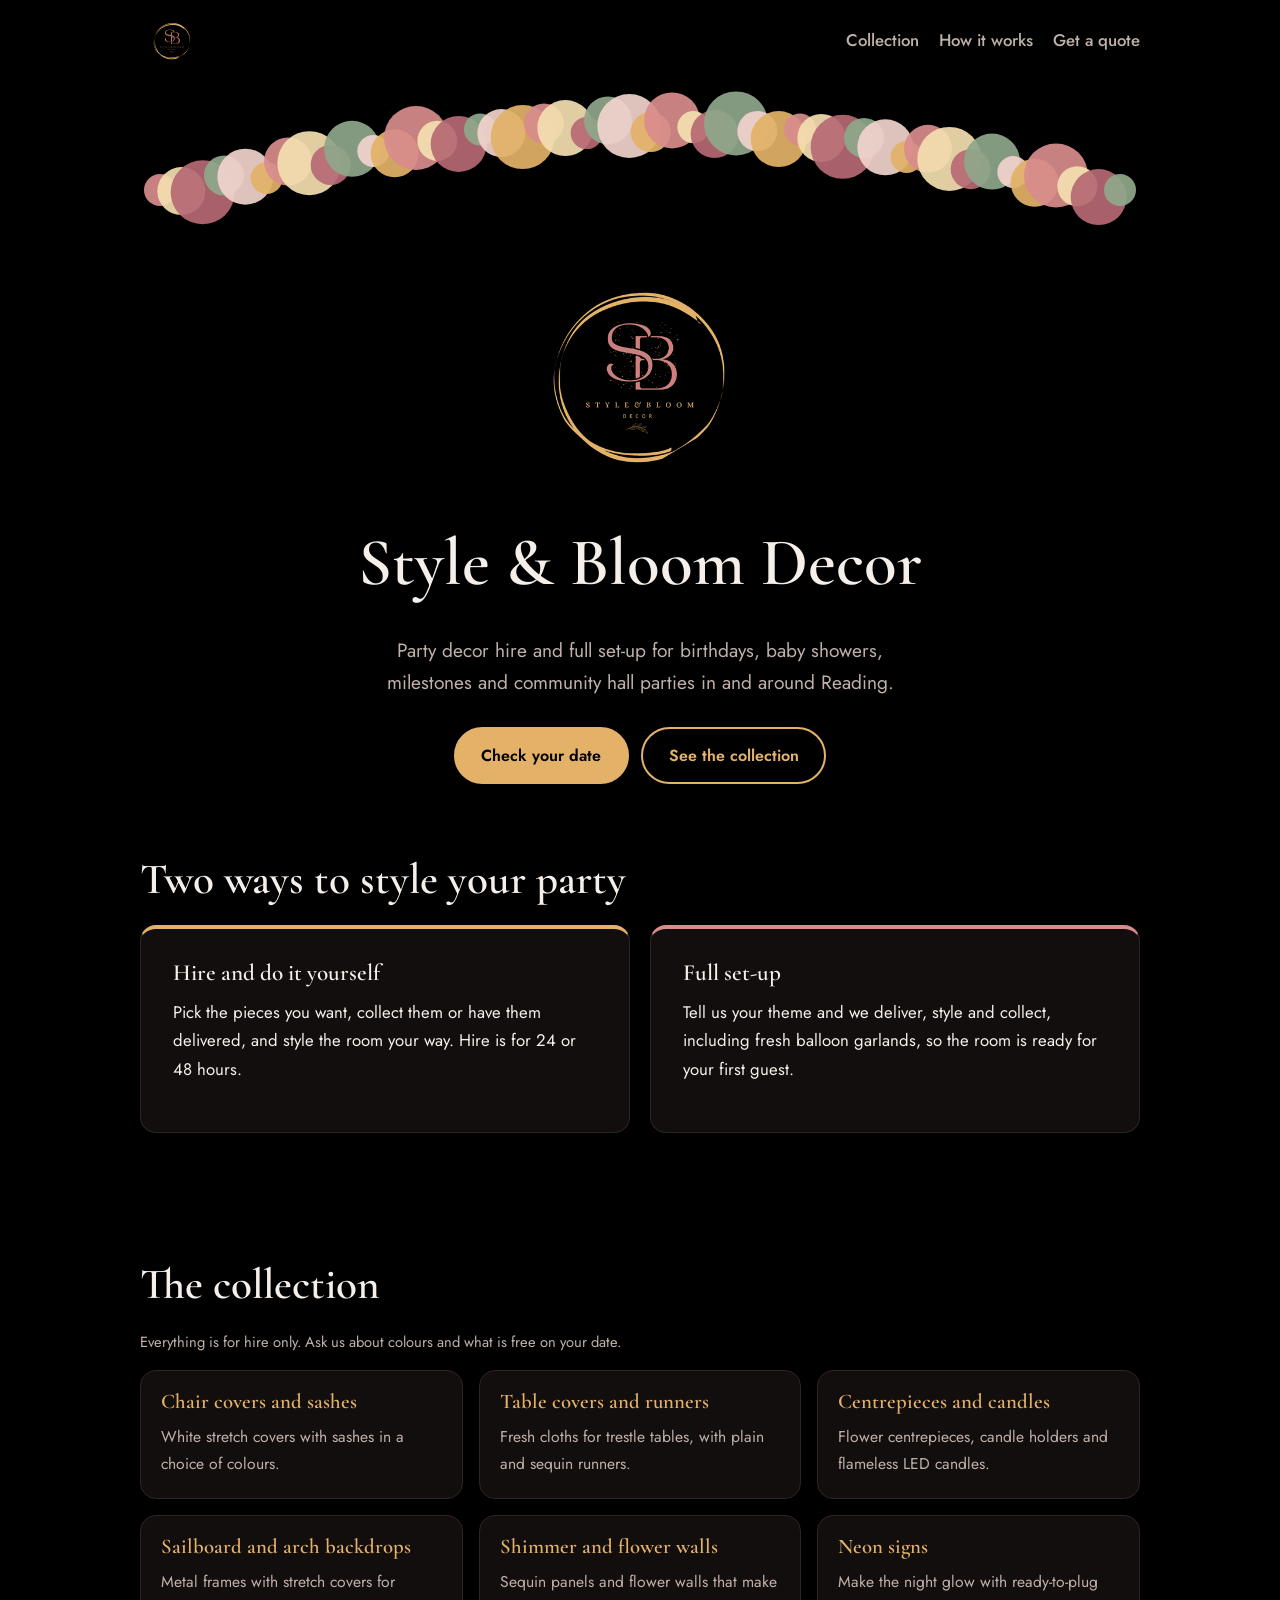
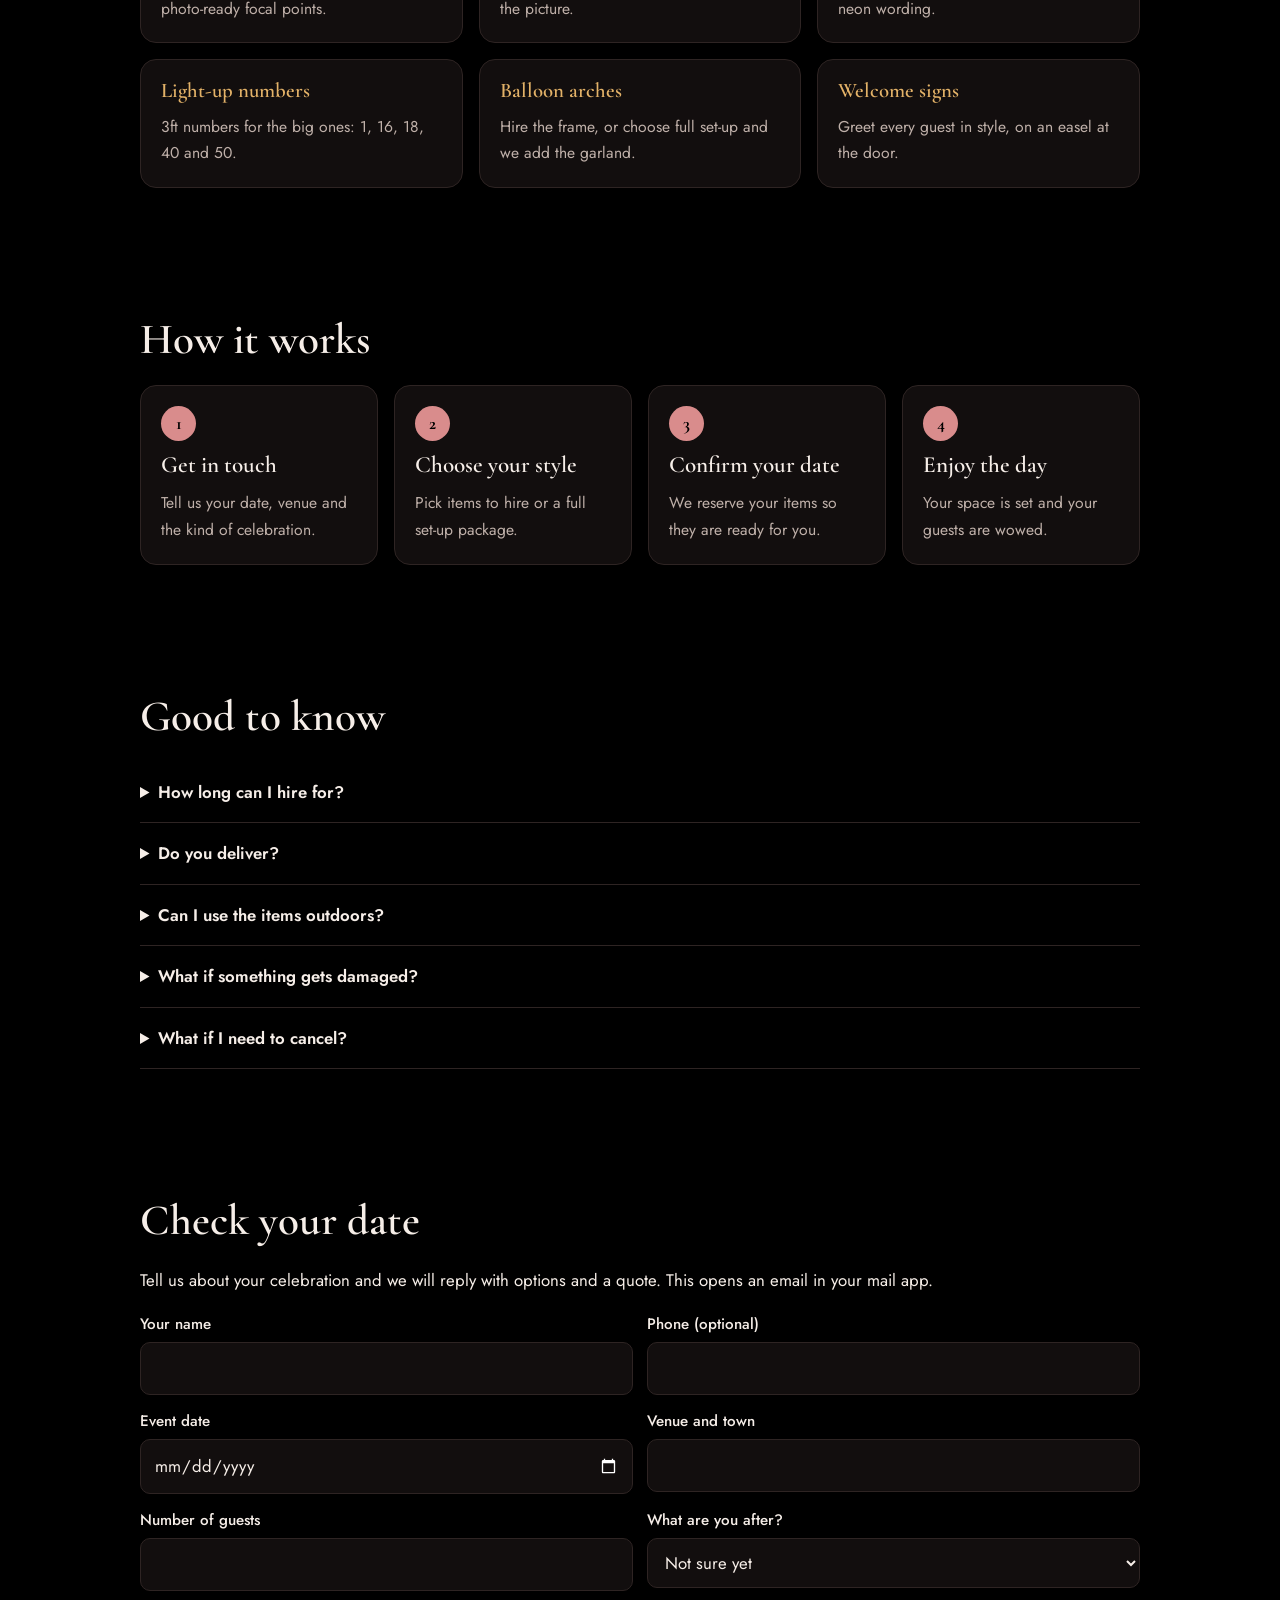
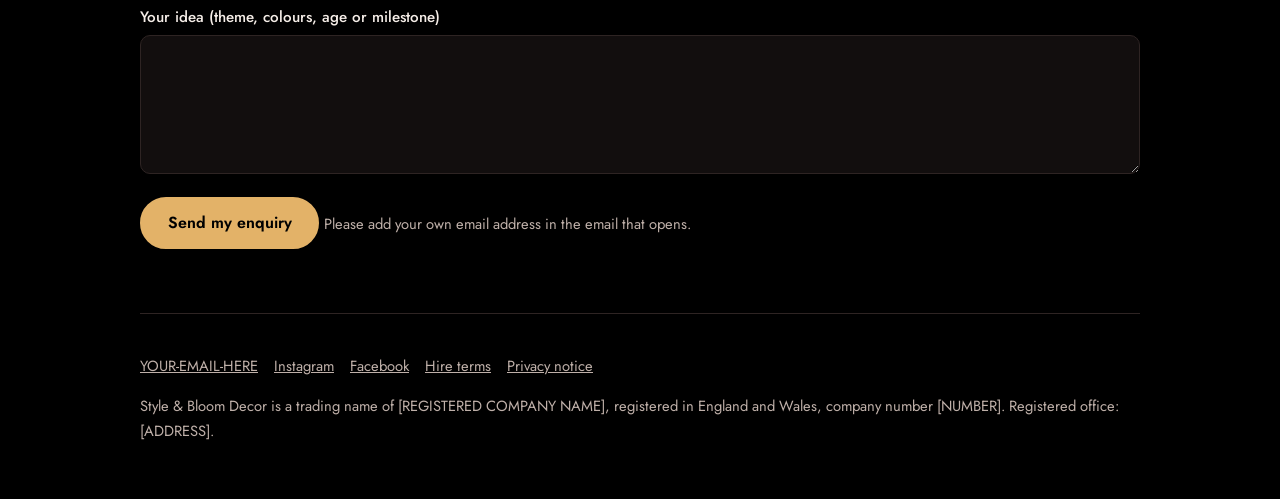
==== index.html @ 36ae774f "Add files via upload" ====
<!DOCTYPE html>
<html lang="en-GB">
<head>
<meta charset="utf-8">
<meta name="viewport" content="width=device-width, initial-scale=1">
<meta name="color-scheme" content="dark">
<title>Style &amp; Bloom Decor | Party decor hire in Reading</title>
<meta name="description" content="Style &amp; Bloom Decor: party decor hire and full set-up for birthdays, baby showers, milestones and community hall parties in and around Reading.">
<meta property="og:title" content="Style &amp; Bloom Decor">
<meta property="og:image" content="logo.png">
<link rel="icon" type="image/png" href="[data-uri]">
<link rel="preconnect" href="https://fonts.googleapis.com">
<link rel="preconnect" href="https://fonts.gstatic.com" crossorigin>
<link href="https://fonts.googleapis.com/css2?family=Cormorant+Garamond:wght@500;600;700&family=Jost:wght@400;500;600&display=swap" rel="stylesheet">
<style>
:root{--logo:url([data-uri]);color-scheme:dark;--bg:#000;--card:#120e0e;--ink:#f6eee8;--muted:#bfb0a9;--line:#2e2423;--gold:#e3b268;--rose:#d98c8c;--btn:#e3b268;--btntext:#000}
*{box-sizing:border-box}
html{scroll-behavior:smooth}
body{margin:0;background:var(--bg);color:var(--ink);font:400 1.05rem/1.7 Jost,system-ui,-apple-system,"Segoe UI",sans-serif}
h1,h2,h3{font-family:"Cormorant Garamond",Georgia,"Times New Roman",serif;line-height:1.1;margin:0 0 .5em;font-weight:600}
h1{font-size:clamp(2.4rem,7vw,4.2rem)}
h2{font-size:clamp(1.9rem,4.5vw,2.7rem)}
h3{font-size:1.45rem}
p{margin:0 0 1em}
a{color:inherit}
.wrap{max-width:1040px;margin:0 auto;padding:0 1.25rem}
section{padding:4rem 0}
.top{display:flex;justify-content:space-between;align-items:center;padding:.5rem 0}
.mark{display:block;background:var(--logo) center/contain no-repeat}
.mark.sm{width:64px;height:64px}
nav a{margin-left:1.25rem;text-decoration:none;color:var(--muted);font-weight:500}
nav a:hover{color:var(--gold)}
@media(max-width:640px){nav a.hide{display:none}}
.hero{padding:0 0 3.5rem;text-align:center}
#garland{display:block;width:100%;height:auto;max-width:1040px;margin:0 auto}
.hero .mark{width:min(300px,70vw);aspect-ratio:1;margin:-.5rem auto .25rem}
.hero p.lead{font-size:1.2rem;color:var(--muted);max-width:34rem;margin:0 auto 1.75rem}
.btns{display:flex;gap:.75rem;justify-content:center;flex-wrap:wrap}
.btn{display:inline-block;padding:.8rem 1.6rem;border-radius:999px;background:var(--btn);color:var(--btntext);font-weight:600;text-decoration:none;border:2px solid var(--btn);cursor:pointer;font-family:inherit;font-size:1rem}
.btn.alt{background:transparent;color:var(--gold)}
.two{display:grid;grid-template-columns:1fr 1fr;gap:1.25rem}
.card{background:var(--card);border:1px solid var(--line);border-radius:16px;padding:1.5rem}
.card.big{padding:2rem}
.rose{border-top:4px solid var(--rose)}.gold{border-top:4px solid var(--gold)}
.grid{display:grid;grid-template-columns:repeat(3,1fr);gap:1rem}
.grid .card{padding:1.25rem}
.grid h3{font-size:1.3rem;color:var(--gold)}
.grid p,.steps p{margin:0;color:var(--muted);font-size:.98rem}
.steps{list-style:none;margin:0;padding:0;display:grid;grid-template-columns:repeat(4,1fr);gap:1rem;counter-reset:s}
.steps li{counter-increment:s;background:var(--card);border:1px solid var(--line);border-radius:16px;padding:1.25rem}
.steps li:before{content:counter(s);display:grid;place-items:center;width:2.2rem;height:2.2rem;border-radius:50%;background:var(--rose);color:#000;font:700 1.1rem "Cormorant Garamond",serif;margin-bottom:.75rem}
details{border-bottom:1px solid var(--line);padding:1rem 0}
summary{font-weight:600;cursor:pointer}
details p{margin:.6rem 0 0;color:var(--muted)}
form{display:grid;gap:.9rem;grid-template-columns:1fr 1fr}
form .full{grid-column:1/-1}
label{display:block;font-weight:500;font-size:.95rem;margin-bottom:.25rem}
input,select,textarea{width:100%;padding:.7rem .8rem;border:1px solid var(--line);border-radius:10px;background:var(--card);color:var(--ink);font:inherit}
input:focus,select:focus,textarea:focus,.btn:focus-visible,summary:focus-visible,a:focus-visible{outline:3px solid var(--gold);outline-offset:2px}
.note{color:var(--muted);font-size:.92rem}
footer{border-top:1px solid var(--line);padding:2.5rem 0;color:var(--muted);font-size:.92rem}
footer a{margin-right:1rem}
@media(max-width:760px){.two,.grid,form{grid-template-columns:1fr}.steps{grid-template-columns:1fr 1fr}}
@media(max-width:460px){.steps{grid-template-columns:1fr}}
</style>
</head>
<body>
<div class="wrap">
<header class="top">
<a class="mark sm" href="#" aria-label="Style &amp; Bloom Decor home"></a>
<nav><a class="hide" href="#collection">Collection</a><a class="hide" href="#how">How it works</a><a href="#quote">Get a quote</a></nav>
</header>

<main>
<section class="hero">
<svg id="garland" viewBox="0 0 1000 150" role="img" aria-label="A garland of balloons in rose, gold and sage"></svg>
<div class="mark" role="img" aria-label="Style &amp; Bloom Decor logo: the letters S and B inside a gold ring"></div>
<h1>Style &amp; Bloom Decor</h1>
<p class="lead">Party decor hire and full set-up for birthdays, baby showers, milestones and community hall parties in and around Reading.</p>
<div class="btns"><a class="btn" href="#quote">Check your date</a><a class="btn alt" href="#collection">See the collection</a></div>
</section>

<section id="what" style="padding-top:1rem">
<h2>Two ways to style your party</h2>
<div class="two">
<div class="card big gold"><h3>Hire and do it yourself</h3><p>Pick the pieces you want, collect them or have them delivered, and style the room your way. Hire is for 24 or 48 hours.</p></div>
<div class="card big rose"><h3>Full set-up</h3><p>Tell us your theme and we deliver, style and collect, including fresh balloon garlands, so the room is ready for your first guest.</p></div>
</div>
</section>

<section id="collection">
<h2>The collection</h2>
<p class="note">Everything is for hire only. Ask us about colours and what is free on your date.</p>
<div class="grid">
<div class="card"><h3>Chair covers and sashes</h3><p>White stretch covers with sashes in a choice of colours.</p></div>
<div class="card"><h3>Table covers and runners</h3><p>Fresh cloths for trestle tables, with plain and sequin runners.</p></div>
<div class="card"><h3>Centrepieces and candles</h3><p>Flower centrepieces, candle holders and flameless LED candles.</p></div>
<div class="card"><h3>Sailboard and arch backdrops</h3><p>Metal frames with stretch covers for photo-ready focal points.</p></div>
<div class="card"><h3>Shimmer and flower walls</h3><p>Sequin panels and flower walls that make the picture.</p></div>
<div class="card"><h3>Neon signs</h3><p>Make the night glow with ready-to-plug neon wording.</p></div>
<div class="card"><h3>Light-up numbers</h3><p>3ft numbers for the big ones: 1, 16, 18, 40 and 50.</p></div>
<div class="card"><h3>Balloon arches</h3><p>Hire the frame, or choose full set-up and we add the garland.</p></div>
<div class="card"><h3>Welcome signs</h3><p>Greet every guest in style, on an easel at the door.</p></div>
</div>
</section>

<section id="how">
<h2>How it works</h2>
<ol class="steps">
<li><h3>Get in touch</h3><p>Tell us your date, venue and the kind of celebration.</p></li>
<li><h3>Choose your style</h3><p>Pick items to hire or a full set-up package.</p></li>
<li><h3>Confirm your date</h3><p>We reserve your items so they are ready for you.</p></li>
<li><h3>Enjoy the day</h3><p>Your space is set and your guests are wowed.</p></li>
</ol>
</section>

<section id="faq">
<h2>Good to know</h2>
<details><summary>How long can I hire for?</summary><p>Hire is for 24 or 48 hours. Your quote shows the exact collection and return times.</p></details>
<details><summary>Do you deliver?</summary><p>Yes, in Reading and nearby areas. A delivery fee applies and is shown in your quote.</p></details>
<details><summary>Can I use the items outdoors?</summary><p>Only if we have agreed it in writing. Electrical items such as neon signs and light-up numbers are for indoor use.</p></details>
<details><summary>What if something gets damaged?</summary><p>Normal wear and tear is fine. We take a refundable deposit and check everything when it comes back.</p></details>
<details><summary>What if I need to cancel?</summary><p>Our hire agreement sets out the charges, which depend on how far ahead of your event you cancel.</p></details>
</section>

<section id="quote">
<h2>Check your date</h2>
<p>Tell us about your celebration and we will reply with options and a quote. This opens an email in your mail app.</p>
<form id="enq">
<div><label for="name">Your name</label><input id="name" required autocomplete="name"></div>
<div><label for="phone">Phone (optional)</label><input id="phone" type="tel" autocomplete="tel"></div>
<div><label for="date">Event date</label><input id="date" type="date" required></div>
<div><label for="venue">Venue and town</label><input id="venue" required></div>
<div><label for="guests">Number of guests</label><input id="guests" type="number" min="1" max="50"></div>
<div><label for="pkg">What are you after?</label><select id="pkg"><option>Not sure yet</option><option>Hire and do it yourself</option><option>Full set-up</option></select></div>
<div class="full"><label for="msg">Your idea (theme, colours, age or milestone)</label><textarea id="msg" rows="4"></textarea></div>
<div class="full"><button class="btn" type="submit">Send my enquiry</button> <span class="note">Please add your own email address in the email that opens.</span></div>
</form>
</section>
</main>

<footer>
<p><a href="mailto:YOUR-EMAIL-HERE">YOUR-EMAIL-HERE</a><a href="#">Instagram</a><a href="#">Facebook</a><a href="#">Hire terms</a><a href="#">Privacy notice</a></p>
<p>Style &amp; Bloom Decor is a trading name of [REGISTERED COMPANY NAME], registered in England and Wales, company number [NUMBER]. Registered office: [ADDRESS].</p>
</footer>
</div>

<script>
// 1. Replace this with your business email address.
var EMAIL = "YOUR-EMAIL-HERE";
// 2. Balloon garland across the top of the page, in the logo's rose and gold.
(function(){
  var svg=document.getElementById("garland"),ns="http://www.w3.org/2000/svg";
  var cols=["#d98c8c","#e3b268","#f1d3cc","#8fa88b","#b76a74","#f3dfb0"],n=46,i,c,x,y,r;
  for(i=0;i<n;i++){
    x=20+i*(960/(n-1)); y=110-Math.sin(i/(n-1)*Math.PI)*70;
    r=16+((i*7)%5)*4;
    c=document.createElementNS(ns,"circle");
    c.setAttribute("cx",x);c.setAttribute("cy",y+((i%3)*6));c.setAttribute("r",r);
    c.setAttribute("fill",cols[(i*5)%cols.length]);c.setAttribute("opacity",".92");
    svg.appendChild(c);
  }
})();
// 3. Enquiry form opens the visitor's email app with the details filled in.
document.getElementById("enq").addEventListener("submit",function(e){
  e.preventDefault();
  var v=function(id){return document.getElementById(id).value.trim();};
  var body="Name: "+v("name")+"\nPhone: "+v("phone")+"\nEvent date: "+v("date")+"\nVenue: "+v("venue")+"\nGuests: "+v("guests")+"\nLooking for: "+v("pkg")+"\n\n"+v("msg");
  window.location.href="mailto:"+EMAIL+"?subject="+encodeURIComponent("Enquiry for "+v("date")+" from "+v("name"))+"&body="+encodeURIComponent(body);
});
</script>
</body>
</html>
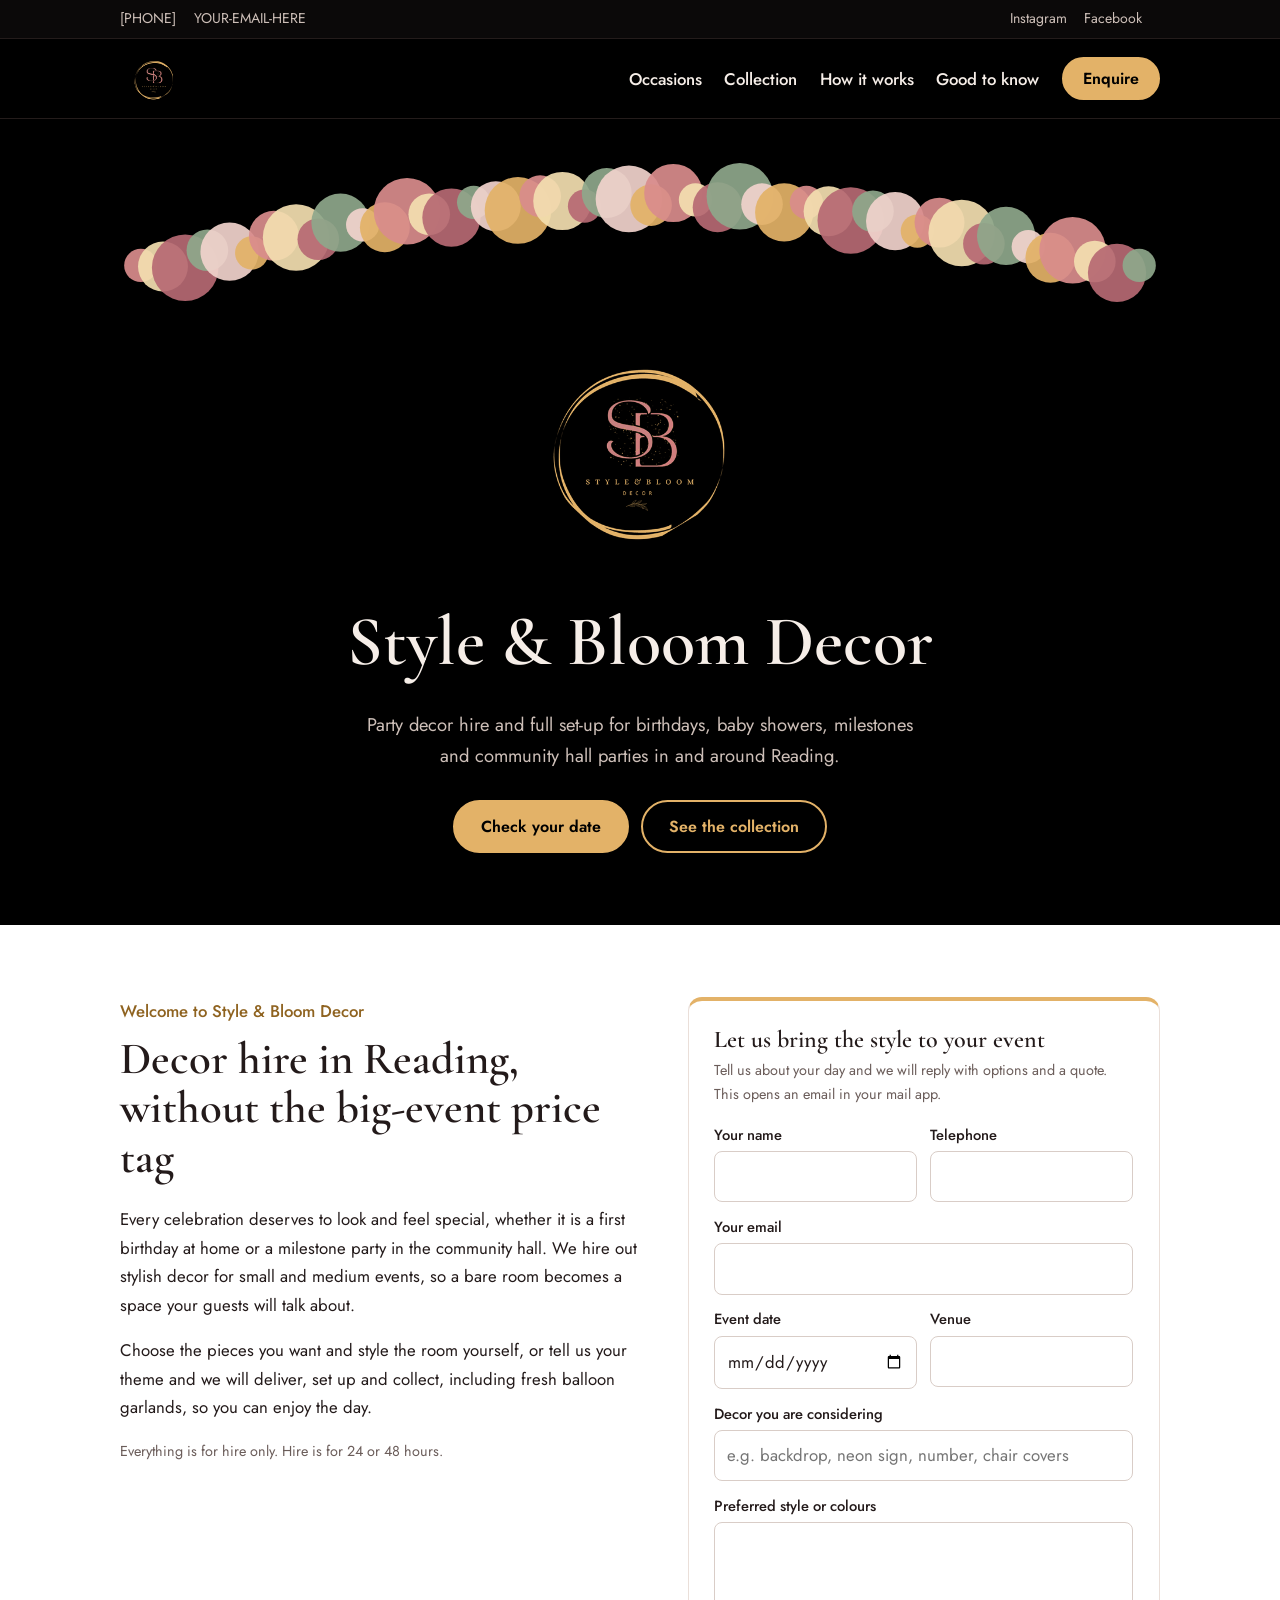
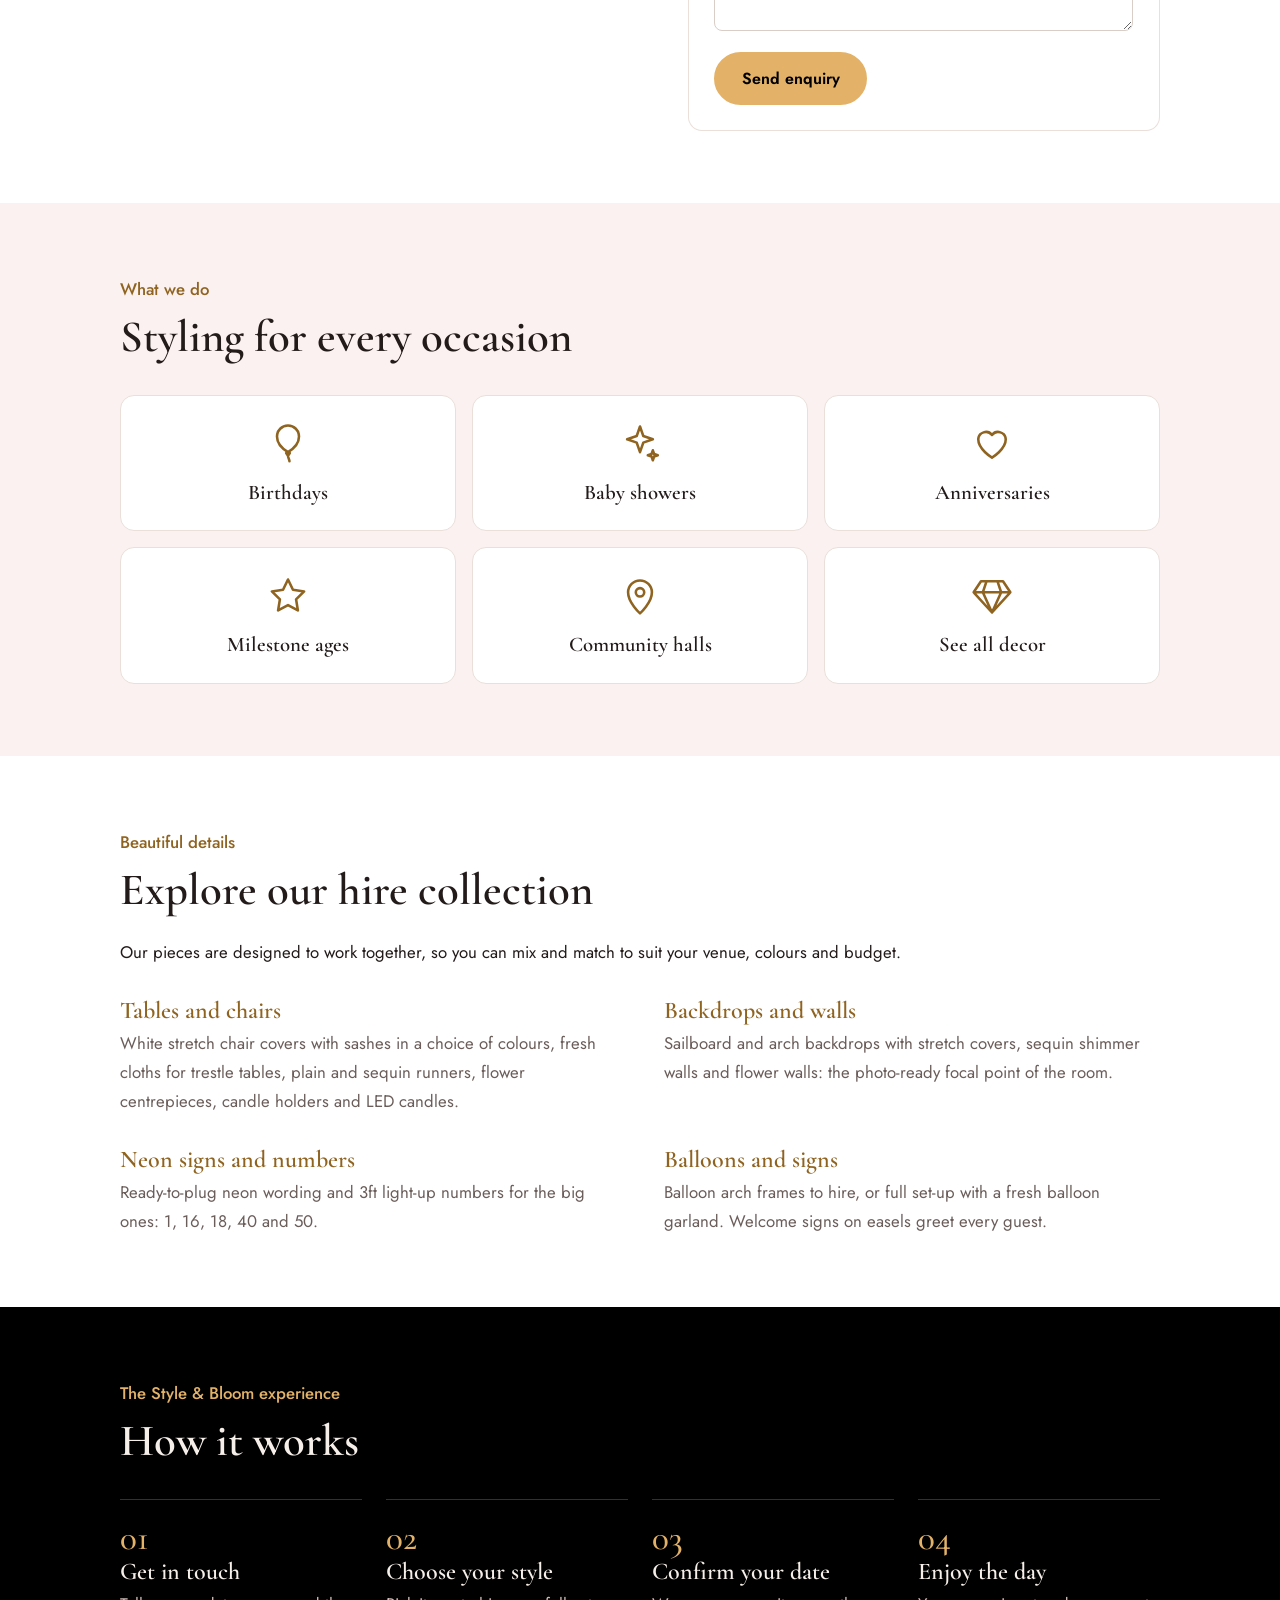
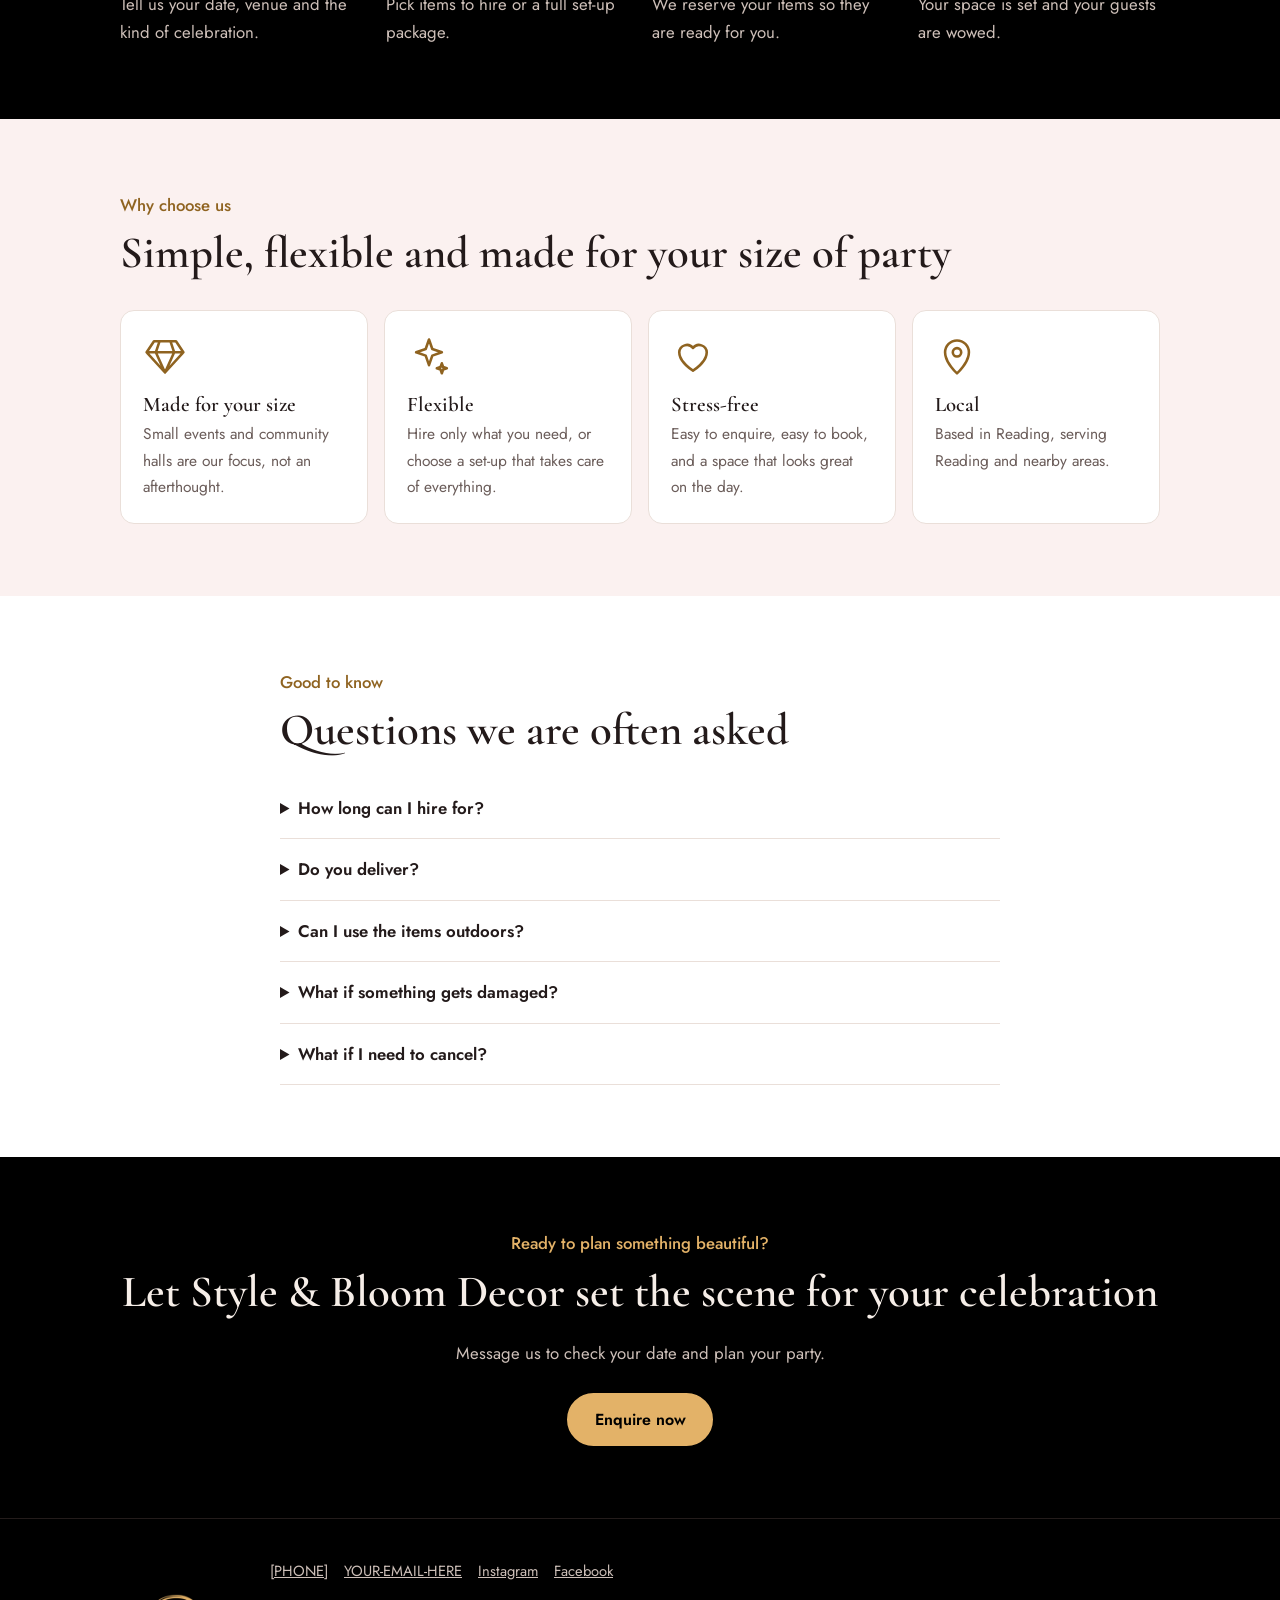
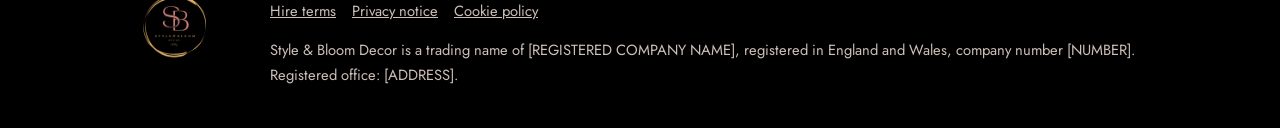
==== commit 3be9b2ec: "Add files via upload" ====
--- a/index.html
+++ b/index.html
@@ -3,9 +3,8 @@
 <head>
 <meta charset="utf-8">
 <meta name="viewport" content="width=device-width, initial-scale=1">
-<meta name="color-scheme" content="dark">
 <title>Style &amp; Bloom Decor | Party decor hire in Reading</title>
-<meta name="description" content="Style &amp; Bloom Decor: party decor hire and full set-up for birthdays, baby showers, milestones and community hall parties in and around Reading.">
+<meta name="description" content="Style &amp; Bloom Decor: party decor hire and full set-up for birthdays, baby showers, anniversaries, milestones and community hall parties in Reading and nearby.">
 <meta property="og:title" content="Style &amp; Bloom Decor">
 <meta property="og:image" content="logo.png">
 <link rel="icon" type="image/png" href="[data-uri]">
@@ -13,148 +12,218 @@
 <link rel="preconnect" href="https://fonts.gstatic.com" crossorigin>
 <link href="https://fonts.googleapis.com/css2?family=Cormorant+Garamond:wght@500;600;700&family=Jost:wght@400;500;600&display=swap" rel="stylesheet">
 <style>
-:root{--logo:url([data-uri]);color-scheme:dark;--bg:#000;--card:#120e0e;--ink:#f6eee8;--muted:#bfb0a9;--line:#2e2423;--gold:#e3b268;--rose:#d98c8c;--btn:#e3b268;--btntext:#000}
+:root{--logo:url([data-uri]);--black:#000;--gold:#e3b268;--gold-d:#8f6320;--rose:#d98c8c;--blush:#fbf1f0;--text:#231a1a;--muted:#6b5d5a;--line:#eadfd9;--cream-t:#f6eee8}
 *{box-sizing:border-box}
 html{scroll-behavior:smooth}
-body{margin:0;background:var(--bg);color:var(--ink);font:400 1.05rem/1.7 Jost,system-ui,-apple-system,"Segoe UI",sans-serif}
-h1,h2,h3{font-family:"Cormorant Garamond",Georgia,"Times New Roman",serif;line-height:1.1;margin:0 0 .5em;font-weight:600}
-h1{font-size:clamp(2.4rem,7vw,4.2rem)}
-h2{font-size:clamp(1.9rem,4.5vw,2.7rem)}
-h3{font-size:1.45rem}
-p{margin:0 0 1em}
-a{color:inherit}
-.wrap{max-width:1040px;margin:0 auto;padding:0 1.25rem}
-section{padding:4rem 0}
-.top{display:flex;justify-content:space-between;align-items:center;padding:.5rem 0}
+body{margin:0;background:#fff;color:var(--text);font:400 1.05rem/1.7 Jost,system-ui,-apple-system,"Segoe UI",sans-serif}
+h1,h2,h3{font-family:"Cormorant Garamond",Georgia,serif;line-height:1.1;margin:0 0 .5em;font-weight:600}
+h1{font-size:clamp(2.5rem,7vw,4.4rem)}h2{font-size:clamp(2rem,4.5vw,2.8rem)}h3{font-size:1.5rem}
+p{margin:0 0 1em}a{color:inherit}
+.wrap{max-width:1080px;margin:0 auto;padding:0 1.25rem}
+section{padding:4.5rem 0}
+.dark{background:var(--black);color:var(--cream-t)}
+.dark p{color:#cdbfb8}
+.blush{background:var(--blush)}
+.eyebrow{display:block;color:var(--gold-d);font-weight:500;margin-bottom:.6rem}
+.dark .eyebrow{color:var(--gold)}
 .mark{display:block;background:var(--logo) center/contain no-repeat}
-.mark.sm{width:64px;height:64px}
-nav a{margin-left:1.25rem;text-decoration:none;color:var(--muted);font-weight:500}
-nav a:hover{color:var(--gold)}
-@media(max-width:640px){nav a.hide{display:none}}
-.hero{padding:0 0 3.5rem;text-align:center}
-#garland{display:block;width:100%;height:auto;max-width:1040px;margin:0 auto}
+/* top bar and header */
+.bar{background:#0b0909;color:#cdbfb8;font-size:.88rem;padding:.45rem 0;border-bottom:1px solid #241c1b}
+.bar .wrap{display:flex;justify-content:space-between;gap:1rem;flex-wrap:wrap}
+.bar a{text-decoration:none;margin-right:1.1rem}.bar a:hover{color:var(--gold)}
+header.site{background:#000;position:sticky;top:0;z-index:20;border-bottom:1px solid #241c1b}
+header.site .wrap{display:flex;justify-content:space-between;align-items:center;padding-top:.35rem;padding-bottom:.35rem}
+.mark.sm{width:68px;height:68px}
+nav{display:flex;align-items:center;gap:1.4rem}
+nav a{color:var(--cream-t);text-decoration:none;font-weight:500}nav a:hover{color:var(--gold)}
+.btn{display:inline-block;padding:.8rem 1.6rem;border-radius:999px;background:var(--gold);color:#000;font-weight:600;text-decoration:none;border:2px solid var(--gold);cursor:pointer;font:600 1rem Jost,sans-serif}
+.btn.alt{background:transparent;color:var(--gold)}
+.light .btn{background:#000;border-color:#000;color:var(--gold)}
+nav .btn{padding:.5rem 1.2rem}
+@media(max-width:820px){nav a:not(.btn){display:none}}
+/* hero */
+.hero{text-align:center;padding:2rem 0 4.5rem}
+#garland{display:block;width:100%;height:auto;max-width:1080px;margin:0 auto}
 .hero .mark{width:min(300px,70vw);aspect-ratio:1;margin:-.5rem auto .25rem}
-.hero p.lead{font-size:1.2rem;color:var(--muted);max-width:34rem;margin:0 auto 1.75rem}
-.btns{display:flex;gap:.75rem;justify-content:center;flex-wrap:wrap}
-.btn{display:inline-block;padding:.8rem 1.6rem;border-radius:999px;background:var(--btn);color:var(--btntext);font-weight:600;text-decoration:none;border:2px solid var(--btn);cursor:pointer;font-family:inherit;font-size:1rem}
-.btn.alt{background:transparent;color:var(--gold)}
-.two{display:grid;grid-template-columns:1fr 1fr;gap:1.25rem}
-.card{background:var(--card);border:1px solid var(--line);border-radius:16px;padding:1.5rem}
-.card.big{padding:2rem}
-.rose{border-top:4px solid var(--rose)}.gold{border-top:4px solid var(--gold)}
-.grid{display:grid;grid-template-columns:repeat(3,1fr);gap:1rem}
-.grid .card{padding:1.25rem}
-.grid h3{font-size:1.3rem;color:var(--gold)}
-.grid p,.steps p{margin:0;color:var(--muted);font-size:.98rem}
-.steps{list-style:none;margin:0;padding:0;display:grid;grid-template-columns:repeat(4,1fr);gap:1rem;counter-reset:s}
-.steps li{counter-increment:s;background:var(--card);border:1px solid var(--line);border-radius:16px;padding:1.25rem}
-.steps li:before{content:counter(s);display:grid;place-items:center;width:2.2rem;height:2.2rem;border-radius:50%;background:var(--rose);color:#000;font:700 1.1rem "Cormorant Garamond",serif;margin-bottom:.75rem}
-details{border-bottom:1px solid var(--line);padding:1rem 0}
-summary{font-weight:600;cursor:pointer}
-details p{margin:.6rem 0 0;color:var(--muted)}
-form{display:grid;gap:.9rem;grid-template-columns:1fr 1fr}
+.hero h1{margin:0 auto .4em}
+.hero .tag{font:italic 500 1.5rem "Cormorant Garamond",serif;color:var(--gold);margin-bottom:.4rem}
+.hero p.lead{max-width:36rem;margin:0 auto 1.8rem;font-size:1.15rem}
+.btns{display:flex;gap:.8rem;justify-content:center;flex-wrap:wrap}
+/* welcome + form */
+.split{display:grid;grid-template-columns:1.1fr 1fr;gap:3rem;align-items:start}
+.formcard{background:#fff;border:1px solid var(--line);border-top:4px solid var(--gold);border-radius:14px;padding:1.6rem}
+.formcard h3{margin-bottom:.2em}
+form{display:grid;gap:.8rem;grid-template-columns:1fr 1fr;margin-top:1rem}
 form .full{grid-column:1/-1}
-label{display:block;font-weight:500;font-size:.95rem;margin-bottom:.25rem}
-input,select,textarea{width:100%;padding:.7rem .8rem;border:1px solid var(--line);border-radius:10px;background:var(--card);color:var(--ink);font:inherit}
-input:focus,select:focus,textarea:focus,.btn:focus-visible,summary:focus-visible,a:focus-visible{outline:3px solid var(--gold);outline-offset:2px}
-.note{color:var(--muted);font-size:.92rem}
-footer{border-top:1px solid var(--line);padding:2.5rem 0;color:var(--muted);font-size:.92rem}
+label{display:block;font-weight:500;font-size:.92rem;margin-bottom:.2rem}
+input,select,textarea{width:100%;padding:.65rem .75rem;border:1px solid #d9cdc7;border-radius:8px;background:#fff;color:var(--text);font:inherit}
+input:focus,select:focus,textarea:focus,.btn:focus-visible,summary:focus-visible,a:focus-visible{outline:3px solid var(--gold-d);outline-offset:2px}
+.note{color:var(--muted);font-size:.9rem}
+/* icon grids */
+.icons{display:grid;grid-template-columns:repeat(3,1fr);gap:1rem;margin-top:2rem}
+.tile{text-align:center;background:#fff;border:1px solid var(--line);border-radius:14px;padding:1.6rem 1rem;text-decoration:none}
+.tile svg,.why svg{width:44px;height:44px;fill:none;stroke:var(--gold-d);stroke-width:1.4;stroke-linecap:round;stroke-linejoin:round;margin-bottom:.5rem}
+.tile h3{margin:0;font-size:1.3rem}
+.cols{display:grid;grid-template-columns:repeat(2,1fr);gap:2rem 3rem;margin-top:2rem}
+.cols h3{color:var(--gold-d);margin-bottom:.2em}.cols p{margin:0;color:var(--muted)}
+/* process */
+.steps{list-style:none;margin:2rem 0 0;padding:0;display:grid;grid-template-columns:repeat(4,1fr);gap:1.5rem}
+.steps li{border-top:1px solid #3a2e2c;padding-top:1rem}
+.steps b{display:block;font:500 2.2rem "Cormorant Garamond",serif;color:var(--gold)}
+.steps h3{color:var(--cream-t);margin-bottom:.2em}.steps p{margin:0}
+/* why */
+.whyg{display:grid;grid-template-columns:repeat(4,1fr);gap:1rem;margin-top:2rem}
+.why{background:#fff;border:1px solid var(--line);border-radius:14px;padding:1.4rem}
+.why h3{font-size:1.3rem;margin-bottom:.2em}.why p{margin:0;color:var(--muted);font-size:.97rem}
+/* faq */
+details{border-bottom:1px solid var(--line);padding:1rem 0}summary{font-weight:600;cursor:pointer}details p{margin:.6rem 0 0;color:var(--muted)}
+/* cta + footer */
+.cta{text-align:center}.cta p{max-width:34rem;margin:0 auto 1.6rem}
+footer{background:#000;color:#cdbfb8;border-top:1px solid #241c1b;padding:2.5rem 0;font-size:.92rem}
+footer .wrap{display:grid;grid-template-columns:auto 1fr;gap:1.5rem 2.5rem;align-items:center}
+.mark.ft{width:110px;height:110px}
 footer a{margin-right:1rem}
-@media(max-width:760px){.two,.grid,form{grid-template-columns:1fr}.steps{grid-template-columns:1fr 1fr}}
-@media(max-width:460px){.steps{grid-template-columns:1fr}}
+@media(max-width:860px){.split{grid-template-columns:1fr}.icons{grid-template-columns:1fr 1fr}.whyg,.steps{grid-template-columns:1fr 1fr}.cols{grid-template-columns:1fr}}
+@media(max-width:520px){.icons,.whyg,.steps,form{grid-template-columns:1fr}footer .wrap{grid-template-columns:1fr}}
 </style>
 </head>
 <body>
-<div class="wrap">
-<header class="top">
+<svg width="0" height="0" style="position:absolute" aria-hidden="true"><defs>
+<symbol id="i-balloon" viewBox="0 0 24 24"><path d="M12 2.5c-3.4 0-6 2.6-6 6 0 3.8 3 6.7 6 8.5 3-1.8 6-4.7 6-8.5 0-3.4-2.6-6-6-6z"/><path d="M11 17.5l1 1.5 1-1.5M12 19c0 1.2.8 2 .8 3"/></symbol>
+<symbol id="i-heart" viewBox="0 0 24 24"><path d="M12 20s-7.5-4.5-7.5-10A4.2 4.2 0 0 1 12 7.6 4.2 4.2 0 0 1 19.5 10c0 5.5-7.5 10-7.5 10z"/></symbol>
+<symbol id="i-star" viewBox="0 0 24 24"><path d="M12 3l2.7 5.6 6.1.9-4.4 4.3 1 6.1L12 17l-5.4 2.9 1-6.1-4.4-4.3 6.1-.9z"/></symbol>
+<symbol id="i-spark" viewBox="0 0 24 24"><path d="M12 3l1.8 5.2L19 10l-5.2 1.8L12 17l-1.8-5.2L5 10l5.2-1.8zM19 16l.7 2 2 .7-2 .7-.7 2-.7-2-2-.7 2-.7z"/></symbol>
+<symbol id="i-pin" viewBox="0 0 24 24"><path d="M12 21.5s-6.5-5.8-6.5-11.5a6.5 6.5 0 0 1 13 0c0 5.700-6.500 11.500-6.500 11.500z"/><circle cx="12" cy="10" r="2.3"/></symbol>
+<symbol id="i-gem" viewBox="0 0 24 24"><path d="M6 4h12l4 6-10 11L2 10zM2 10h20M9 4l-2 6 5 11 5-11-2-6"/></symbol>
+</defs></svg>
+
+<div class="bar"><div class="wrap"><span><a href="tel:PHONE-HERE">[PHONE]</a><a href="mailto:YOUR-EMAIL-HERE">YOUR-EMAIL-HERE</a></span><span><a href="#">Instagram</a><a href="#">Facebook</a></span></div></div>
+<header class="site"><div class="wrap">
 <a class="mark sm" href="#" aria-label="Style &amp; Bloom Decor home"></a>
-<nav><a class="hide" href="#collection">Collection</a><a class="hide" href="#how">How it works</a><a href="#quote">Get a quote</a></nav>
-</header>
+<nav><a href="#occasions">Occasions</a><a href="#collection">Collection</a><a href="#how">How it works</a><a href="#faq">Good to know</a><a class="btn" href="#enquire">Enquire</a></nav>
+</div></header>
 
 <main>
-<section class="hero">
+<section class="dark hero"><div class="wrap">
 <svg id="garland" viewBox="0 0 1000 150" role="img" aria-label="A garland of balloons in rose, gold and sage"></svg>
 <div class="mark" role="img" aria-label="Style &amp; Bloom Decor logo: the letters S and B inside a gold ring"></div>
 <h1>Style &amp; Bloom Decor</h1>
 <p class="lead">Party decor hire and full set-up for birthdays, baby showers, milestones and community hall parties in and around Reading.</p>
-<div class="btns"><a class="btn" href="#quote">Check your date</a><a class="btn alt" href="#collection">See the collection</a></div>
-</section>
-
-<section id="what" style="padding-top:1rem">
-<h2>Two ways to style your party</h2>
-<div class="two">
-<div class="card big gold"><h3>Hire and do it yourself</h3><p>Pick the pieces you want, collect them or have them delivered, and style the room your way. Hire is for 24 or 48 hours.</p></div>
-<div class="card big rose"><h3>Full set-up</h3><p>Tell us your theme and we deliver, style and collect, including fresh balloon garlands, so the room is ready for your first guest.</p></div>
-</div>
-</section>
-
-<section id="collection">
-<h2>The collection</h2>
-<p class="note">Everything is for hire only. Ask us about colours and what is free on your date.</p>
-<div class="grid">
-<div class="card"><h3>Chair covers and sashes</h3><p>White stretch covers with sashes in a choice of colours.</p></div>
-<div class="card"><h3>Table covers and runners</h3><p>Fresh cloths for trestle tables, with plain and sequin runners.</p></div>
-<div class="card"><h3>Centrepieces and candles</h3><p>Flower centrepieces, candle holders and flameless LED candles.</p></div>
-<div class="card"><h3>Sailboard and arch backdrops</h3><p>Metal frames with stretch covers for photo-ready focal points.</p></div>
-<div class="card"><h3>Shimmer and flower walls</h3><p>Sequin panels and flower walls that make the picture.</p></div>
-<div class="card"><h3>Neon signs</h3><p>Make the night glow with ready-to-plug neon wording.</p></div>
-<div class="card"><h3>Light-up numbers</h3><p>3ft numbers for the big ones: 1, 16, 18, 40 and 50.</p></div>
-<div class="card"><h3>Balloon arches</h3><p>Hire the frame, or choose full set-up and we add the garland.</p></div>
-<div class="card"><h3>Welcome signs</h3><p>Greet every guest in style, on an easel at the door.</p></div>
-</div>
-</section>
-
-<section id="how">
+<div class="btns"><a class="btn" href="#enquire">Check your date</a><a class="btn alt" href="#collection">See the collection</a></div>
+</div></section>
+
+<section><div class="wrap split">
+<div>
+<span class="eyebrow">Welcome to Style &amp; Bloom Decor</span>
+<h2>Decor hire in Reading, without the big-event price tag</h2>
+<p>Every celebration deserves to look and feel special, whether it is a first birthday at home or a milestone party in the community hall. We hire out stylish decor for small and medium events, so a bare room becomes a space your guests will talk about.</p>
+<p>Choose the pieces you want and style the room yourself, or tell us your theme and we will deliver, set up and collect, including fresh balloon garlands, so you can enjoy the day.</p>
+<p class="note">Everything is for hire only. Hire is for 24 or 48 hours.</p>
+</div>
+<div class="formcard" id="enquire">
+<h3>Let us bring the style to your event</h3>
+<p class="note" style="margin:0">Tell us about your day and we will reply with options and a quote. This opens an email in your mail app.</p>
+<form id="enq">
+<div><label for="name">Your name</label><input id="name" required autocomplete="name"></div>
+<div><label for="phone">Telephone</label><input id="phone" type="tel" autocomplete="tel"></div>
+<div class="full"><label for="mail">Your email</label><input id="mail" type="email" autocomplete="email"></div>
+<div><label for="date">Event date</label><input id="date" type="date" required></div>
+<div><label for="venue">Venue</label><input id="venue" required></div>
+<div class="full"><label for="decor">Decor you are considering</label><input id="decor" placeholder="e.g. backdrop, neon sign, number, chair covers"></div>
+<div class="full"><label for="msg">Preferred style or colours</label><textarea id="msg" rows="3"></textarea></div>
+<div class="full"><button class="btn" type="submit">Send enquiry</button></div>
+</form>
+</div>
+</div></section>
+
+<section class="blush" id="occasions"><div class="wrap">
+<span class="eyebrow">What we do</span>
+<h2>Styling for every occasion</h2>
+<div class="icons">
+<div class="tile"><svg><use href="#i-balloon"/></svg><h3>Birthdays</h3></div>
+<div class="tile"><svg><use href="#i-spark"/></svg><h3>Baby showers</h3></div>
+<div class="tile"><svg><use href="#i-heart"/></svg><h3>Anniversaries</h3></div>
+<div class="tile"><svg><use href="#i-star"/></svg><h3>Milestone ages</h3></div>
+<div class="tile"><svg><use href="#i-pin"/></svg><h3>Community halls</h3></div>
+<a class="tile" href="#collection"><svg><use href="#i-gem"/></svg><h3>See all decor</h3></a>
+</div>
+</div></section>
+
+<section id="collection"><div class="wrap">
+<span class="eyebrow">Beautiful details</span>
+<h2>Explore our hire collection</h2>
+<p>Our pieces are designed to work together, so you can mix and match to suit your venue, colours and budget.</p>
+<div class="cols">
+<div><h3>Tables and chairs</h3><p>White stretch chair covers with sashes in a choice of colours, fresh cloths for trestle tables, plain and sequin runners, flower centrepieces, candle holders and LED candles.</p></div>
+<div><h3>Backdrops and walls</h3><p>Sailboard and arch backdrops with stretch covers, sequin shimmer walls and flower walls: the photo-ready focal point of the room.</p></div>
+<div><h3>Neon signs and numbers</h3><p>Ready-to-plug neon wording and 3ft light-up numbers for the big ones: 1, 16, 18, 40 and 50.</p></div>
+<div><h3>Balloons and signs</h3><p>Balloon arch frames to hire, or full set-up with a fresh balloon garland. Welcome signs on easels greet every guest.</p></div>
+</div>
+</div></section>
+
+<section class="dark" id="how"><div class="wrap">
+<span class="eyebrow">The Style &amp; Bloom experience</span>
 <h2>How it works</h2>
 <ol class="steps">
-<li><h3>Get in touch</h3><p>Tell us your date, venue and the kind of celebration.</p></li>
-<li><h3>Choose your style</h3><p>Pick items to hire or a full set-up package.</p></li>
-<li><h3>Confirm your date</h3><p>We reserve your items so they are ready for you.</p></li>
-<li><h3>Enjoy the day</h3><p>Your space is set and your guests are wowed.</p></li>
+<li><b>01</b><h3>Get in touch</h3><p>Tell us your date, venue and the kind of celebration.</p></li>
+<li><b>02</b><h3>Choose your style</h3><p>Pick items to hire or a full set-up package.</p></li>
+<li><b>03</b><h3>Confirm your date</h3><p>We reserve your items so they are ready for you.</p></li>
+<li><b>04</b><h3>Enjoy the day</h3><p>Your space is set and your guests are wowed.</p></li>
 </ol>
-</section>
-
-<section id="faq">
-<h2>Good to know</h2>
+</div></section>
+
+<!-- GALLERY: add your photos to the repository (for example images/setup1.jpg) then remove these comment marks.
+<section id="gallery"><div class="wrap"><span class="eyebrow">Our work</span><h2>Recent setups</h2>
+<div class="icons"><img src="images/setup1.jpg" alt="Describe the setup"><img src="images/setup2.jpg" alt="Describe the setup"><img src="images/setup3.jpg" alt="Describe the setup"></div></div></section>
+-->
+
+<section class="blush"><div class="wrap">
+<span class="eyebrow">Why choose us</span>
+<h2>Simple, flexible and made for your size of party</h2>
+<div class="whyg">
+<div class="why"><svg><use href="#i-gem"/></svg><h3>Made for your size</h3><p>Small events and community halls are our focus, not an afterthought.</p></div>
+<div class="why"><svg><use href="#i-spark"/></svg><h3>Flexible</h3><p>Hire only what you need, or choose a set-up that takes care of everything.</p></div>
+<div class="why"><svg><use href="#i-heart"/></svg><h3>Stress-free</h3><p>Easy to enquire, easy to book, and a space that looks great on the day.</p></div>
+<div class="why"><svg><use href="#i-pin"/></svg><h3>Local</h3><p>Based in Reading, serving Reading and nearby areas.</p></div>
+</div>
+</div></section>
+
+<section id="faq"><div class="wrap" style="max-width:760px">
+<span class="eyebrow">Good to know</span>
+<h2>Questions we are often asked</h2>
 <details><summary>How long can I hire for?</summary><p>Hire is for 24 or 48 hours. Your quote shows the exact collection and return times.</p></details>
 <details><summary>Do you deliver?</summary><p>Yes, in Reading and nearby areas. A delivery fee applies and is shown in your quote.</p></details>
 <details><summary>Can I use the items outdoors?</summary><p>Only if we have agreed it in writing. Electrical items such as neon signs and light-up numbers are for indoor use.</p></details>
 <details><summary>What if something gets damaged?</summary><p>Normal wear and tear is fine. We take a refundable deposit and check everything when it comes back.</p></details>
 <details><summary>What if I need to cancel?</summary><p>Our hire agreement sets out the charges, which depend on how far ahead of your event you cancel.</p></details>
-</section>
-
-<section id="quote">
-<h2>Check your date</h2>
-<p>Tell us about your celebration and we will reply with options and a quote. This opens an email in your mail app.</p>
-<form id="enq">
-<div><label for="name">Your name</label><input id="name" required autocomplete="name"></div>
-<div><label for="phone">Phone (optional)</label><input id="phone" type="tel" autocomplete="tel"></div>
-<div><label for="date">Event date</label><input id="date" type="date" required></div>
-<div><label for="venue">Venue and town</label><input id="venue" required></div>
-<div><label for="guests">Number of guests</label><input id="guests" type="number" min="1" max="50"></div>
-<div><label for="pkg">What are you after?</label><select id="pkg"><option>Not sure yet</option><option>Hire and do it yourself</option><option>Full set-up</option></select></div>
-<div class="full"><label for="msg">Your idea (theme, colours, age or milestone)</label><textarea id="msg" rows="4"></textarea></div>
-<div class="full"><button class="btn" type="submit">Send my enquiry</button> <span class="note">Please add your own email address in the email that opens.</span></div>
-</form>
-</section>
+</div></section>
+
+<section class="dark cta"><div class="wrap">
+<span class="eyebrow">Ready to plan something beautiful?</span>
+<h2>Let Style &amp; Bloom Decor set the scene for your celebration</h2>
+<p>Message us to check your date and plan your party.</p>
+<a class="btn" href="#enquire">Enquire now</a>
+</div></section>
 </main>
 
-<footer>
-<p><a href="mailto:YOUR-EMAIL-HERE">YOUR-EMAIL-HERE</a><a href="#">Instagram</a><a href="#">Facebook</a><a href="#">Hire terms</a><a href="#">Privacy notice</a></p>
-<p>Style &amp; Bloom Decor is a trading name of [REGISTERED COMPANY NAME], registered in England and Wales, company number [NUMBER]. Registered office: [ADDRESS].</p>
-</footer>
-</div>
+<footer><div class="wrap">
+<div class="mark ft" role="img" aria-label="Style &amp; Bloom Decor logo"></div>
+<div>
+<p><a href="tel:PHONE-HERE">[PHONE]</a><a href="mailto:YOUR-EMAIL-HERE">YOUR-EMAIL-HERE</a><a href="#">Instagram</a><a href="#">Facebook</a></p>
+<p><a href="#">Hire terms</a><a href="#">Privacy notice</a><a href="#">Cookie policy</a></p>
+<p style="margin:0">Style &amp; Bloom Decor is a trading name of [REGISTERED COMPANY NAME], registered in England and Wales, company number [NUMBER]. Registered office: [ADDRESS].</p>
+</div>
+</div></footer>
 
 <script>
 // 1. Replace this with your business email address.
 var EMAIL = "YOUR-EMAIL-HERE";
-// 2. Balloon garland across the top of the page, in the logo's rose and gold.
+// 2. Balloon garland in the logo's rose and gold.
 (function(){
   var svg=document.getElementById("garland"),ns="http://www.w3.org/2000/svg";
   var cols=["#d98c8c","#e3b268","#f1d3cc","#8fa88b","#b76a74","#f3dfb0"],n=46,i,c,x,y,r;
   for(i=0;i<n;i++){
-    x=20+i*(960/(n-1)); y=110-Math.sin(i/(n-1)*Math.PI)*70;
-    r=16+((i*7)%5)*4;
+    x=20+i*(960/(n-1)); y=110-Math.sin(i/(n-1)*Math.PI)*70; r=16+((i*7)%5)*4;
     c=document.createElementNS(ns,"circle");
     c.setAttribute("cx",x);c.setAttribute("cy",y+((i%3)*6));c.setAttribute("r",r);
     c.setAttribute("fill",cols[(i*5)%cols.length]);c.setAttribute("opacity",".92");
@@ -165,7 +234,7 @@
 document.getElementById("enq").addEventListener("submit",function(e){
   e.preventDefault();
   var v=function(id){return document.getElementById(id).value.trim();};
-  var body="Name: "+v("name")+"\nPhone: "+v("phone")+"\nEvent date: "+v("date")+"\nVenue: "+v("venue")+"\nGuests: "+v("guests")+"\nLooking for: "+v("pkg")+"\n\n"+v("msg");
+  var body="Name: "+v("name")+"\nTelephone: "+v("phone")+"\nEmail: "+v("mail")+"\nEvent date: "+v("date")+"\nVenue: "+v("venue")+"\nDecor considering: "+v("decor")+"\n\nStyle / colours: "+v("msg");
   window.location.href="mailto:"+EMAIL+"?subject="+encodeURIComponent("Enquiry for "+v("date")+" from "+v("name"))+"&body="+encodeURIComponent(body);
 });
 </script>
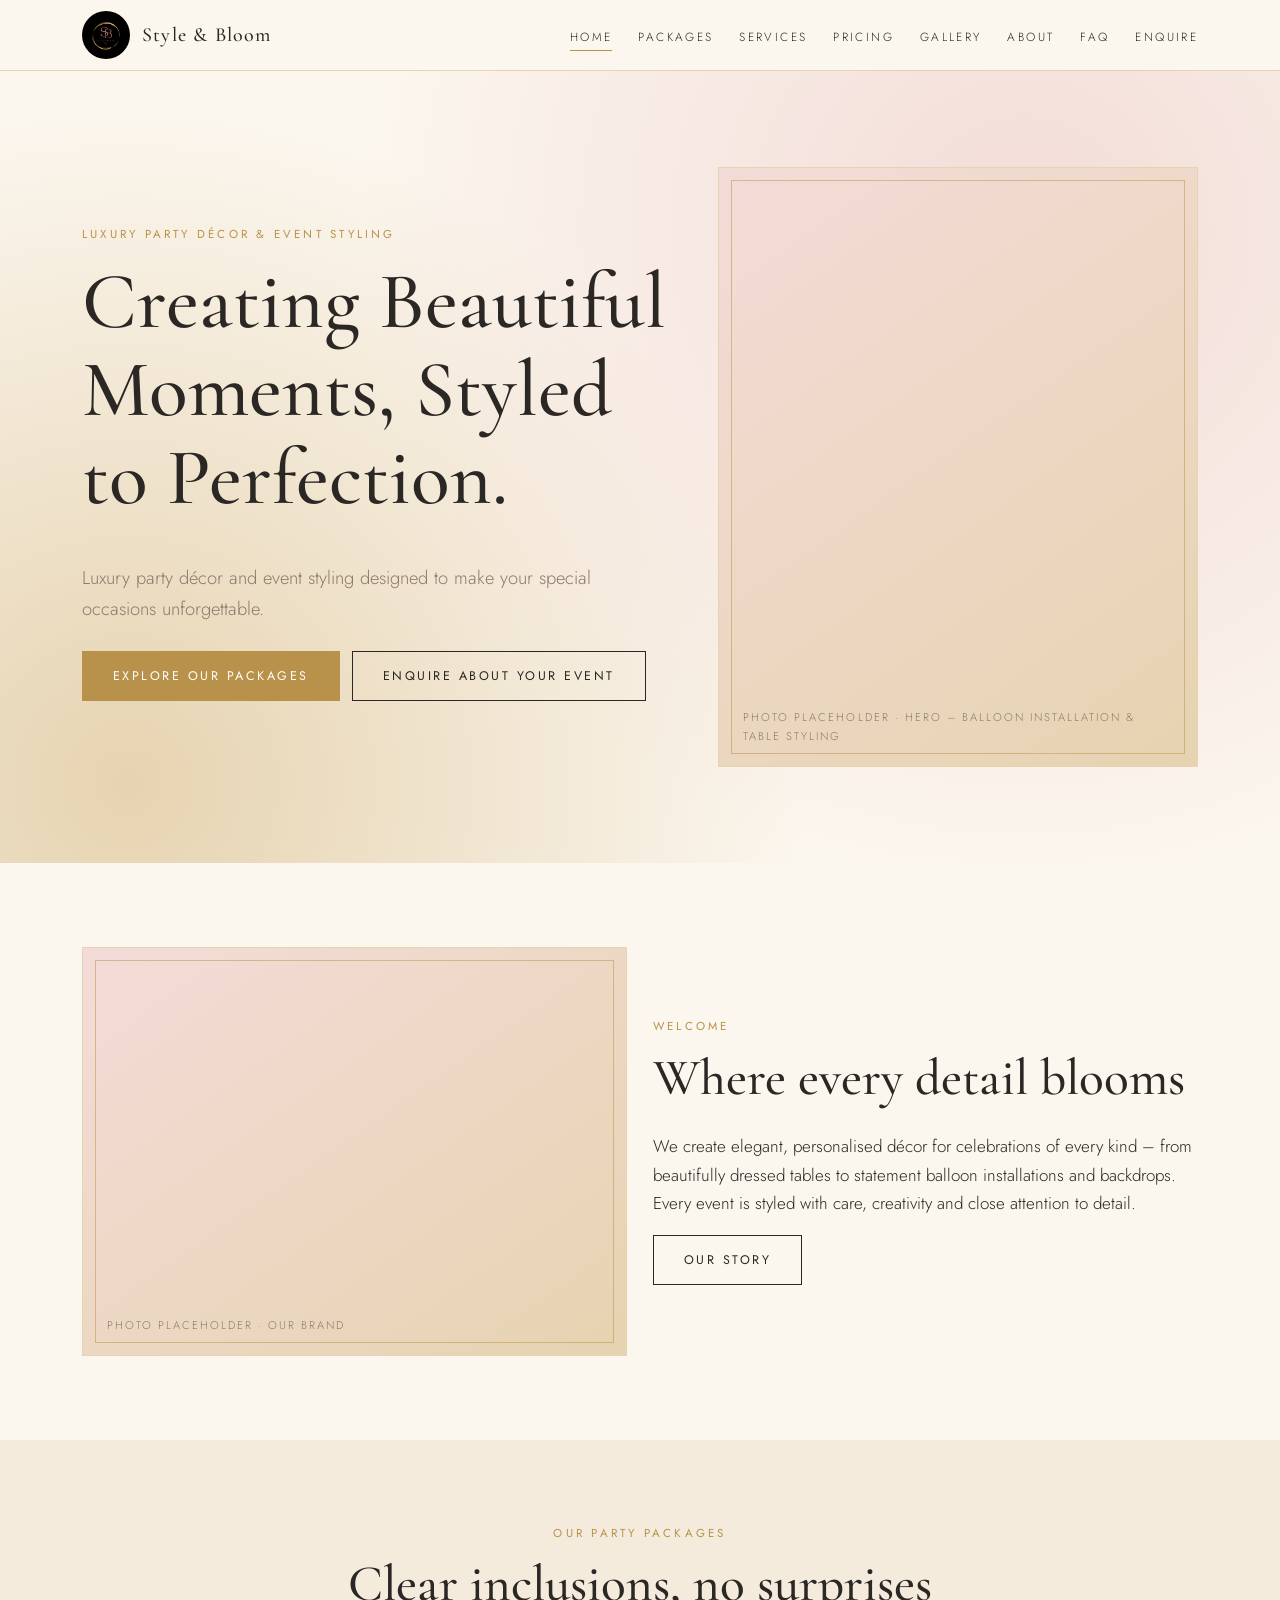
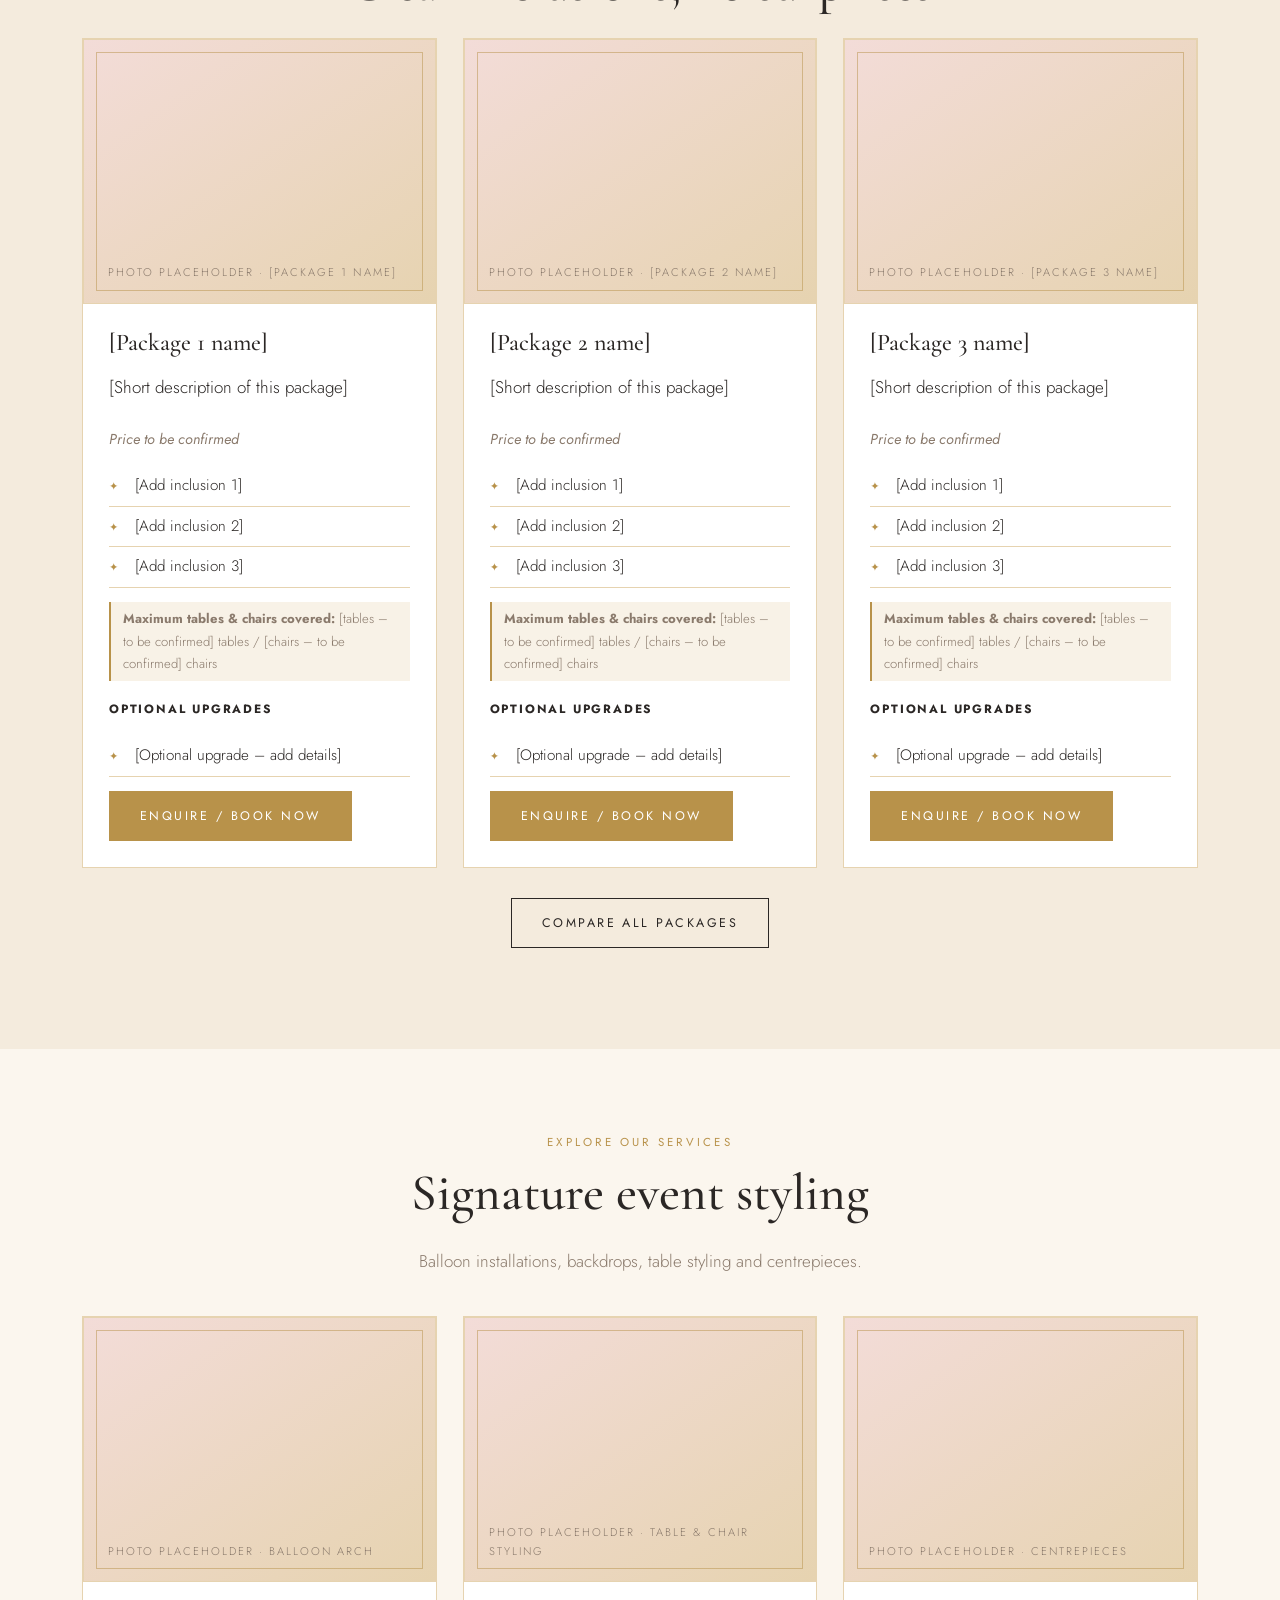
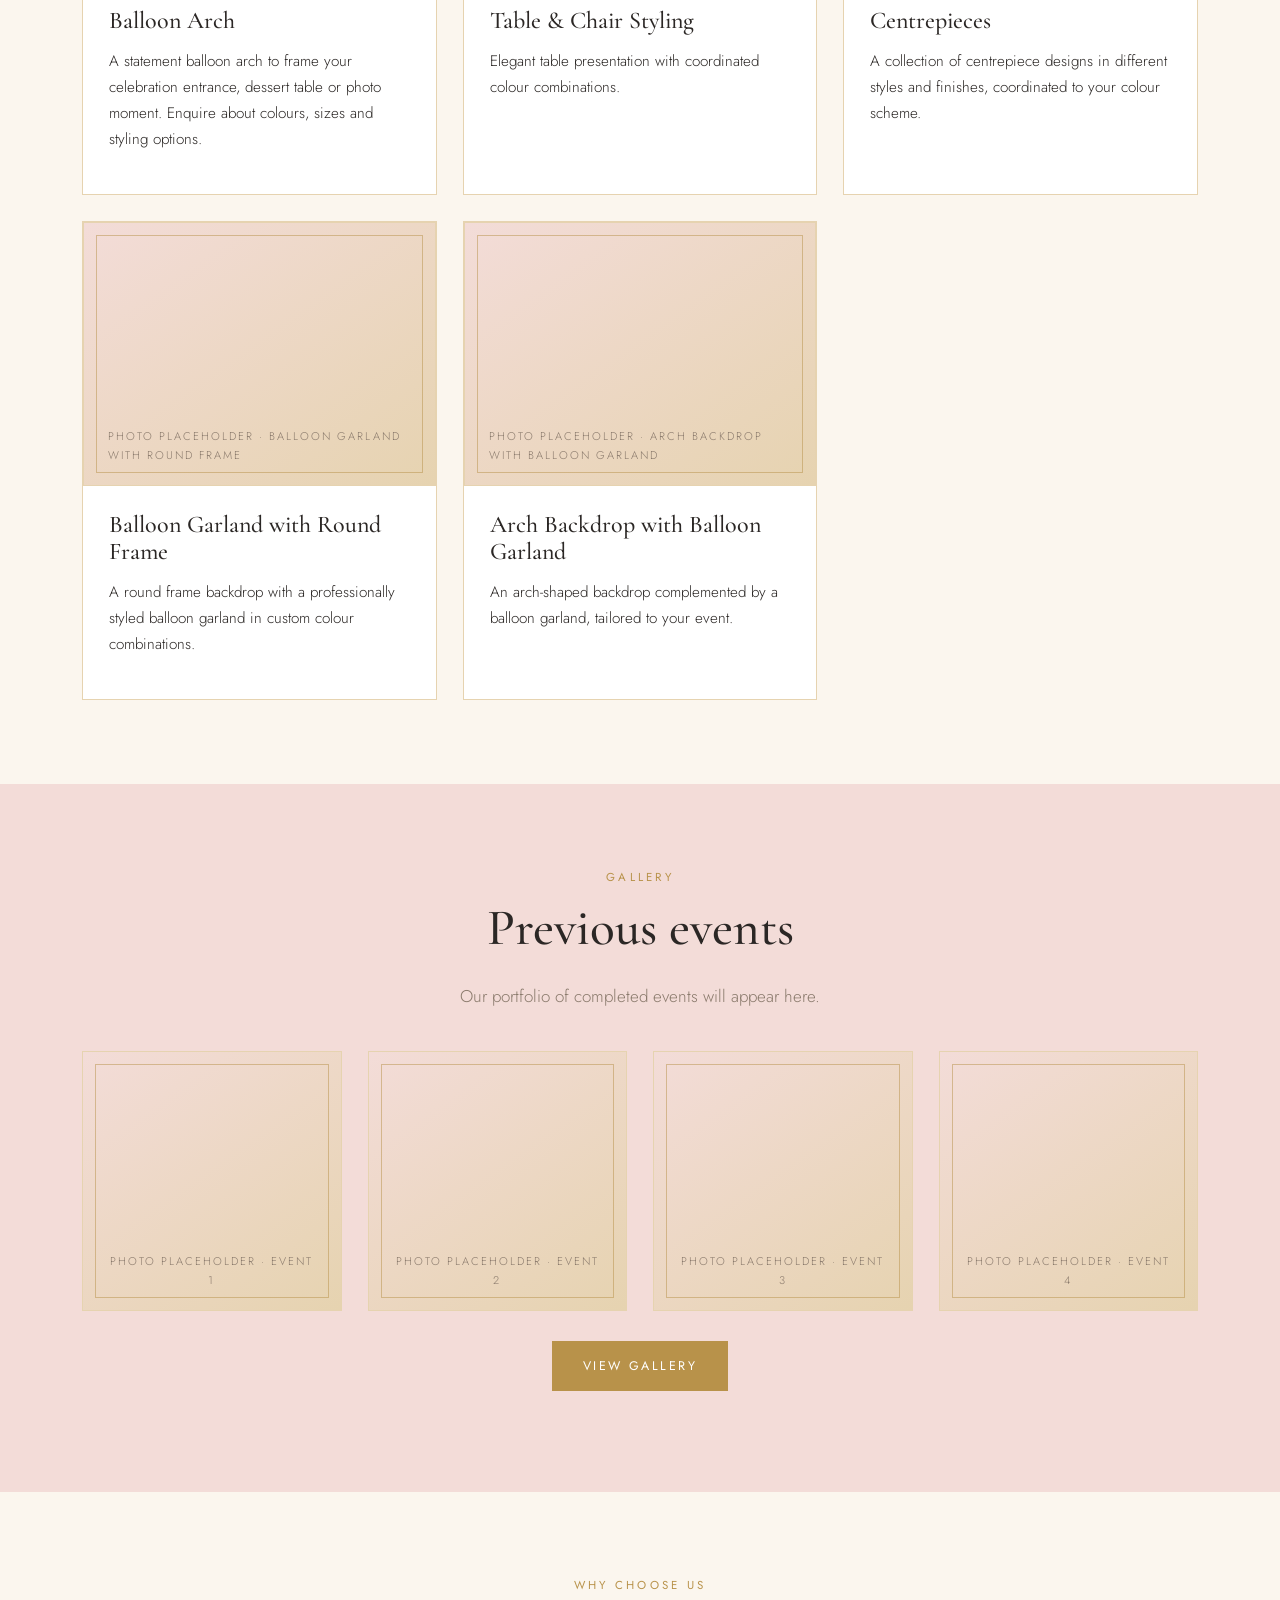
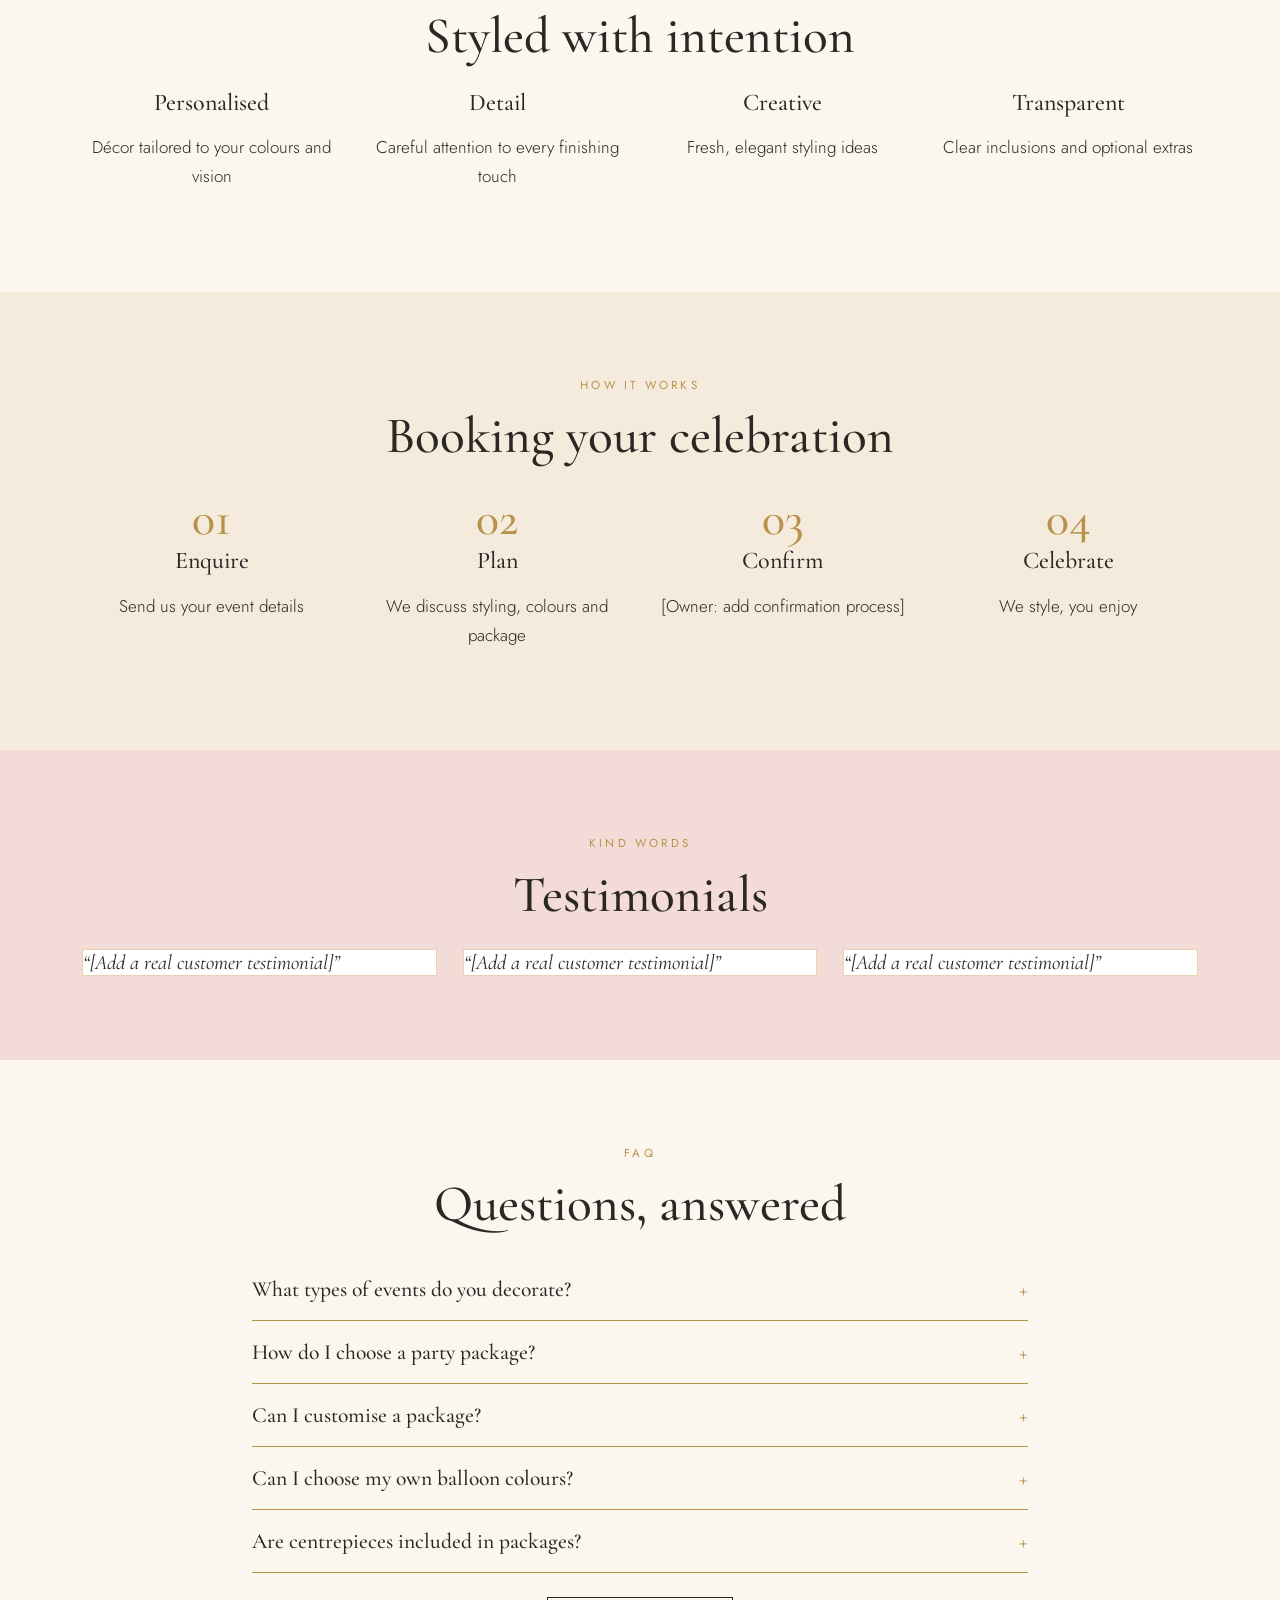
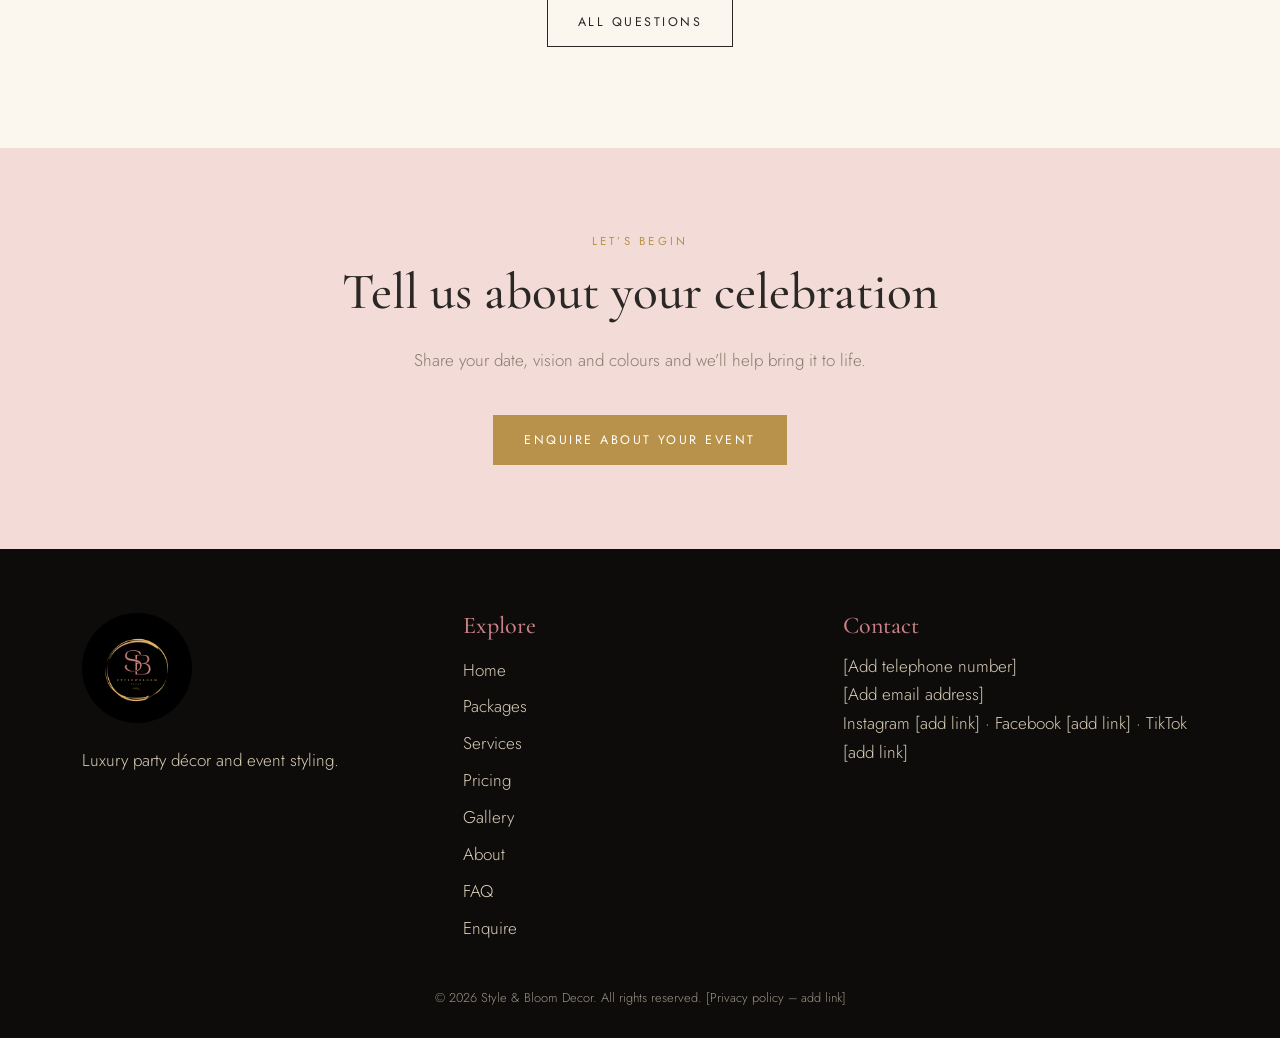
==== commit 68460d9d: "updated structure" ====
--- a/index.html
+++ b/index.html
@@ -1,242 +1,8 @@
-<!DOCTYPE html>
-<html lang="en-GB">
-<head>
-<meta charset="utf-8">
-<meta name="viewport" content="width=device-width, initial-scale=1">
-<title>Style &amp; Bloom Decor | Party decor hire in Reading</title>
-<meta name="description" content="Style &amp; Bloom Decor: party decor hire and full set-up for birthdays, baby showers, anniversaries, milestones and community hall parties in Reading and nearby.">
-<meta property="og:title" content="Style &amp; Bloom Decor">
-<meta property="og:image" content="logo.png">
-<link rel="icon" type="image/png" href="[data-uri]">
-<link rel="preconnect" href="https://fonts.googleapis.com">
-<link rel="preconnect" href="https://fonts.gstatic.com" crossorigin>
-<link href="https://fonts.googleapis.com/css2?family=Cormorant+Garamond:wght@500;600;700&family=Jost:wght@400;500;600&display=swap" rel="stylesheet">
-<style>
-:root{--logo:url([data-uri]);--black:#000;--gold:#e3b268;--gold-d:#8f6320;--rose:#d98c8c;--blush:#fbf1f0;--text:#231a1a;--muted:#6b5d5a;--line:#eadfd9;--cream-t:#f6eee8}
-*{box-sizing:border-box}
-html{scroll-behavior:smooth}
-body{margin:0;background:#fff;color:var(--text);font:400 1.05rem/1.7 Jost,system-ui,-apple-system,"Segoe UI",sans-serif}
-h1,h2,h3{font-family:"Cormorant Garamond",Georgia,serif;line-height:1.1;margin:0 0 .5em;font-weight:600}
-h1{font-size:clamp(2.5rem,7vw,4.4rem)}h2{font-size:clamp(2rem,4.5vw,2.8rem)}h3{font-size:1.5rem}
-p{margin:0 0 1em}a{color:inherit}
-.wrap{max-width:1080px;margin:0 auto;padding:0 1.25rem}
-section{padding:4.5rem 0}
-.dark{background:var(--black);color:var(--cream-t)}
-.dark p{color:#cdbfb8}
-.blush{background:var(--blush)}
-.eyebrow{display:block;color:var(--gold-d);font-weight:500;margin-bottom:.6rem}
-.dark .eyebrow{color:var(--gold)}
-.mark{display:block;background:var(--logo) center/contain no-repeat}
-/* top bar and header */
-.bar{background:#0b0909;color:#cdbfb8;font-size:.88rem;padding:.45rem 0;border-bottom:1px solid #241c1b}
-.bar .wrap{display:flex;justify-content:space-between;gap:1rem;flex-wrap:wrap}
-.bar a{text-decoration:none;margin-right:1.1rem}.bar a:hover{color:var(--gold)}
-header.site{background:#000;position:sticky;top:0;z-index:20;border-bottom:1px solid #241c1b}
-header.site .wrap{display:flex;justify-content:space-between;align-items:center;padding-top:.35rem;padding-bottom:.35rem}
-.mark.sm{width:68px;height:68px}
-nav{display:flex;align-items:center;gap:1.4rem}
-nav a{color:var(--cream-t);text-decoration:none;font-weight:500}nav a:hover{color:var(--gold)}
-.btn{display:inline-block;padding:.8rem 1.6rem;border-radius:999px;background:var(--gold);color:#000;font-weight:600;text-decoration:none;border:2px solid var(--gold);cursor:pointer;font:600 1rem Jost,sans-serif}
-.btn.alt{background:transparent;color:var(--gold)}
-.light .btn{background:#000;border-color:#000;color:var(--gold)}
-nav .btn{padding:.5rem 1.2rem}
-@media(max-width:820px){nav a:not(.btn){display:none}}
-/* hero */
-.hero{text-align:center;padding:2rem 0 4.5rem}
-#garland{display:block;width:100%;height:auto;max-width:1080px;margin:0 auto}
-.hero .mark{width:min(300px,70vw);aspect-ratio:1;margin:-.5rem auto .25rem}
-.hero h1{margin:0 auto .4em}
-.hero .tag{font:italic 500 1.5rem "Cormorant Garamond",serif;color:var(--gold);margin-bottom:.4rem}
-.hero p.lead{max-width:36rem;margin:0 auto 1.8rem;font-size:1.15rem}
-.btns{display:flex;gap:.8rem;justify-content:center;flex-wrap:wrap}
-/* welcome + form */
-.split{display:grid;grid-template-columns:1.1fr 1fr;gap:3rem;align-items:start}
-.formcard{background:#fff;border:1px solid var(--line);border-top:4px solid var(--gold);border-radius:14px;padding:1.6rem}
-.formcard h3{margin-bottom:.2em}
-form{display:grid;gap:.8rem;grid-template-columns:1fr 1fr;margin-top:1rem}
-form .full{grid-column:1/-1}
-label{display:block;font-weight:500;font-size:.92rem;margin-bottom:.2rem}
-input,select,textarea{width:100%;padding:.65rem .75rem;border:1px solid #d9cdc7;border-radius:8px;background:#fff;color:var(--text);font:inherit}
-input:focus,select:focus,textarea:focus,.btn:focus-visible,summary:focus-visible,a:focus-visible{outline:3px solid var(--gold-d);outline-offset:2px}
-.note{color:var(--muted);font-size:.9rem}
-/* icon grids */
-.icons{display:grid;grid-template-columns:repeat(3,1fr);gap:1rem;margin-top:2rem}
-.tile{text-align:center;background:#fff;border:1px solid var(--line);border-radius:14px;padding:1.6rem 1rem;text-decoration:none}
-.tile svg,.why svg{width:44px;height:44px;fill:none;stroke:var(--gold-d);stroke-width:1.4;stroke-linecap:round;stroke-linejoin:round;margin-bottom:.5rem}
-.tile h3{margin:0;font-size:1.3rem}
-.cols{display:grid;grid-template-columns:repeat(2,1fr);gap:2rem 3rem;margin-top:2rem}
-.cols h3{color:var(--gold-d);margin-bottom:.2em}.cols p{margin:0;color:var(--muted)}
-/* process */
-.steps{list-style:none;margin:2rem 0 0;padding:0;display:grid;grid-template-columns:repeat(4,1fr);gap:1.5rem}
-.steps li{border-top:1px solid #3a2e2c;padding-top:1rem}
-.steps b{display:block;font:500 2.2rem "Cormorant Garamond",serif;color:var(--gold)}
-.steps h3{color:var(--cream-t);margin-bottom:.2em}.steps p{margin:0}
-/* why */
-.whyg{display:grid;grid-template-columns:repeat(4,1fr);gap:1rem;margin-top:2rem}
-.why{background:#fff;border:1px solid var(--line);border-radius:14px;padding:1.4rem}
-.why h3{font-size:1.3rem;margin-bottom:.2em}.why p{margin:0;color:var(--muted);font-size:.97rem}
-/* faq */
-details{border-bottom:1px solid var(--line);padding:1rem 0}summary{font-weight:600;cursor:pointer}details p{margin:.6rem 0 0;color:var(--muted)}
-/* cta + footer */
-.cta{text-align:center}.cta p{max-width:34rem;margin:0 auto 1.6rem}
-footer{background:#000;color:#cdbfb8;border-top:1px solid #241c1b;padding:2.5rem 0;font-size:.92rem}
-footer .wrap{display:grid;grid-template-columns:auto 1fr;gap:1.5rem 2.5rem;align-items:center}
-.mark.ft{width:110px;height:110px}
-footer a{margin-right:1rem}
-@media(max-width:860px){.split{grid-template-columns:1fr}.icons{grid-template-columns:1fr 1fr}.whyg,.steps{grid-template-columns:1fr 1fr}.cols{grid-template-columns:1fr}}
-@media(max-width:520px){.icons,.whyg,.steps,form{grid-template-columns:1fr}footer .wrap{grid-template-columns:1fr}}
-</style>
-</head>
-<body>
-<svg width="0" height="0" style="position:absolute" aria-hidden="true"><defs>
-<symbol id="i-balloon" viewBox="0 0 24 24"><path d="M12 2.5c-3.4 0-6 2.6-6 6 0 3.8 3 6.7 6 8.5 3-1.8 6-4.7 6-8.5 0-3.4-2.6-6-6-6z"/><path d="M11 17.5l1 1.5 1-1.5M12 19c0 1.2.8 2 .8 3"/></symbol>
-<symbol id="i-heart" viewBox="0 0 24 24"><path d="M12 20s-7.5-4.5-7.5-10A4.2 4.2 0 0 1 12 7.6 4.2 4.2 0 0 1 19.5 10c0 5.5-7.5 10-7.5 10z"/></symbol>
-<symbol id="i-star" viewBox="0 0 24 24"><path d="M12 3l2.7 5.6 6.1.9-4.4 4.3 1 6.1L12 17l-5.4 2.9 1-6.1-4.4-4.3 6.1-.9z"/></symbol>
-<symbol id="i-spark" viewBox="0 0 24 24"><path d="M12 3l1.8 5.2L19 10l-5.2 1.8L12 17l-1.8-5.2L5 10l5.2-1.8zM19 16l.7 2 2 .7-2 .7-.7 2-.7-2-2-.7 2-.7z"/></symbol>
-<symbol id="i-pin" viewBox="0 0 24 24"><path d="M12 21.5s-6.5-5.8-6.5-11.5a6.5 6.5 0 0 1 13 0c0 5.700-6.500 11.500-6.500 11.500z"/><circle cx="12" cy="10" r="2.3"/></symbol>
-<symbol id="i-gem" viewBox="0 0 24 24"><path d="M6 4h12l4 6-10 11L2 10zM2 10h20M9 4l-2 6 5 11 5-11-2-6"/></symbol>
-</defs></svg>
-
-<div class="bar"><div class="wrap"><span><a href="tel:PHONE-HERE">[PHONE]</a><a href="mailto:YOUR-EMAIL-HERE">YOUR-EMAIL-HERE</a></span><span><a href="#">Instagram</a><a href="#">Facebook</a></span></div></div>
-<header class="site"><div class="wrap">
-<a class="mark sm" href="#" aria-label="Style &amp; Bloom Decor home"></a>
-<nav><a href="#occasions">Occasions</a><a href="#collection">Collection</a><a href="#how">How it works</a><a href="#faq">Good to know</a><a class="btn" href="#enquire">Enquire</a></nav>
-</div></header>
-
-<main>
-<section class="dark hero"><div class="wrap">
-<svg id="garland" viewBox="0 0 1000 150" role="img" aria-label="A garland of balloons in rose, gold and sage"></svg>
-<div class="mark" role="img" aria-label="Style &amp; Bloom Decor logo: the letters S and B inside a gold ring"></div>
-<h1>Style &amp; Bloom Decor</h1>
-<p class="lead">Party decor hire and full set-up for birthdays, baby showers, milestones and community hall parties in and around Reading.</p>
-<div class="btns"><a class="btn" href="#enquire">Check your date</a><a class="btn alt" href="#collection">See the collection</a></div>
-</div></section>
-
-<section><div class="wrap split">
-<div>
-<span class="eyebrow">Welcome to Style &amp; Bloom Decor</span>
-<h2>Decor hire in Reading, without the big-event price tag</h2>
-<p>Every celebration deserves to look and feel special, whether it is a first birthday at home or a milestone party in the community hall. We hire out stylish decor for small and medium events, so a bare room becomes a space your guests will talk about.</p>
-<p>Choose the pieces you want and style the room yourself, or tell us your theme and we will deliver, set up and collect, including fresh balloon garlands, so you can enjoy the day.</p>
-<p class="note">Everything is for hire only. Hire is for 24 or 48 hours.</p>
-</div>
-<div class="formcard" id="enquire">
-<h3>Let us bring the style to your event</h3>
-<p class="note" style="margin:0">Tell us about your day and we will reply with options and a quote. This opens an email in your mail app.</p>
-<form id="enq">
-<div><label for="name">Your name</label><input id="name" required autocomplete="name"></div>
-<div><label for="phone">Telephone</label><input id="phone" type="tel" autocomplete="tel"></div>
-<div class="full"><label for="mail">Your email</label><input id="mail" type="email" autocomplete="email"></div>
-<div><label for="date">Event date</label><input id="date" type="date" required></div>
-<div><label for="venue">Venue</label><input id="venue" required></div>
-<div class="full"><label for="decor">Decor you are considering</label><input id="decor" placeholder="e.g. backdrop, neon sign, number, chair covers"></div>
-<div class="full"><label for="msg">Preferred style or colours</label><textarea id="msg" rows="3"></textarea></div>
-<div class="full"><button class="btn" type="submit">Send enquiry</button></div>
-</form>
-</div>
-</div></section>
-
-<section class="blush" id="occasions"><div class="wrap">
-<span class="eyebrow">What we do</span>
-<h2>Styling for every occasion</h2>
-<div class="icons">
-<div class="tile"><svg><use href="#i-balloon"/></svg><h3>Birthdays</h3></div>
-<div class="tile"><svg><use href="#i-spark"/></svg><h3>Baby showers</h3></div>
-<div class="tile"><svg><use href="#i-heart"/></svg><h3>Anniversaries</h3></div>
-<div class="tile"><svg><use href="#i-star"/></svg><h3>Milestone ages</h3></div>
-<div class="tile"><svg><use href="#i-pin"/></svg><h3>Community halls</h3></div>
-<a class="tile" href="#collection"><svg><use href="#i-gem"/></svg><h3>See all decor</h3></a>
-</div>
-</div></section>
-
-<section id="collection"><div class="wrap">
-<span class="eyebrow">Beautiful details</span>
-<h2>Explore our hire collection</h2>
-<p>Our pieces are designed to work together, so you can mix and match to suit your venue, colours and budget.</p>
-<div class="cols">
-<div><h3>Tables and chairs</h3><p>White stretch chair covers with sashes in a choice of colours, fresh cloths for trestle tables, plain and sequin runners, flower centrepieces, candle holders and LED candles.</p></div>
-<div><h3>Backdrops and walls</h3><p>Sailboard and arch backdrops with stretch covers, sequin shimmer walls and flower walls: the photo-ready focal point of the room.</p></div>
-<div><h3>Neon signs and numbers</h3><p>Ready-to-plug neon wording and 3ft light-up numbers for the big ones: 1, 16, 18, 40 and 50.</p></div>
-<div><h3>Balloons and signs</h3><p>Balloon arch frames to hire, or full set-up with a fresh balloon garland. Welcome signs on easels greet every guest.</p></div>
-</div>
-</div></section>
-
-<section class="dark" id="how"><div class="wrap">
-<span class="eyebrow">The Style &amp; Bloom experience</span>
-<h2>How it works</h2>
-<ol class="steps">
-<li><b>01</b><h3>Get in touch</h3><p>Tell us your date, venue and the kind of celebration.</p></li>
-<li><b>02</b><h3>Choose your style</h3><p>Pick items to hire or a full set-up package.</p></li>
-<li><b>03</b><h3>Confirm your date</h3><p>We reserve your items so they are ready for you.</p></li>
-<li><b>04</b><h3>Enjoy the day</h3><p>Your space is set and your guests are wowed.</p></li>
-</ol>
-</div></section>
-
-<!-- GALLERY: add your photos to the repository (for example images/setup1.jpg) then remove these comment marks.
-<section id="gallery"><div class="wrap"><span class="eyebrow">Our work</span><h2>Recent setups</h2>
-<div class="icons"><img src="images/setup1.jpg" alt="Describe the setup"><img src="images/setup2.jpg" alt="Describe the setup"><img src="images/setup3.jpg" alt="Describe the setup"></div></div></section>
--->
-
-<section class="blush"><div class="wrap">
-<span class="eyebrow">Why choose us</span>
-<h2>Simple, flexible and made for your size of party</h2>
-<div class="whyg">
-<div class="why"><svg><use href="#i-gem"/></svg><h3>Made for your size</h3><p>Small events and community halls are our focus, not an afterthought.</p></div>
-<div class="why"><svg><use href="#i-spark"/></svg><h3>Flexible</h3><p>Hire only what you need, or choose a set-up that takes care of everything.</p></div>
-<div class="why"><svg><use href="#i-heart"/></svg><h3>Stress-free</h3><p>Easy to enquire, easy to book, and a space that looks great on the day.</p></div>
-<div class="why"><svg><use href="#i-pin"/></svg><h3>Local</h3><p>Based in Reading, serving Reading and nearby areas.</p></div>
-</div>
-</div></section>
-
-<section id="faq"><div class="wrap" style="max-width:760px">
-<span class="eyebrow">Good to know</span>
-<h2>Questions we are often asked</h2>
-<details><summary>How long can I hire for?</summary><p>Hire is for 24 or 48 hours. Your quote shows the exact collection and return times.</p></details>
-<details><summary>Do you deliver?</summary><p>Yes, in Reading and nearby areas. A delivery fee applies and is shown in your quote.</p></details>
-<details><summary>Can I use the items outdoors?</summary><p>Only if we have agreed it in writing. Electrical items such as neon signs and light-up numbers are for indoor use.</p></details>
-<details><summary>What if something gets damaged?</summary><p>Normal wear and tear is fine. We take a refundable deposit and check everything when it comes back.</p></details>
-<details><summary>What if I need to cancel?</summary><p>Our hire agreement sets out the charges, which depend on how far ahead of your event you cancel.</p></details>
-</div></section>
-
-<section class="dark cta"><div class="wrap">
-<span class="eyebrow">Ready to plan something beautiful?</span>
-<h2>Let Style &amp; Bloom Decor set the scene for your celebration</h2>
-<p>Message us to check your date and plan your party.</p>
-<a class="btn" href="#enquire">Enquire now</a>
-</div></section>
-</main>
-
-<footer><div class="wrap">
-<div class="mark ft" role="img" aria-label="Style &amp; Bloom Decor logo"></div>
-<div>
-<p><a href="tel:PHONE-HERE">[PHONE]</a><a href="mailto:YOUR-EMAIL-HERE">YOUR-EMAIL-HERE</a><a href="#">Instagram</a><a href="#">Facebook</a></p>
-<p><a href="#">Hire terms</a><a href="#">Privacy notice</a><a href="#">Cookie policy</a></p>
-<p style="margin:0">Style &amp; Bloom Decor is a trading name of [REGISTERED COMPANY NAME], registered in England and Wales, company number [NUMBER]. Registered office: [ADDRESS].</p>
-</div>
-</div></footer>
-
-<script>
-// 1. Replace this with your business email address.
-var EMAIL = "YOUR-EMAIL-HERE";
-// 2. Balloon garland in the logo's rose and gold.
-(function(){
-  var svg=document.getElementById("garland"),ns="http://www.w3.org/2000/svg";
-  var cols=["#d98c8c","#e3b268","#f1d3cc","#8fa88b","#b76a74","#f3dfb0"],n=46,i,c,x,y,r;
-  for(i=0;i<n;i++){
-    x=20+i*(960/(n-1)); y=110-Math.sin(i/(n-1)*Math.PI)*70; r=16+((i*7)%5)*4;
-    c=document.createElementNS(ns,"circle");
-    c.setAttribute("cx",x);c.setAttribute("cy",y+((i%3)*6));c.setAttribute("r",r);
-    c.setAttribute("fill",cols[(i*5)%cols.length]);c.setAttribute("opacity",".92");
-    svg.appendChild(c);
-  }
-})();
-// 3. Enquiry form opens the visitor's email app with the details filled in.
-document.getElementById("enq").addEventListener("submit",function(e){
-  e.preventDefault();
-  var v=function(id){return document.getElementById(id).value.trim();};
-  var body="Name: "+v("name")+"\nTelephone: "+v("phone")+"\nEmail: "+v("mail")+"\nEvent date: "+v("date")+"\nVenue: "+v("venue")+"\nDecor considering: "+v("decor")+"\n\nStyle / colours: "+v("msg");
-  window.location.href="mailto:"+EMAIL+"?subject="+encodeURIComponent("Enquiry for "+v("date")+" from "+v("name"))+"&body="+encodeURIComponent(body);
-});
-</script>
-</body>
-</html>
+<!DOCTYPE html><html lang="en-GB"><head><meta charset="utf-8"><meta name="viewport" content="width=device-width, initial-scale=1, viewport-fit=cover"><link rel="icon" href="assets/logo.png"><title>Style & Bloom Decor | Luxury Party Décor & Event Styling</title>
+<link rel="preconnect" href="https://fonts.googleapis.com"><link href="https://fonts.googleapis.com/css2?family=Cormorant+Garamond:wght@400;500;600&family=Jost:wght@300;400;500&display=swap" rel="stylesheet">
+<link rel="stylesheet" href="styles.css"></head><body>
+<header><div class="wrap"><a class="brand" href="#home"><img id="lg" alt="Style & Bloom Decor logo"><span>Style & Bloom</span></a><button id="mb" aria-label="Menu">☰</button><nav id="nav"></nav></div></header>
+<main id="app"></main>
+<footer><div class="wrap grid g3"><div><img id="lg2" alt="Style & Bloom Decor"><p style="margin-top:14px">Luxury party décor and event styling.</p></div><div><h3>Explore</h3><div id="fl"></div></div><div><h3>Contact</h3><div id="fc"></div></div></div><div class="wrap c" style="margin-top:40px;font-size:.8rem;opacity:.7">© <span id="yr"></span> Style & Bloom Decor. All rights reserved. <a href="#faq">[Privacy policy – add link]</a></div></footer>
+<div class="lb" id="lb"><button aria-label="Close">×</button><div class="ph"><span id="lbt"></span></div></div>
+<script src="script.js"></script></body></html>
--- a/styles.css
+++ b/styles.css
@@ -0,0 +1,44 @@
+:root{--ivory:#fbf6ee;--cream:#f4ebdd;--blush:#f3dcd8;--rose:#c98187;--gold:#b8924a;--champ:#e6d3b0;--taupe:#8a7a6c;--ink:#2b2725;--bg:var(--ivory);--card:#fff;--serif:'Cormorant Garamond',Georgia,serif;--sans:'Jost',system-ui,sans-serif;box-sizing:border-box;padding-top:env(safe-area-inset-top,0px);padding-bottom:env(safe-area-inset-bottom,0px)}
+@media(prefers-color-scheme:dark){:root:not([data-theme="light"]){--ivory:#2a2523;--cream:#332d2a;--blush:#3b2f2f;--ink:#f4ebdd;--taupe:#c4b5a5;--card:#373029;--champ:#5a4c34}}
+html{scroll-behavior:smooth;height:100%;scroll-padding-top:80px}*{box-sizing:border-box}
+body{margin:0;background:var(--bg);color:var(--ink);font:300 17px/1.7 var(--sans);overflow-x:hidden}
+h1,h2,h3{font-family:var(--serif);font-weight:500;line-height:1.1;margin:0 0 .5em}h1{font-size:clamp(2.6rem,7vw,5rem)}h2{font-size:clamp(2rem,4.5vw,3.2rem)}h3{font-size:1.5rem}
+.lab{font-size:.72rem;letter-spacing:.28em;text-transform:uppercase;color:var(--gold);font-weight:400;display:block;margin-bottom:.8rem}
+a{color:inherit}.wrap{max-width:1160px;margin:auto;padding:0 22px}section{padding:84px 0}.c{text-align:center}.sub{max-width:640px;margin:0 auto 2.5rem;color:var(--taupe)}
+.alt{background:var(--blush)}.cr{background:var(--cream)}
+.btn{display:inline-block;padding:15px 30px;border:1px solid var(--gold);background:var(--gold);color:#fff;font:400 .78rem var(--sans);letter-spacing:.2em;text-transform:uppercase;text-decoration:none;cursor:pointer;transition:.35s;min-height:48px}
+.btn:hover{background:transparent;color:var(--gold)}.btn.o{background:transparent;color:var(--ink);border-color:var(--ink)}.btn.o:hover{background:var(--ink);color:var(--ivory)}
+header{position:sticky;top:0;z-index:20;background:color-mix(in srgb,var(--ivory) 92%,transparent);backdrop-filter:blur(10px);border-bottom:1px solid var(--champ);padding-top:env(safe-area-inset-top,0px)}
+header .wrap{display:flex;align-items:center;justify-content:space-between;height:70px}
+.brand{display:flex;align-items:center;gap:12px;text-decoration:none;font:500 1.25rem var(--serif);letter-spacing:.06em}.brand img{width:48px;height:48px;border-radius:50%}
+nav a{margin-left:26px;text-decoration:none;font-size:.74rem;letter-spacing:.2em;text-transform:uppercase;position:relative;padding:6px 0}
+nav a:after{content:"";position:absolute;left:0;bottom:0;width:0;height:1px;background:var(--gold);transition:.3s}nav a:hover:after,nav a.on:after{width:100%}
+#mb{display:none;background:none;border:1px solid var(--champ);color:var(--ink);width:48px;height:48px;font-size:1.3rem;cursor:pointer}
+@media(max-width:900px){#mb{display:block}nav{display:none;position:absolute;top:100%;left:0;right:0;background:var(--ivory);padding:12px 22px 22px;border-bottom:1px solid var(--champ)}nav.open{display:block}nav a{display:block;margin:0;padding:14px 0;border-bottom:1px solid var(--champ)}section{padding:60px 0}}
+.hero{min-height:88vh;display:flex;align-items:center;background:radial-gradient(circle at 80% 20%,var(--blush),transparent 55%),radial-gradient(circle at 10% 90%,var(--champ),transparent 50%),var(--ivory);position:relative}
+.hero .wrap{display:grid;grid-template-columns:1.1fr .9fr;gap:50px;align-items:center}.hero p{font-size:1.15rem;max-width:520px;color:var(--taupe)}.hero .btn{margin:8px 12px 8px 0}
+@media(max-width:900px){.hero .wrap{grid-template-columns:1fr}.hero{padding:50px 0}}
+.ph{position:relative;display:flex;align-items:flex-end;aspect-ratio:4/5;background:linear-gradient(145deg,var(--blush),var(--champ));overflow:hidden;border:1px solid var(--champ)}
+.ph:before{content:"";position:absolute;inset:12px;border:1px solid rgba(184,146,74,.5)}.ph span{position:relative;padding:20px 24px;font-size:.7rem;letter-spacing:.18em;text-transform:uppercase;color:var(--taupe)}
+.ph.w{aspect-ratio:4/3}.ph.s{aspect-ratio:1}
+.grid{display:grid;gap:26px}.g3{grid-template-columns:repeat(auto-fit,minmax(280px,1fr))}.g2{grid-template-columns:repeat(auto-fit,minmax(320px,1fr))}.g4{grid-template-columns:repeat(auto-fit,minmax(220px,1fr))}
+.card{background:var(--card);border:1px solid var(--champ);transition:.4s}.card:hover{transform:translateY(-6px);box-shadow:0 18px 40px rgba(120,90,60,.14)}.card .b{padding:26px}
+.price{font:500 1.7rem var(--serif);color:var(--gold)}.tbc{font:400 .9rem var(--sans);color:var(--taupe);font-style:italic}
+ul.in{list-style:none;padding:0;margin:14px 0}ul.in li{padding:7px 0 7px 26px;border-bottom:1px solid var(--champ);position:relative;font-size:.95rem}ul.in li:before{content:"✦";position:absolute;left:0;color:var(--gold);font-size:.7rem;top:11px}
+.note{font-size:.82rem;color:var(--taupe);border-left:2px solid var(--gold);padding:6px 12px;margin:12px 0;background:color-mix(in srgb,var(--champ) 30%,transparent)}
+.cap{display:inline-block;border:1px solid var(--gold);padding:6px 14px;font-size:.78rem;letter-spacing:.1em;margin:4px 6px 4px 0;color:var(--gold)}
+.chips{display:flex;flex-wrap:wrap;gap:8px;justify-content:center;margin-bottom:30px}.chip{border:1px solid var(--champ);background:var(--card);color:var(--ink);padding:10px 18px;font:400 .75rem var(--sans);letter-spacing:.12em;text-transform:uppercase;cursor:pointer;min-height:44px}.chip.on{background:var(--gold);color:#fff;border-color:var(--gold)}
+.gal{columns:3 260px;column-gap:18px}.gal .ph{margin-bottom:18px;cursor:zoom-in;transition:.4s}.gal .ph:hover{filter:brightness(.96);transform:scale(1.015)}
+.pagehead{padding:70px 0 50px;background:var(--blush);text-align:center}
+table{width:100%;border-collapse:collapse;background:var(--card);font-size:.92rem}th,td{padding:14px;border:1px solid var(--champ);text-align:left;vertical-align:top}th{font:500 1.2rem var(--serif);background:var(--cream)}.tw{overflow-x:auto}
+details{border-bottom:1px solid var(--gold);padding:18px 0}summary{cursor:pointer;font:500 1.35rem var(--serif);list-style:none;display:flex;justify-content:space-between;gap:12px}summary::after{content:"+";color:var(--gold);transition:.3s}details[open] summary::after{transform:rotate(45deg)}details p{margin:12px 0 0;color:var(--taupe)}
+form{display:grid;gap:16px;grid-template-columns:1fr 1fr}.f{display:flex;flex-direction:column;gap:6px}.f.full{grid-column:1/-1}label{font-size:.72rem;letter-spacing:.16em;text-transform:uppercase;color:var(--taupe)}
+input,select,textarea{font:300 16px var(--sans);padding:14px;border:1px solid var(--champ);background:var(--card);color:var(--ink);width:100%;border-radius:0;min-height:48px}input:focus,select:focus,textarea:focus{outline:2px solid var(--gold)}
+.ck{display:flex;flex-wrap:wrap;gap:8px 18px}.ck label{text-transform:none;letter-spacing:0;font-size:.95rem;display:flex;gap:8px;align-items:center}.ck input{width:auto;min-height:0}
+@media(max-width:700px){form{grid-template-columns:1fr}}
+#msg{padding:22px;border:1px solid var(--gold);background:var(--card);margin-top:20px;display:none}
+footer{background:#0d0c0b;color:#d9cdb8;padding:64px 0 30px}footer a{text-decoration:none}footer h3{color:var(--rose)}footer img{width:110px;border-radius:50%}
+.lb{position:fixed;inset:0;background:rgba(20,15,12,.9);display:none;align-items:center;justify-content:center;z-index:50;padding:20px}.lb.open{display:flex}.lb .ph{width:min(90vw,620px);aspect-ratio:4/3}.lb button{position:absolute;top:calc(14px + env(safe-area-inset-top,0px));right:18px;font-size:2rem;background:none;border:0;color:#fff;cursor:pointer;min-width:48px;min-height:48px}
+.rv{opacity:0;transform:translateY(24px);transition:opacity .9s ease,transform .9s ease}.rv.in{opacity:1;transform:none}
+@media(prefers-reduced-motion:reduce){*{transition:none!important;animation:none!important;scroll-behavior:auto!important}.rv{opacity:1;transform:none}}
+.step{font:500 3rem var(--serif);color:var(--gold)}
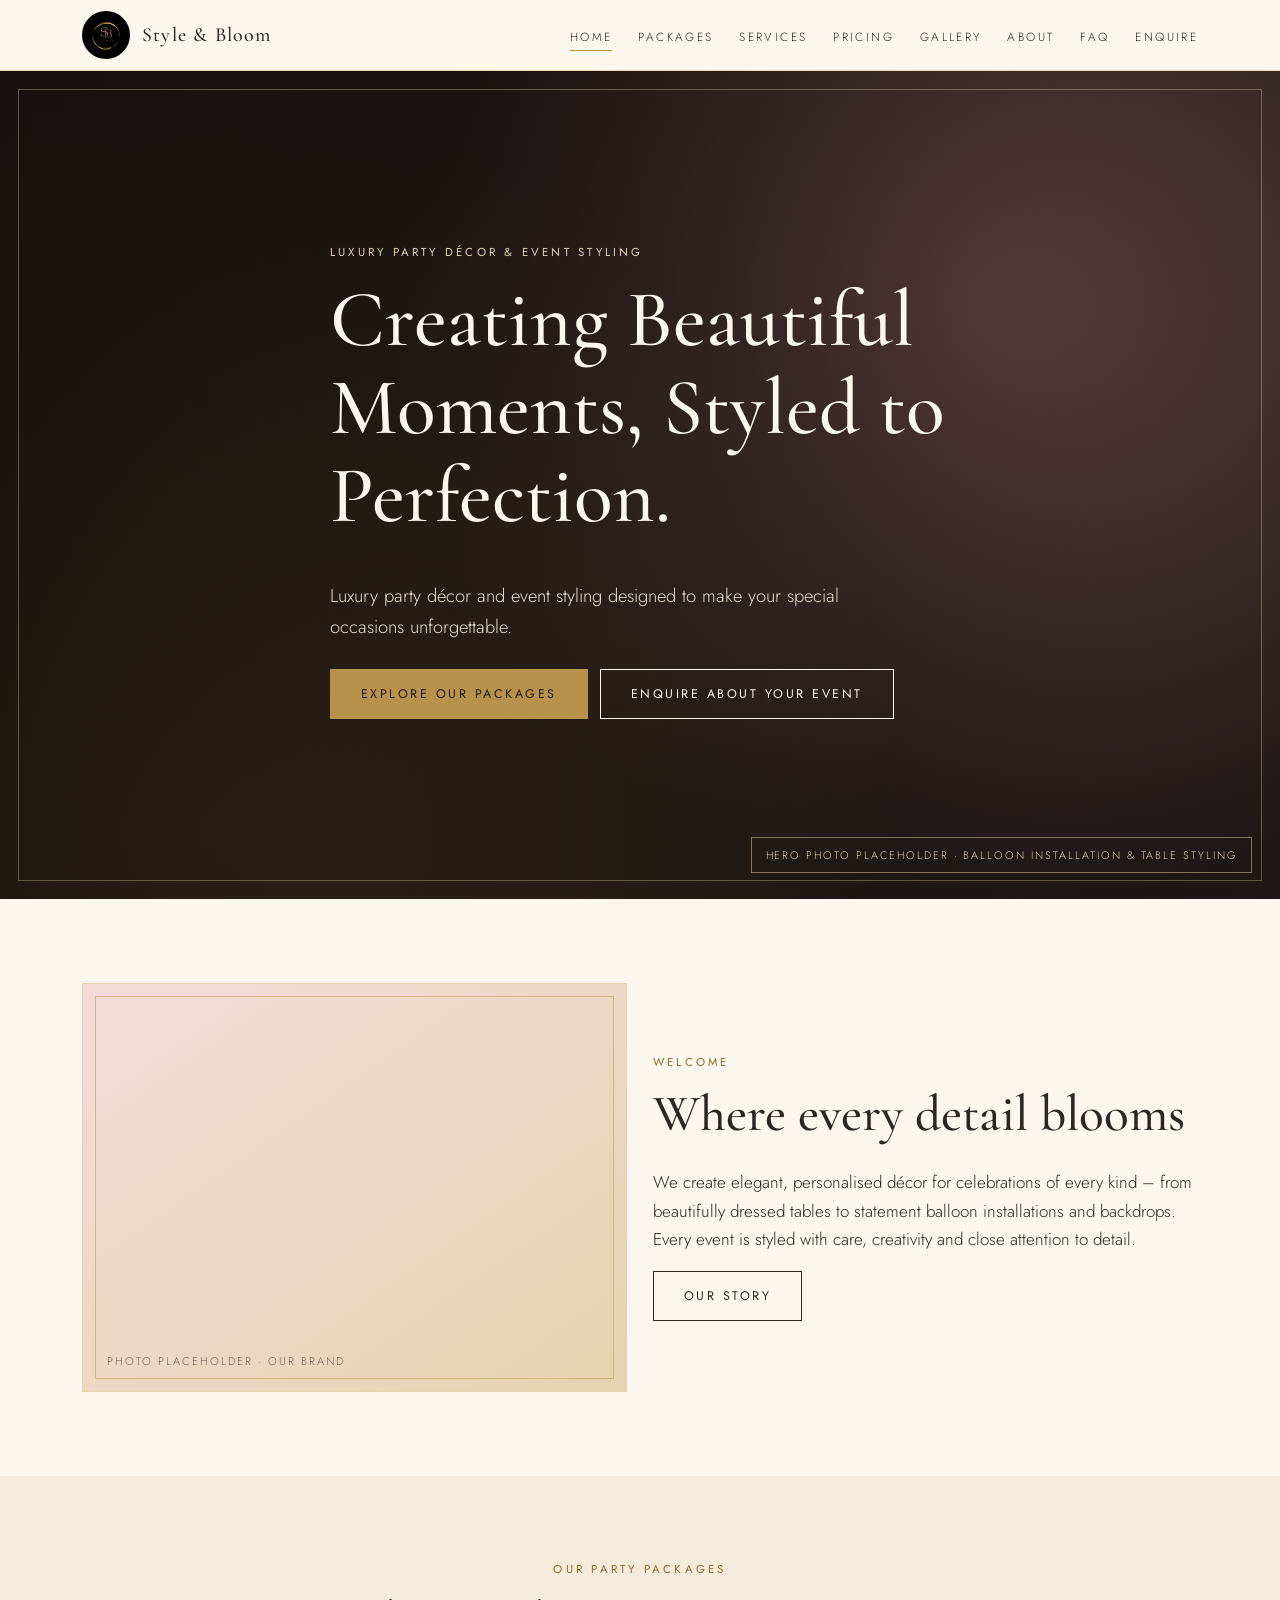
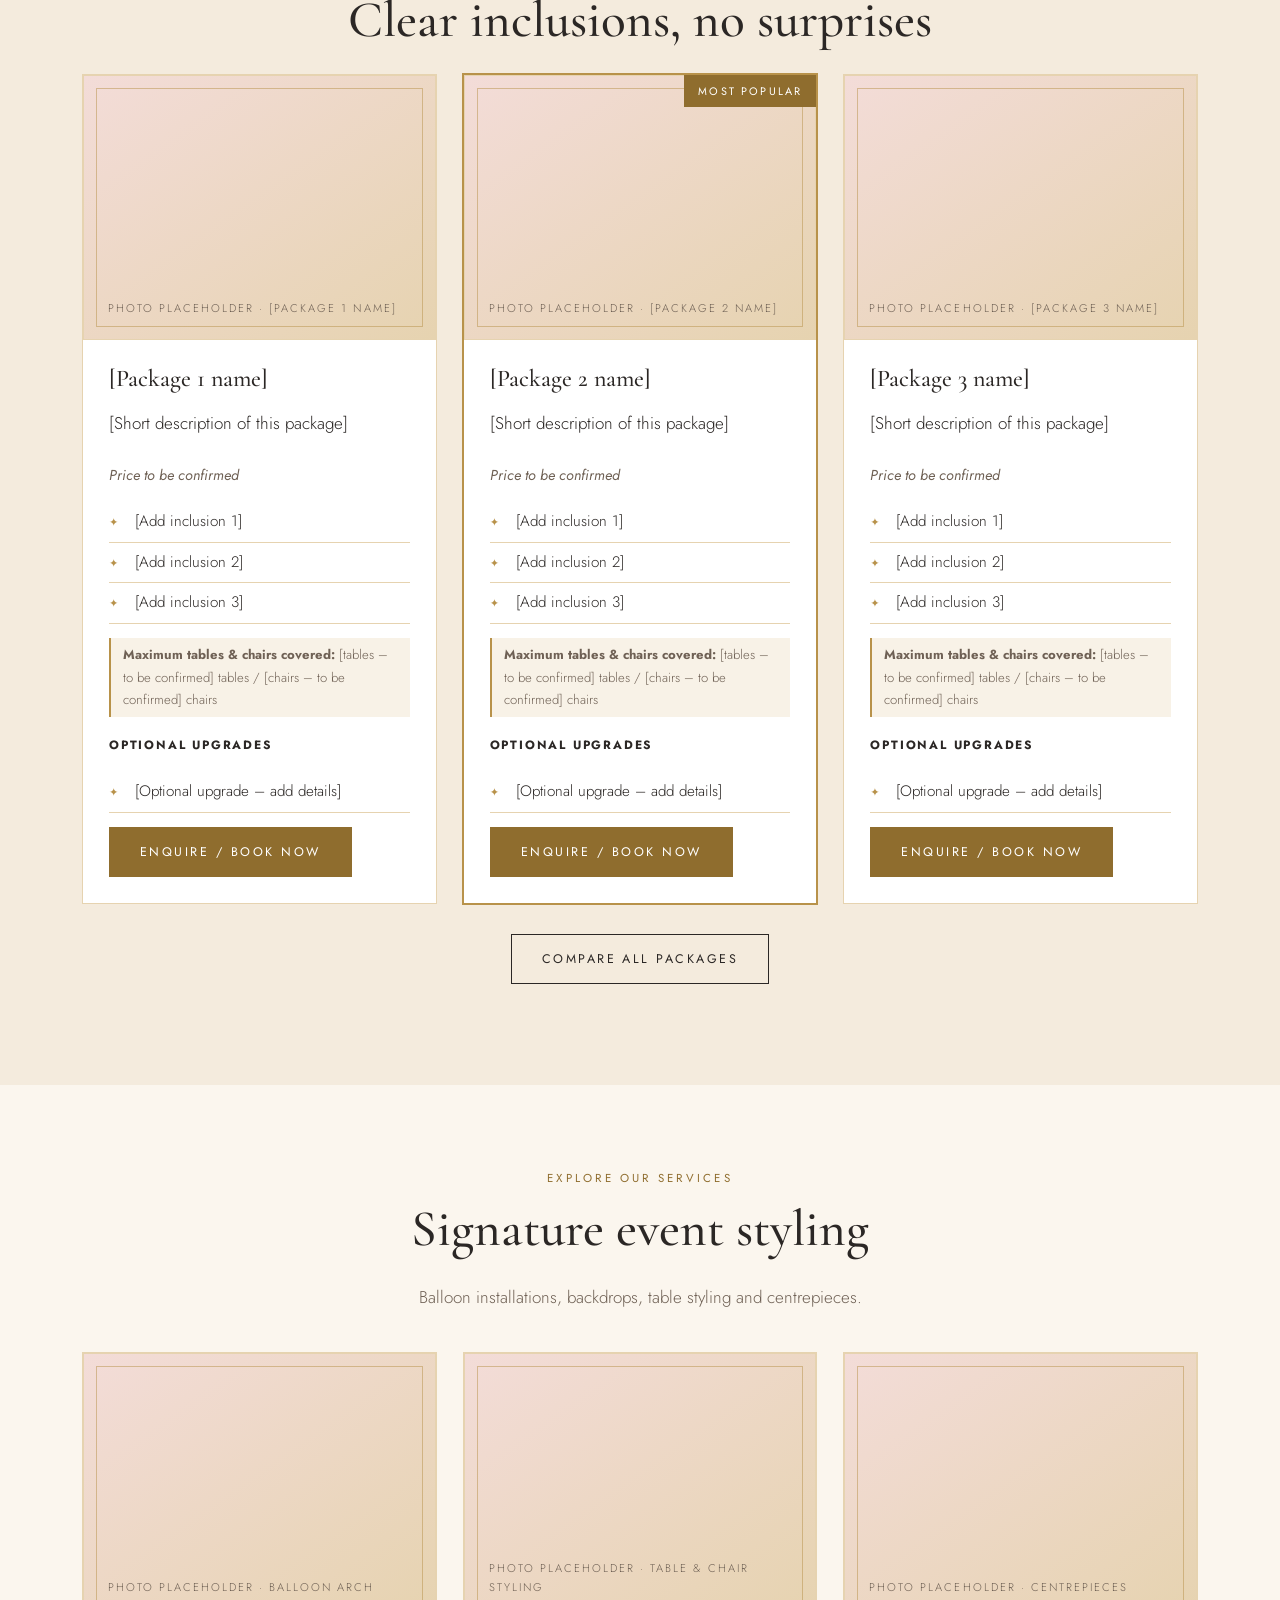
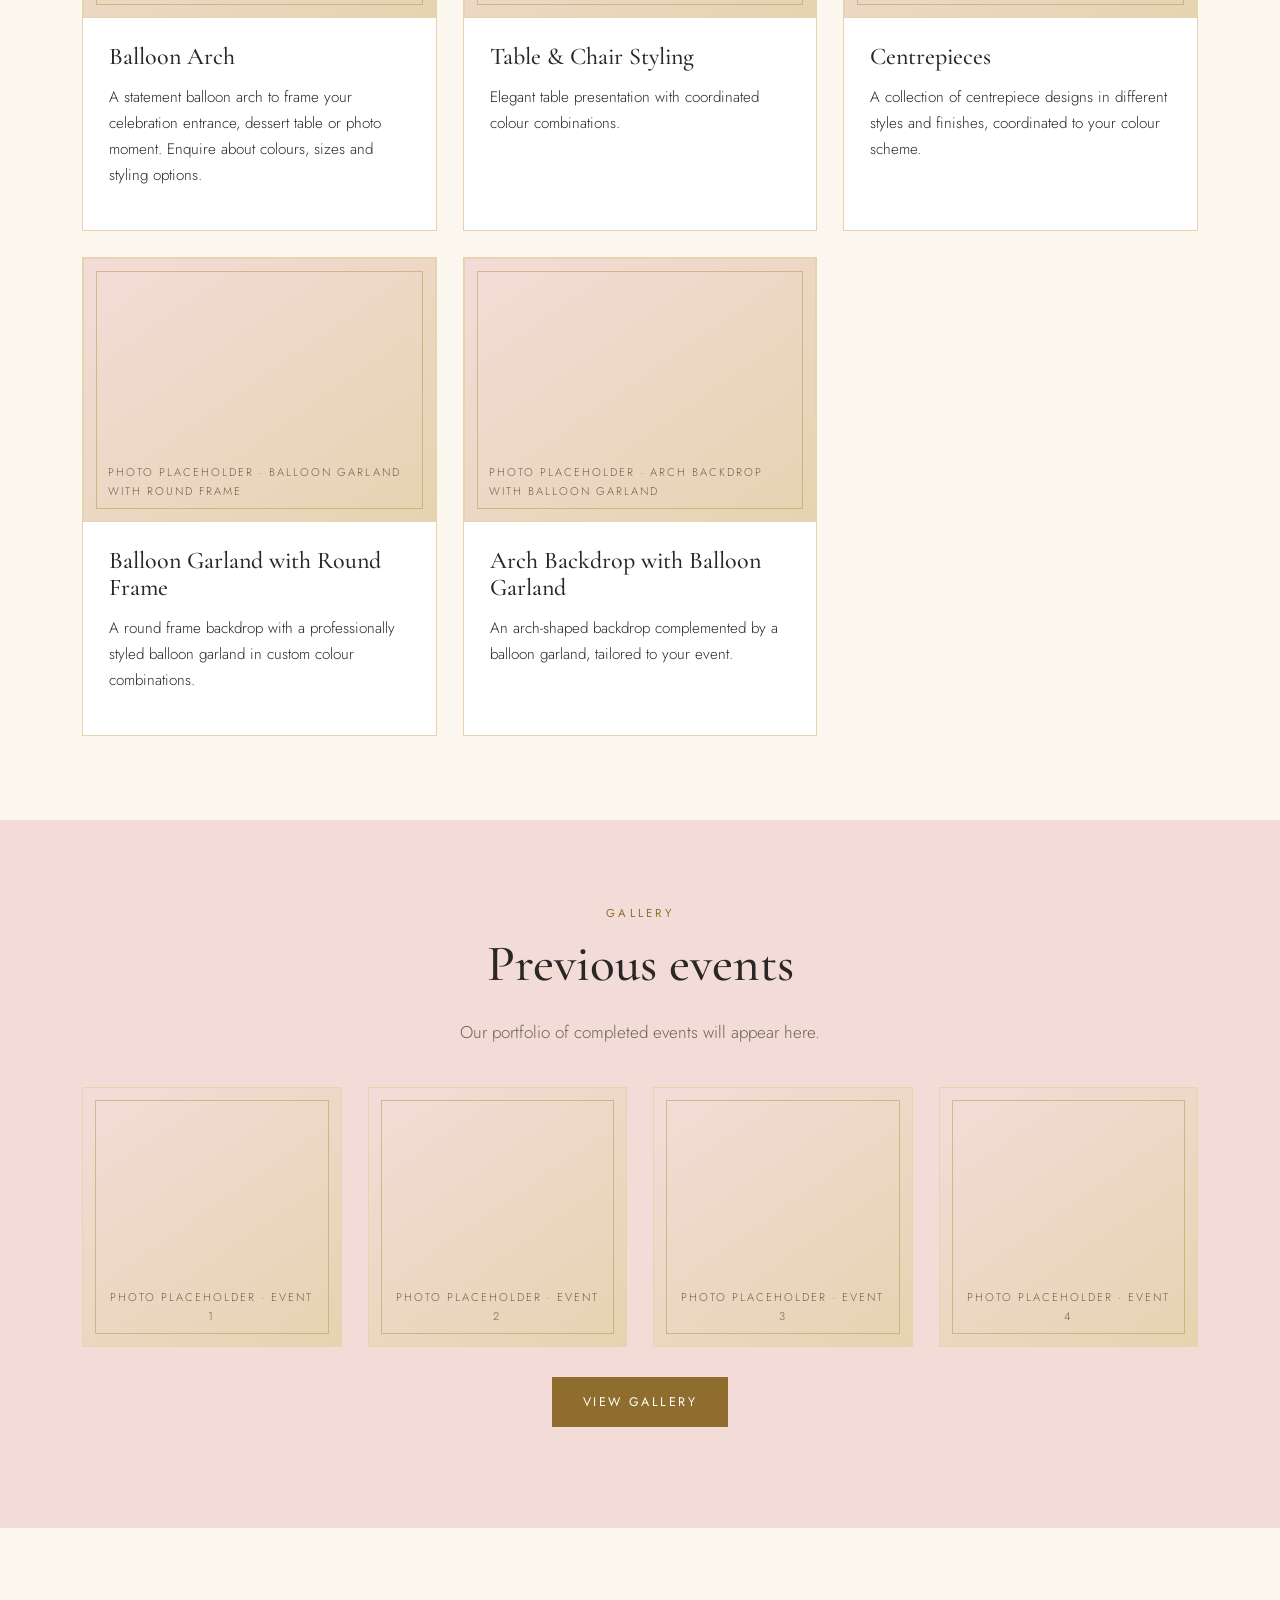
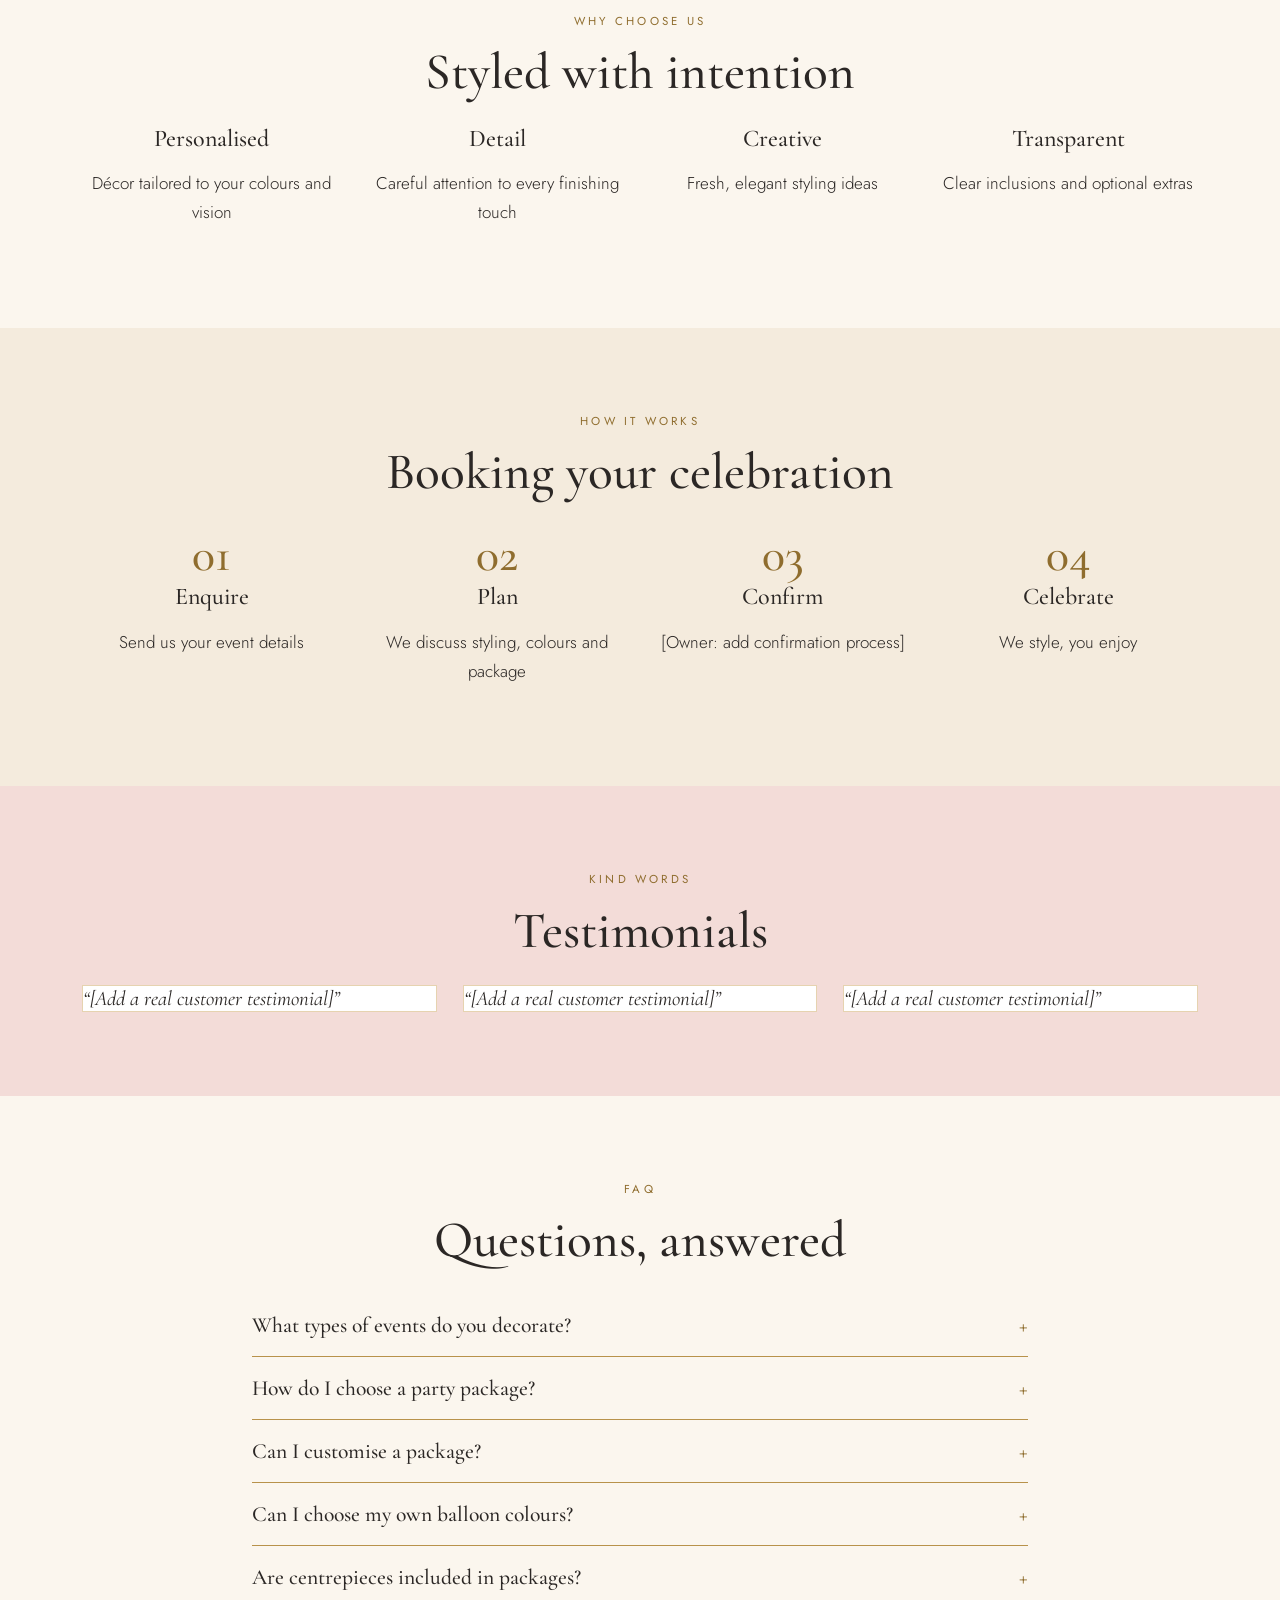
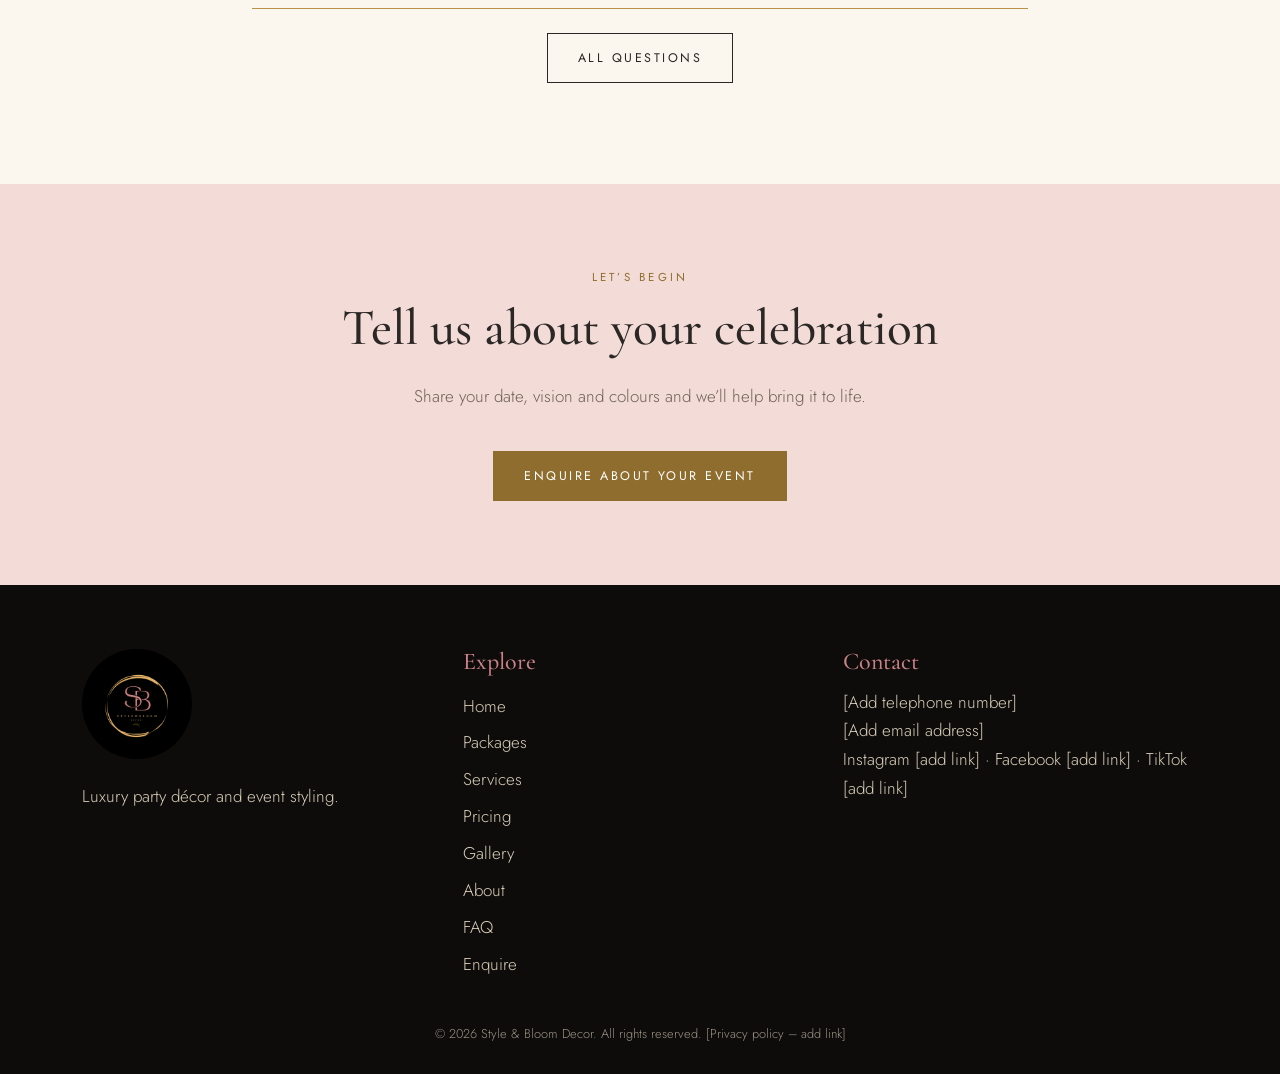
==== commit 0621bacc: "update" ====
--- a/index.html
+++ b/index.html
@@ -1,8 +1,10 @@
 <!DOCTYPE html><html lang="en-GB"><head><meta charset="utf-8"><meta name="viewport" content="width=device-width, initial-scale=1, viewport-fit=cover"><link rel="icon" href="assets/logo.png"><title>Style & Bloom Decor | Luxury Party Décor & Event Styling</title>
+<meta name="description" content="Luxury party décor and event styling: balloon arches, backdrops, table styling and centrepieces for birthdays, baby showers, engagements and weddings.">
 <link rel="preconnect" href="https://fonts.googleapis.com"><link href="https://fonts.googleapis.com/css2?family=Cormorant+Garamond:wght@400;500;600&family=Jost:wght@300;400;500&display=swap" rel="stylesheet">
 <link rel="stylesheet" href="styles.css"></head><body>
 <header><div class="wrap"><a class="brand" href="#home"><img id="lg" alt="Style & Bloom Decor logo"><span>Style & Bloom</span></a><button id="mb" aria-label="Menu">☰</button><nav id="nav"></nav></div></header>
 <main id="app"></main>
-<footer><div class="wrap grid g3"><div><img id="lg2" alt="Style & Bloom Decor"><p style="margin-top:14px">Luxury party décor and event styling.</p></div><div><h3>Explore</h3><div id="fl"></div></div><div><h3>Contact</h3><div id="fc"></div></div></div><div class="wrap c" style="margin-top:40px;font-size:.8rem;opacity:.7">© <span id="yr"></span> Style & Bloom Decor. All rights reserved. <a href="#faq">[Privacy policy – add link]</a></div></footer>
+<footer><div class="wrap grid g3"><div><img id="lg2" alt="Style & Bloom Decor"><p style="margin-top:14px">Luxury party décor and event styling.</p></div><div><h3>Explore</h3><div id="fl"></div></div><div><h3>Contact</h3><div id="fc"></div></div></div><div class="wrap c" style="margin-top:40px;font-size:.8rem;opacity:.7">© <span id="yr"></span> Style & Bloom Decor. All rights reserved. <a id="pv" href="#faq">[Privacy policy – add link]</a></div></footer>
+<div class="bar" id="bar"></div>
 <div class="lb" id="lb"><button aria-label="Close">×</button><div class="ph"><span id="lbt"></span></div></div>
 <script src="script.js"></script></body></html>
--- a/styles.css
+++ b/styles.css
@@ -1,13 +1,14 @@
-:root{--ivory:#fbf6ee;--cream:#f4ebdd;--blush:#f3dcd8;--rose:#c98187;--gold:#b8924a;--champ:#e6d3b0;--taupe:#8a7a6c;--ink:#2b2725;--bg:var(--ivory);--card:#fff;--serif:'Cormorant Garamond',Georgia,serif;--sans:'Jost',system-ui,sans-serif;box-sizing:border-box;padding-top:env(safe-area-inset-top,0px);padding-bottom:env(safe-area-inset-bottom,0px)}
-@media(prefers-color-scheme:dark){:root:not([data-theme="light"]){--ivory:#2a2523;--cream:#332d2a;--blush:#3b2f2f;--ink:#f4ebdd;--taupe:#c4b5a5;--card:#373029;--champ:#5a4c34}}
+:root{--ivory:#fbf6ee;--cream:#f4ebdd;--blush:#f3dcd8;--rose:#c98187;--gold:#b8924a;--gt:#8f6d2e;--btn:#8f6d2e;--champ:#e6d3b0;--taupe:#6f6155;--ink:#2b2725;--bg:var(--ivory);--card:#fff;--serif:'Cormorant Garamond',Georgia,serif;--sans:'Jost',system-ui,sans-serif;box-sizing:border-box;padding-top:env(safe-area-inset-top,0px);padding-bottom:env(safe-area-inset-bottom,0px)}
+@media(prefers-color-scheme:dark){:root:not([data-theme="light"]){--ivory:#2a2523;--cream:#332d2a;--blush:#3b2f2f;--ink:#f4ebdd;--taupe:#c4b5a5;--card:#373029;--champ:#5a4c34;--gt:#d9b46a}}
 html{scroll-behavior:smooth;height:100%;scroll-padding-top:80px}*{box-sizing:border-box}
 body{margin:0;background:var(--bg);color:var(--ink);font:300 17px/1.7 var(--sans);overflow-x:hidden}
-h1,h2,h3{font-family:var(--serif);font-weight:500;line-height:1.1;margin:0 0 .5em}h1{font-size:clamp(2.6rem,7vw,5rem)}h2{font-size:clamp(2rem,4.5vw,3.2rem)}h3{font-size:1.5rem}
-.lab{font-size:.72rem;letter-spacing:.28em;text-transform:uppercase;color:var(--gold);font-weight:400;display:block;margin-bottom:.8rem}
+h1,h2,h3{font-family:var(--serif);font-weight:500;line-height:1.1;margin:0 0 .5em}h1{font-size:clamp(2.6rem,7vw,5rem)}h1:focus{outline:none}h2{font-size:clamp(2rem,4.5vw,3.2rem)}h3{font-size:1.5rem}
+a:focus-visible,button:focus-visible,summary:focus-visible,.ph:focus-visible{outline:2px solid var(--gold);outline-offset:3px}
+.lab{font-size:.72rem;letter-spacing:.28em;text-transform:uppercase;color:var(--gt);font-weight:400;display:block;margin-bottom:.8rem}
 a{color:inherit}.wrap{max-width:1160px;margin:auto;padding:0 22px}section{padding:84px 0}.c{text-align:center}.sub{max-width:640px;margin:0 auto 2.5rem;color:var(--taupe)}
 .alt{background:var(--blush)}.cr{background:var(--cream)}
-.btn{display:inline-block;padding:15px 30px;border:1px solid var(--gold);background:var(--gold);color:#fff;font:400 .78rem var(--sans);letter-spacing:.2em;text-transform:uppercase;text-decoration:none;cursor:pointer;transition:.35s;min-height:48px}
-.btn:hover{background:transparent;color:var(--gold)}.btn.o{background:transparent;color:var(--ink);border-color:var(--ink)}.btn.o:hover{background:var(--ink);color:var(--ivory)}
+.btn{display:inline-block;padding:15px 30px;border:1px solid var(--btn);background:var(--btn);color:#fff;font:400 .78rem var(--sans);letter-spacing:.2em;text-transform:uppercase;text-decoration:none;cursor:pointer;transition:.35s;min-height:48px}
+.btn:hover{background:transparent;color:var(--gt)}.btn.o{background:transparent;color:var(--ink);border-color:var(--ink)}.btn.o:hover{background:var(--ink);color:var(--ivory)}
 header{position:sticky;top:0;z-index:20;background:color-mix(in srgb,var(--ivory) 92%,transparent);backdrop-filter:blur(10px);border-bottom:1px solid var(--champ);padding-top:env(safe-area-inset-top,0px)}
 header .wrap{display:flex;align-items:center;justify-content:space-between;height:70px}
 .brand{display:flex;align-items:center;gap:12px;text-decoration:none;font:500 1.25rem var(--serif);letter-spacing:.06em}.brand img{width:48px;height:48px;border-radius:50%}
@@ -15,30 +16,41 @@
 nav a:after{content:"";position:absolute;left:0;bottom:0;width:0;height:1px;background:var(--gold);transition:.3s}nav a:hover:after,nav a.on:after{width:100%}
 #mb{display:none;background:none;border:1px solid var(--champ);color:var(--ink);width:48px;height:48px;font-size:1.3rem;cursor:pointer}
 @media(max-width:900px){#mb{display:block}nav{display:none;position:absolute;top:100%;left:0;right:0;background:var(--ivory);padding:12px 22px 22px;border-bottom:1px solid var(--champ)}nav.open{display:block}nav a{display:block;margin:0;padding:14px 0;border-bottom:1px solid var(--champ)}section{padding:60px 0}}
-.hero{min-height:88vh;display:flex;align-items:center;background:radial-gradient(circle at 80% 20%,var(--blush),transparent 55%),radial-gradient(circle at 10% 90%,var(--champ),transparent 50%),var(--ivory);position:relative}
-.hero .wrap{display:grid;grid-template-columns:1.1fr .9fr;gap:50px;align-items:center}.hero p{font-size:1.15rem;max-width:520px;color:var(--taupe)}.hero .btn{margin:8px 12px 8px 0}
-@media(max-width:900px){.hero .wrap{grid-template-columns:1fr}.hero{padding:50px 0}}
+.hero{min-height:92vh;display:flex;align-items:center;position:relative;isolation:isolate;color:#fbf6ee;
+ background:linear-gradient(90deg,rgba(20,15,12,.82) 0%,rgba(20,15,12,.5) 55%,rgba(20,15,12,.2) 100%),
+ var(--hero-img,radial-gradient(circle at 78% 28%,rgba(201,129,135,.5),transparent 52%),radial-gradient(circle at 12% 92%,rgba(184,146,74,.4),transparent 55%),#1f1a18) center/cover no-repeat}
+.hero:after{content:"";position:absolute;inset:18px;border:1px solid rgba(230,211,176,.35);pointer-events:none;z-index:-1}
+.hero-copy{max-width:620px;padding:40px 0}
+.hero h1{color:#fbf6ee}.hero .lab{color:#e6d3b0}
+.hero p{font-size:1.15rem;max-width:520px;color:#eadfce}.hero .btn{margin:8px 12px 8px 0}
+.hero .btn{background:var(--gold);border-color:var(--gold);color:#1f1a18}.hero .btn:hover{background:transparent;color:#fbf6ee}
+.hero .btn.o{background:transparent;color:#fbf6ee;border-color:#fbf6ee}.hero .btn.o:hover{background:#fbf6ee;color:#2b2725}
+.hero-tag{position:absolute;right:28px;bottom:26px;font-size:.68rem;letter-spacing:.18em;text-transform:uppercase;color:#e6d3b0;border:1px solid rgba(230,211,176,.5);padding:8px 14px}
+@media(max-width:900px){.hero{min-height:84vh;background-position:65% center}.hero-tag{left:22px;right:22px;text-align:center}}
 .ph{position:relative;display:flex;align-items:flex-end;aspect-ratio:4/5;background:linear-gradient(145deg,var(--blush),var(--champ));overflow:hidden;border:1px solid var(--champ)}
 .ph:before{content:"";position:absolute;inset:12px;border:1px solid rgba(184,146,74,.5)}.ph span{position:relative;padding:20px 24px;font-size:.7rem;letter-spacing:.18em;text-transform:uppercase;color:var(--taupe)}
 .ph.w{aspect-ratio:4/3}.ph.s{aspect-ratio:1}
 .grid{display:grid;gap:26px}.g3{grid-template-columns:repeat(auto-fit,minmax(280px,1fr))}.g2{grid-template-columns:repeat(auto-fit,minmax(320px,1fr))}.g4{grid-template-columns:repeat(auto-fit,minmax(220px,1fr))}
-.card{background:var(--card);border:1px solid var(--champ);transition:.4s}.card:hover{transform:translateY(-6px);box-shadow:0 18px 40px rgba(120,90,60,.14)}.card .b{padding:26px}
-.price{font:500 1.7rem var(--serif);color:var(--gold)}.tbc{font:400 .9rem var(--sans);color:var(--taupe);font-style:italic}
+.card{background:var(--card);border:1px solid var(--champ);transition:.4s;position:relative}.card:hover{transform:translateY(-6px);box-shadow:0 18px 40px rgba(120,90,60,.14)}.card .b{padding:26px}
+.card.pop{border-color:var(--gold);box-shadow:0 0 0 1px var(--gold)}.badge{position:absolute;top:0;right:0;z-index:2;background:var(--btn);color:#fff;font:400 .68rem var(--sans);letter-spacing:.2em;text-transform:uppercase;padding:8px 14px}
+.price{font:500 1.7rem var(--serif);color:var(--gt)}.price small{font:300 .8rem var(--sans);color:var(--taupe)}.tbc{font:400 .9rem var(--sans);color:var(--taupe);font-style:italic}
 ul.in{list-style:none;padding:0;margin:14px 0}ul.in li{padding:7px 0 7px 26px;border-bottom:1px solid var(--champ);position:relative;font-size:.95rem}ul.in li:before{content:"✦";position:absolute;left:0;color:var(--gold);font-size:.7rem;top:11px}
 .note{font-size:.82rem;color:var(--taupe);border-left:2px solid var(--gold);padding:6px 12px;margin:12px 0;background:color-mix(in srgb,var(--champ) 30%,transparent)}
-.cap{display:inline-block;border:1px solid var(--gold);padding:6px 14px;font-size:.78rem;letter-spacing:.1em;margin:4px 6px 4px 0;color:var(--gold)}
-.chips{display:flex;flex-wrap:wrap;gap:8px;justify-content:center;margin-bottom:30px}.chip{border:1px solid var(--champ);background:var(--card);color:var(--ink);padding:10px 18px;font:400 .75rem var(--sans);letter-spacing:.12em;text-transform:uppercase;cursor:pointer;min-height:44px}.chip.on{background:var(--gold);color:#fff;border-color:var(--gold)}
+.cap{display:inline-block;border:1px solid var(--gold);padding:6px 14px;font-size:.78rem;letter-spacing:.1em;margin:4px 6px 4px 0;color:var(--gt)}
+.chips{display:flex;flex-wrap:wrap;gap:8px;justify-content:center;margin-bottom:30px}.chip{border:1px solid var(--champ);background:var(--card);color:var(--ink);padding:10px 18px;font:400 .75rem var(--sans);letter-spacing:.12em;text-transform:uppercase;cursor:pointer;min-height:44px}.chip.on{background:var(--btn);color:#fff;border-color:var(--btn)}
 .gal{columns:3 260px;column-gap:18px}.gal .ph{margin-bottom:18px;cursor:zoom-in;transition:.4s}.gal .ph:hover{filter:brightness(.96);transform:scale(1.015)}
 .pagehead{padding:70px 0 50px;background:var(--blush);text-align:center}
 table{width:100%;border-collapse:collapse;background:var(--card);font-size:.92rem}th,td{padding:14px;border:1px solid var(--champ);text-align:left;vertical-align:top}th{font:500 1.2rem var(--serif);background:var(--cream)}.tw{overflow-x:auto}
-details{border-bottom:1px solid var(--gold);padding:18px 0}summary{cursor:pointer;font:500 1.35rem var(--serif);list-style:none;display:flex;justify-content:space-between;gap:12px}summary::after{content:"+";color:var(--gold);transition:.3s}details[open] summary::after{transform:rotate(45deg)}details p{margin:12px 0 0;color:var(--taupe)}
+details{border-bottom:1px solid var(--gold);padding:18px 0}summary{cursor:pointer;font:500 1.35rem var(--serif);list-style:none;display:flex;justify-content:space-between;gap:12px}summary::after{content:"+";color:var(--gt);transition:.3s}details[open] summary::after{transform:rotate(45deg)}details p{margin:12px 0 0;color:var(--taupe)}
 form{display:grid;gap:16px;grid-template-columns:1fr 1fr}.f{display:flex;flex-direction:column;gap:6px}.f.full{grid-column:1/-1}label{font-size:.72rem;letter-spacing:.16em;text-transform:uppercase;color:var(--taupe)}
 input,select,textarea{font:300 16px var(--sans);padding:14px;border:1px solid var(--champ);background:var(--card);color:var(--ink);width:100%;border-radius:0;min-height:48px}input:focus,select:focus,textarea:focus{outline:2px solid var(--gold)}
 .ck{display:flex;flex-wrap:wrap;gap:8px 18px}.ck label{text-transform:none;letter-spacing:0;font-size:.95rem;display:flex;gap:8px;align-items:center}.ck input{width:auto;min-height:0}
 @media(max-width:700px){form{grid-template-columns:1fr}}
 #msg{padding:22px;border:1px solid var(--gold);background:var(--card);margin-top:20px;display:none}
 footer{background:#0d0c0b;color:#d9cdb8;padding:64px 0 30px}footer a{text-decoration:none}footer h3{color:var(--rose)}footer img{width:110px;border-radius:50%}
+.bar{display:none}
+@media(max-width:700px){.bar.show{display:flex;position:fixed;left:0;right:0;bottom:0;z-index:30;background:var(--ivory);border-top:1px solid var(--champ);padding:10px 14px calc(10px + env(safe-area-inset-bottom,0px));gap:10px}.bar .btn{flex:1;text-align:center;padding:13px 10px}body{padding-bottom:76px}}
 .lb{position:fixed;inset:0;background:rgba(20,15,12,.9);display:none;align-items:center;justify-content:center;z-index:50;padding:20px}.lb.open{display:flex}.lb .ph{width:min(90vw,620px);aspect-ratio:4/3}.lb button{position:absolute;top:calc(14px + env(safe-area-inset-top,0px));right:18px;font-size:2rem;background:none;border:0;color:#fff;cursor:pointer;min-width:48px;min-height:48px}
 .rv{opacity:0;transform:translateY(24px);transition:opacity .9s ease,transform .9s ease}.rv.in{opacity:1;transform:none}
 @media(prefers-reduced-motion:reduce){*{transition:none!important;animation:none!important;scroll-behavior:auto!important}.rv{opacity:1;transform:none}}
-.step{font:500 3rem var(--serif);color:var(--gold)}+.step{font:500 3rem var(--serif);color:var(--gt)}
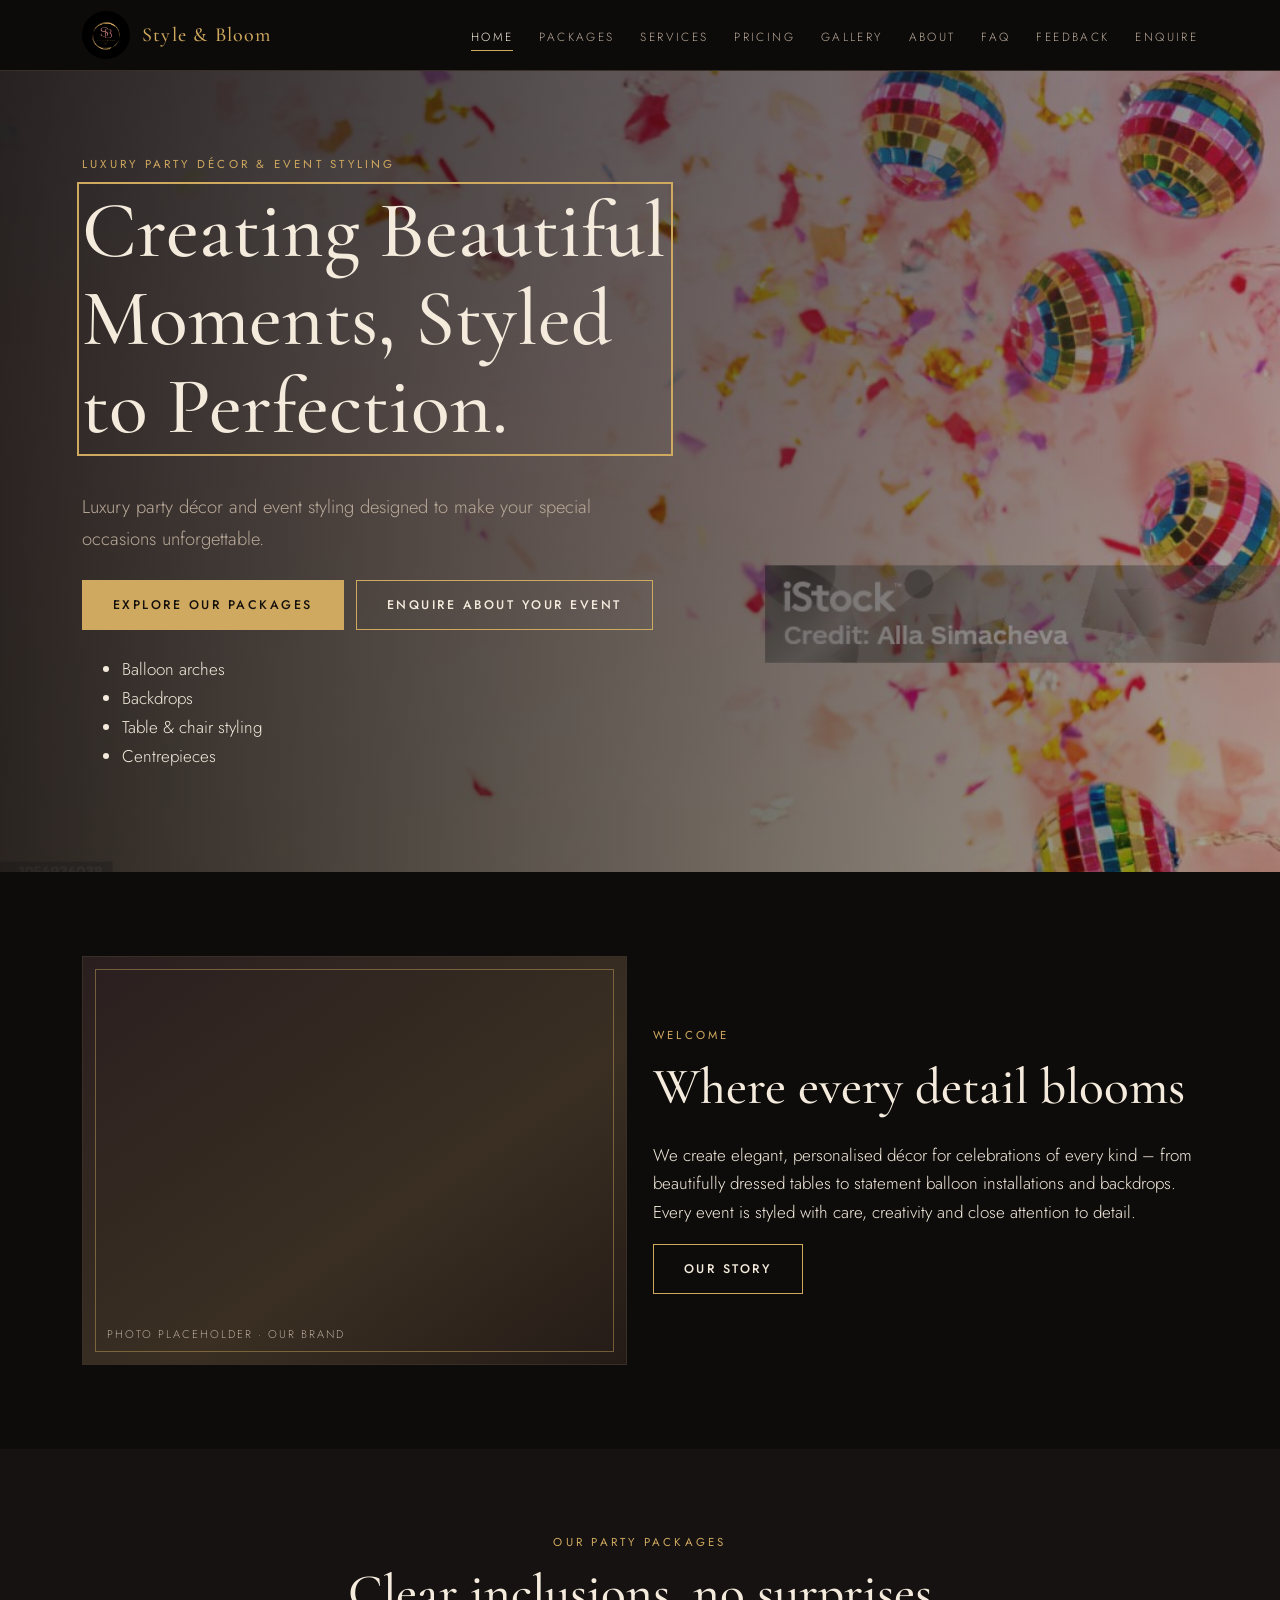
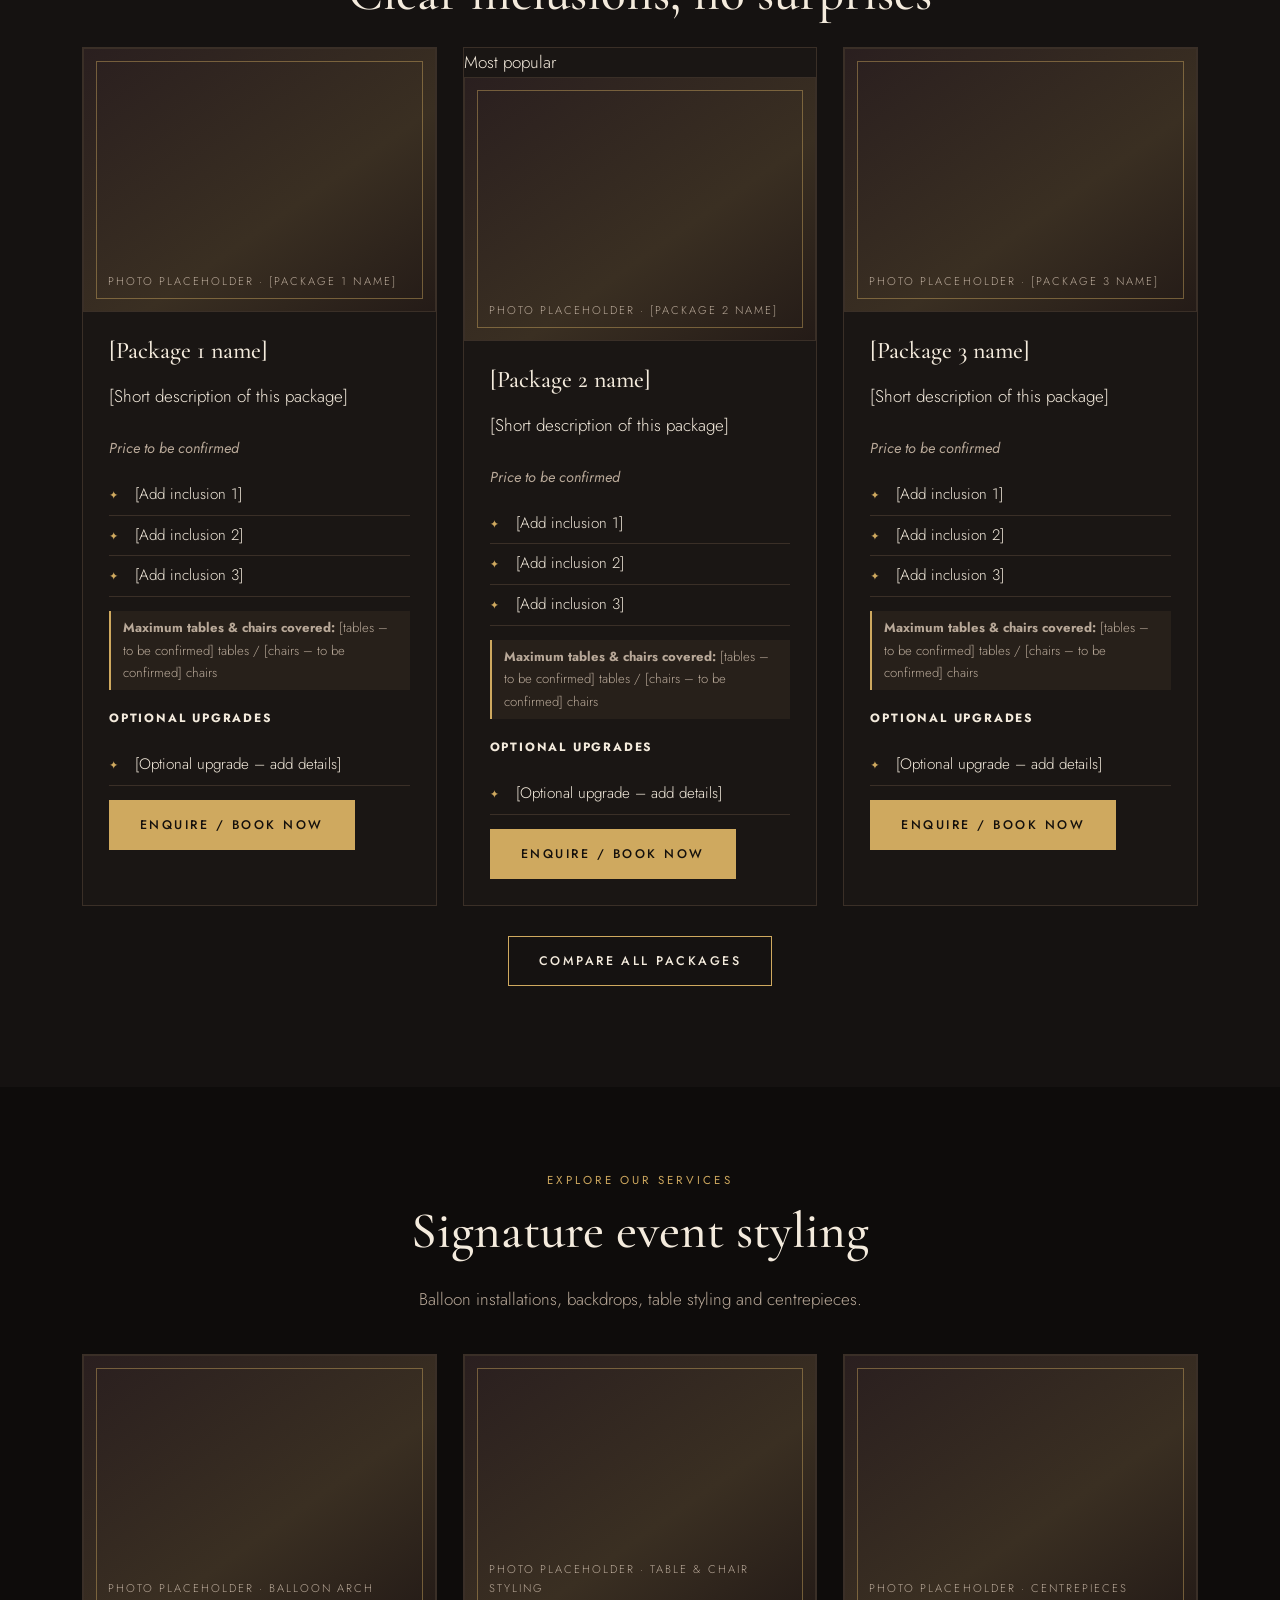
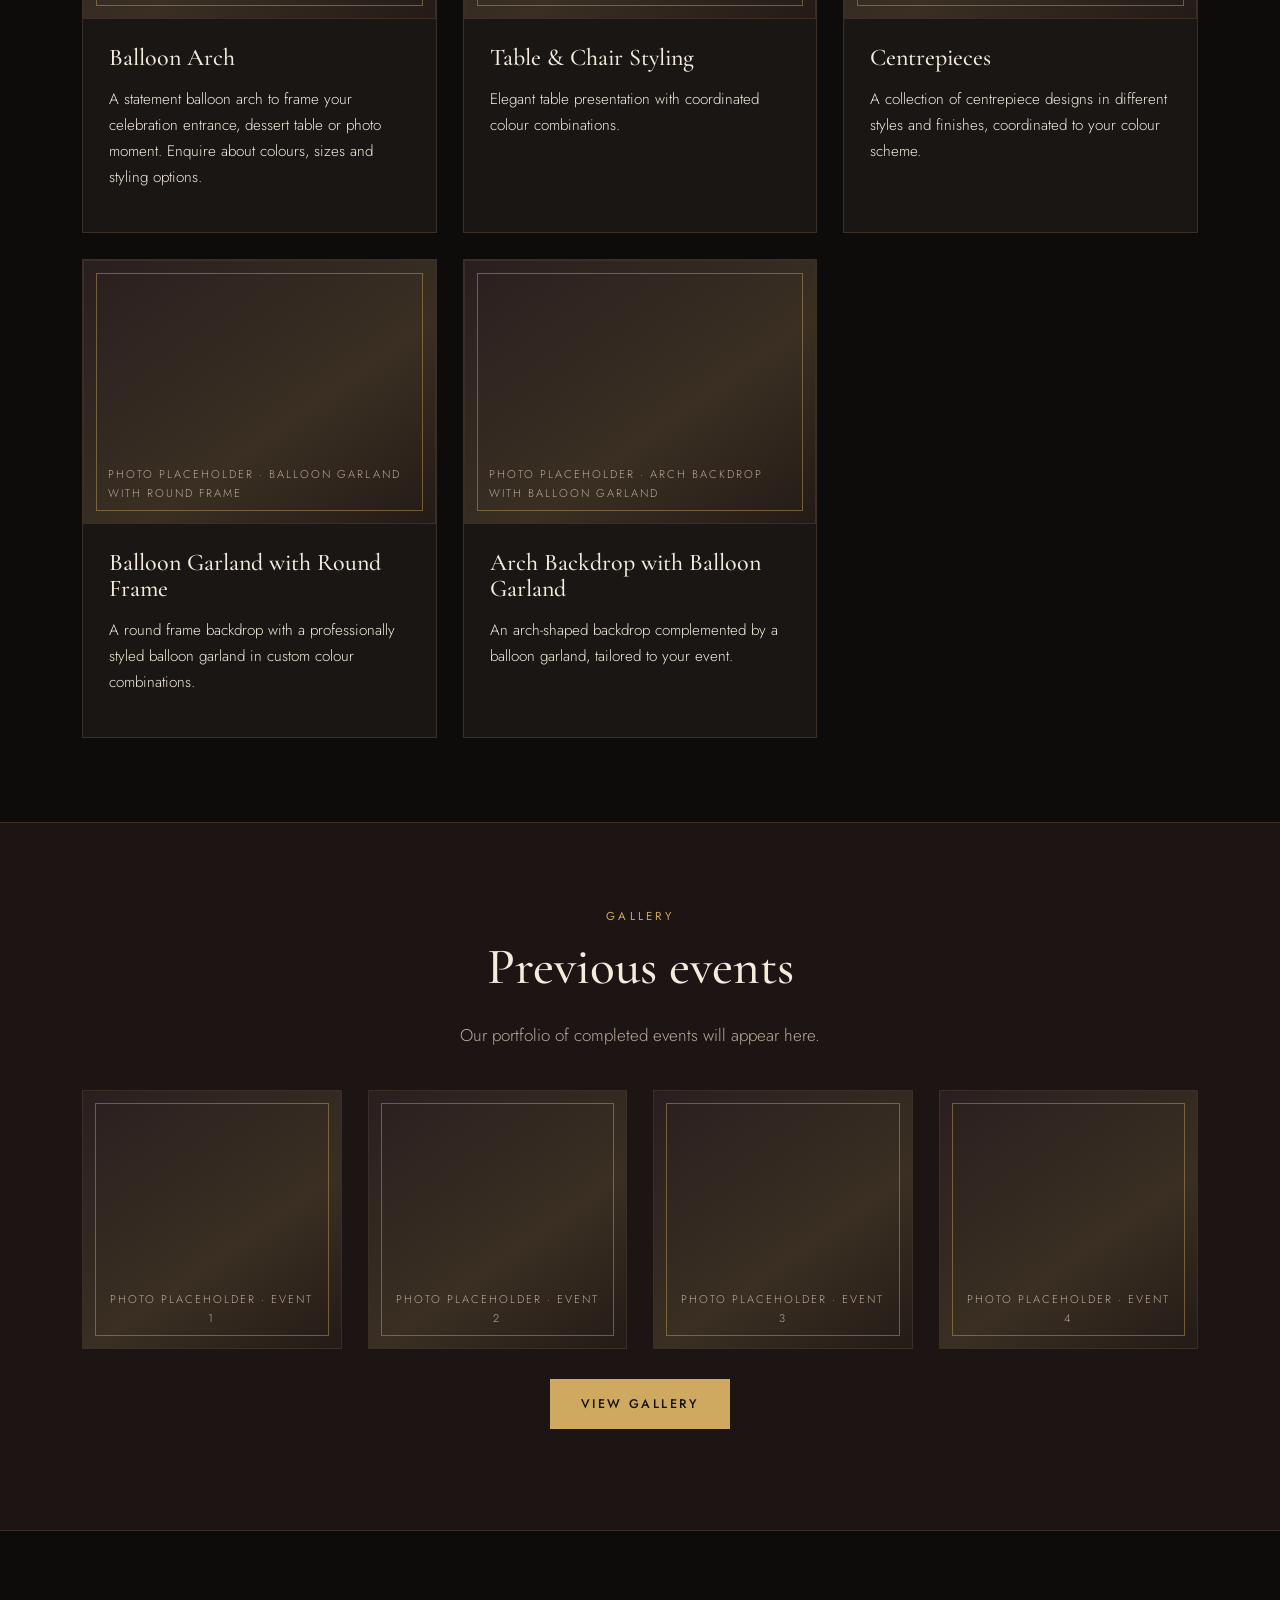
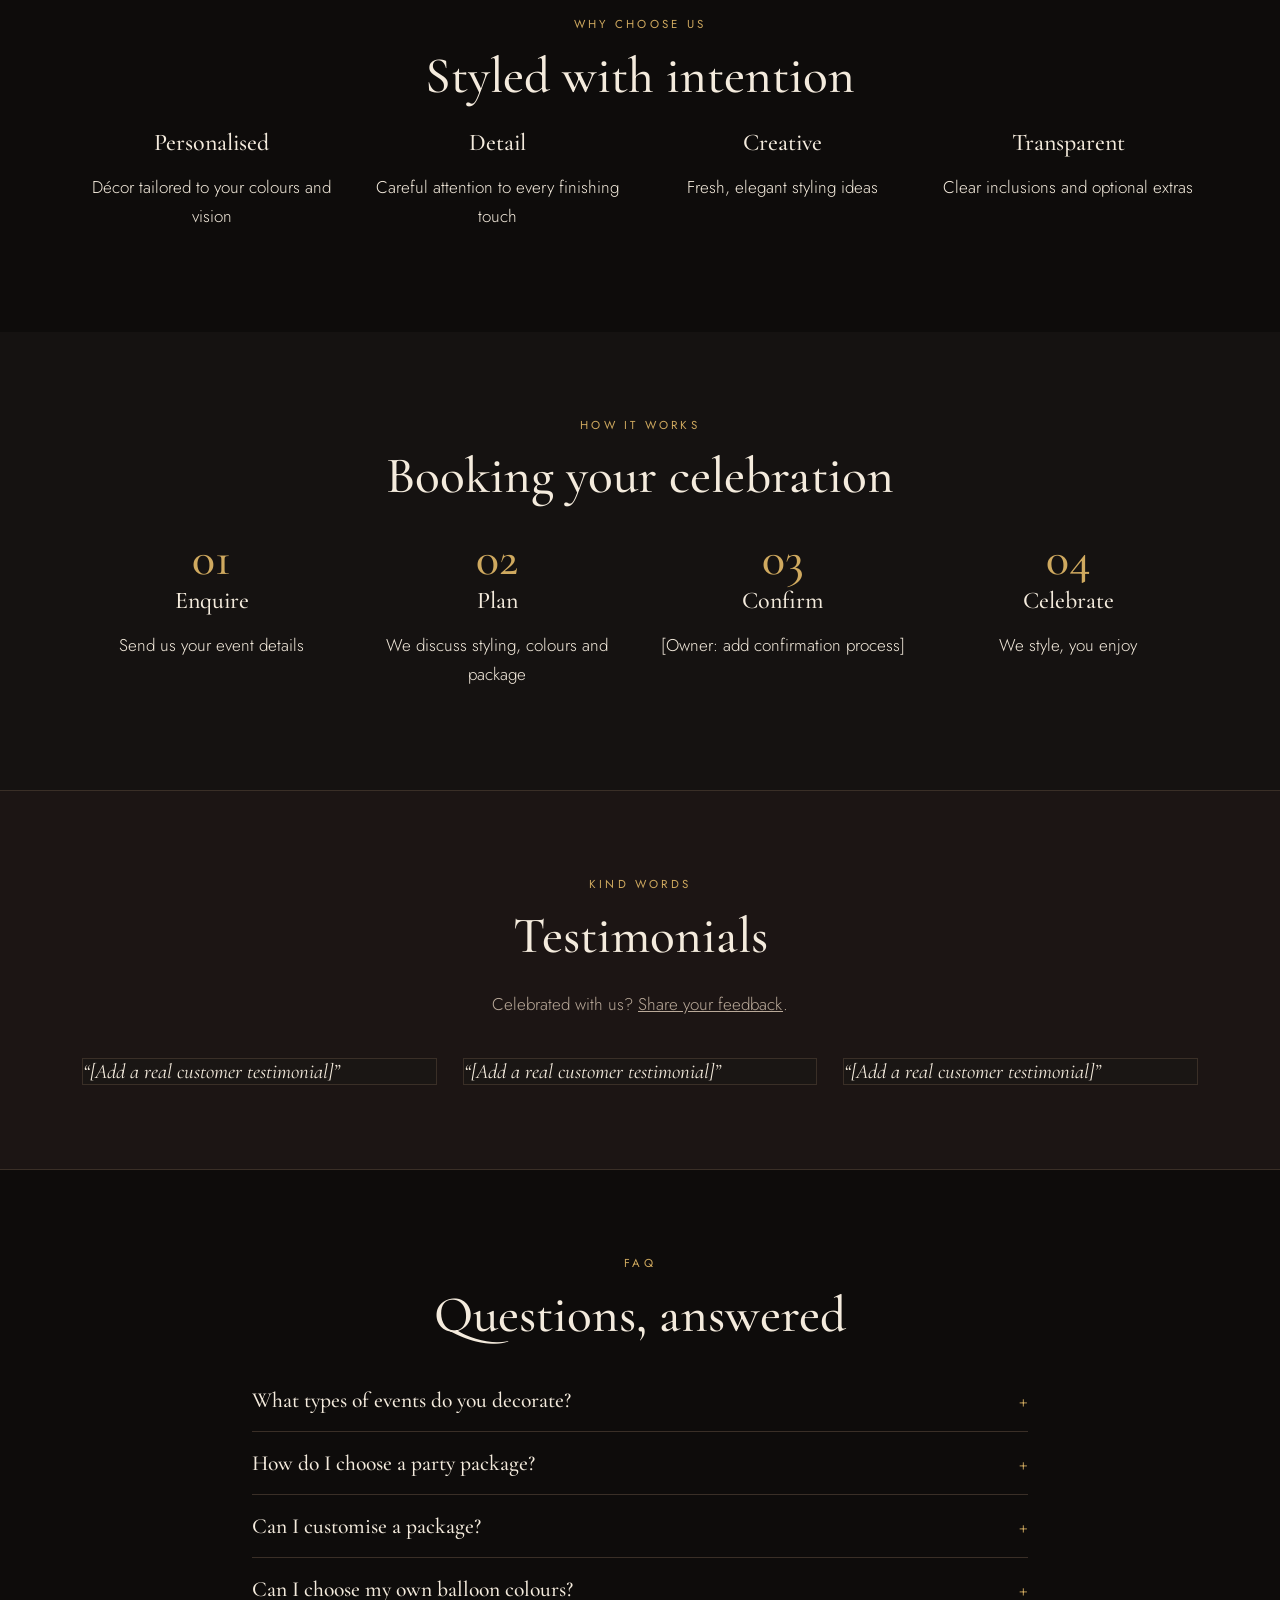
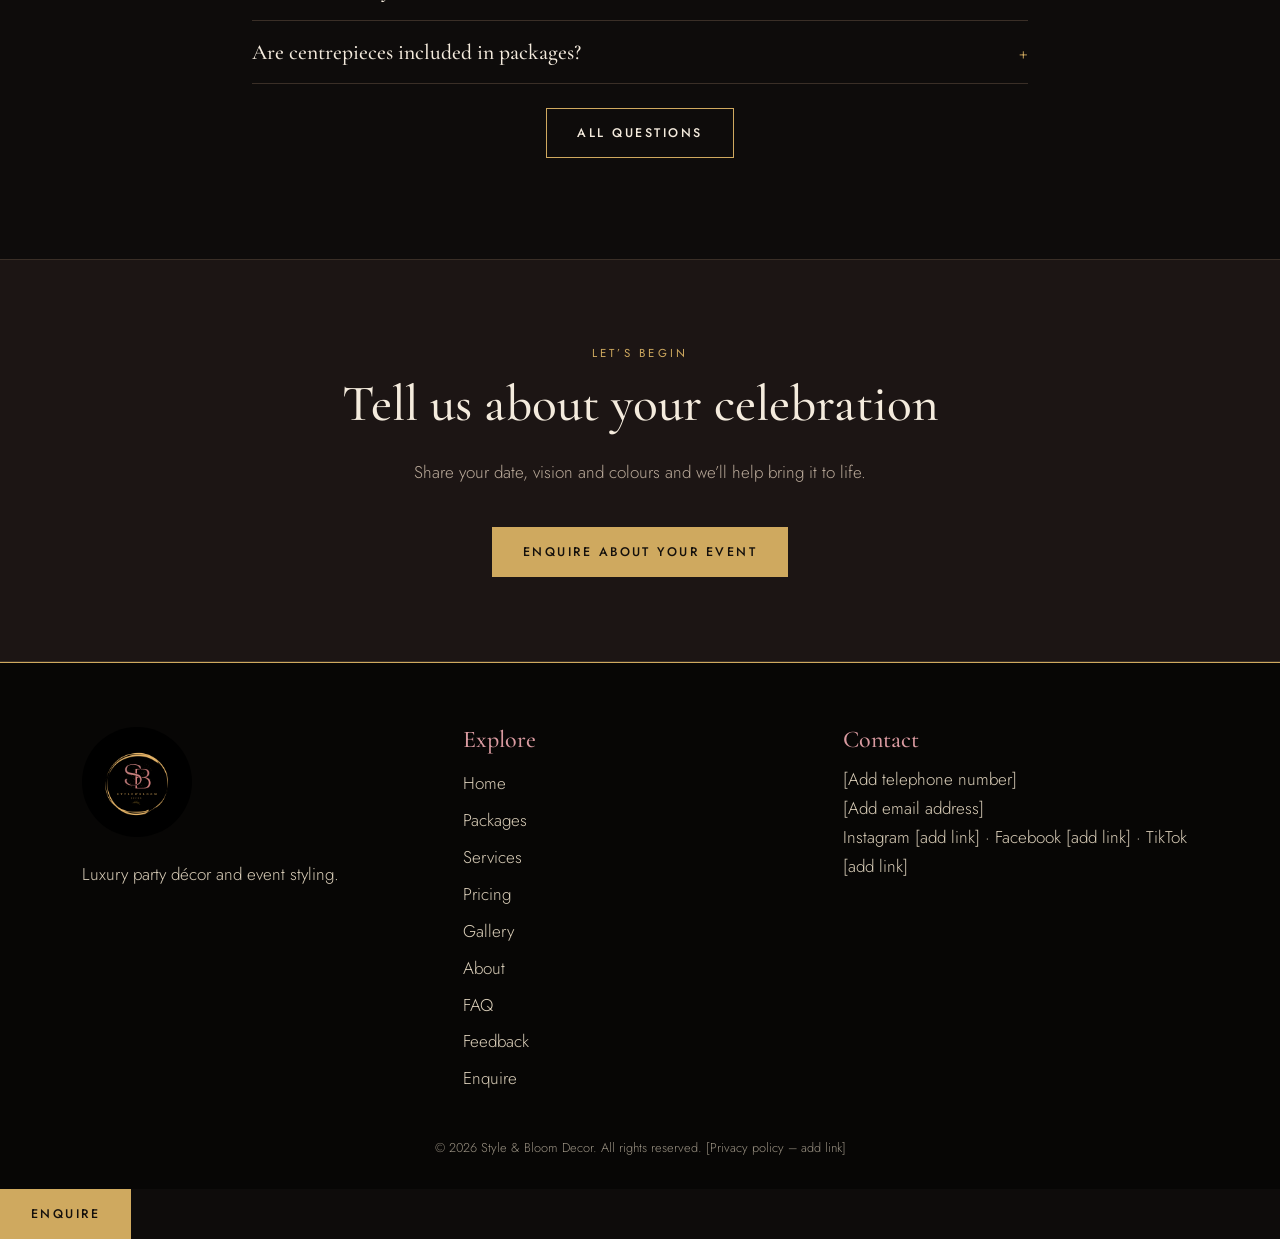
==== commit ff337e5f: "updated style and added feedback" ====
--- a/index.html
+++ b/index.html
@@ -7,4 +7,5 @@
 <footer><div class="wrap grid g3"><div><img id="lg2" alt="Style & Bloom Decor"><p style="margin-top:14px">Luxury party décor and event styling.</p></div><div><h3>Explore</h3><div id="fl"></div></div><div><h3>Contact</h3><div id="fc"></div></div></div><div class="wrap c" style="margin-top:40px;font-size:.8rem;opacity:.7">© <span id="yr"></span> Style & Bloom Decor. All rights reserved. <a id="pv" href="#faq">[Privacy policy – add link]</a></div></footer>
 <div class="bar" id="bar"></div>
 <div class="lb" id="lb"><button aria-label="Close">×</button><div class="ph"><span id="lbt"></span></div></div>
-<script src="script.js"></script></body></html>
+<script src="script.js"></script>
+<script src="feedback.js"></script></body></html>
--- a/styles.css
+++ b/styles.css
@@ -1,56 +1,61 @@
-:root{--ivory:#fbf6ee;--cream:#f4ebdd;--blush:#f3dcd8;--rose:#c98187;--gold:#b8924a;--gt:#8f6d2e;--btn:#8f6d2e;--champ:#e6d3b0;--taupe:#6f6155;--ink:#2b2725;--bg:var(--ivory);--card:#fff;--serif:'Cormorant Garamond',Georgia,serif;--sans:'Jost',system-ui,sans-serif;box-sizing:border-box;padding-top:env(safe-area-inset-top,0px);padding-bottom:env(safe-area-inset-bottom,0px)}
-@media(prefers-color-scheme:dark){:root:not([data-theme="light"]){--ivory:#2a2523;--cream:#332d2a;--blush:#3b2f2f;--ink:#f4ebdd;--taupe:#c4b5a5;--card:#373029;--champ:#5a4c34;--gt:#d9b46a}}
+/* Style & Bloom Decor — dark theme. Drop-in replacement: index.html and script.js are unchanged. */
+:root{color-scheme:dark;
+--ivory:#0e0c0b;--cream:#151211;--blush:#1c1514;--card:#1a1614;--champ:#3a2f27;
+--rose:#d99aa0;--gold:#cfa95f;--taupe:#b9a999;--ink:#f4ebdd;--bg:var(--ivory);
+--serif:'Cormorant Garamond',Georgia,serif;--sans:'Jost',system-ui,sans-serif;
+box-sizing:border-box;padding-top:env(safe-area-inset-top,0px);padding-bottom:env(safe-area-inset-bottom,0px)}
 html{scroll-behavior:smooth;height:100%;scroll-padding-top:80px}*{box-sizing:border-box}
 body{margin:0;background:var(--bg);color:var(--ink);font:300 17px/1.7 var(--sans);overflow-x:hidden}
-h1,h2,h3{font-family:var(--serif);font-weight:500;line-height:1.1;margin:0 0 .5em}h1{font-size:clamp(2.6rem,7vw,5rem)}h1:focus{outline:none}h2{font-size:clamp(2rem,4.5vw,3.2rem)}h3{font-size:1.5rem}
-a:focus-visible,button:focus-visible,summary:focus-visible,.ph:focus-visible{outline:2px solid var(--gold);outline-offset:3px}
-.lab{font-size:.72rem;letter-spacing:.28em;text-transform:uppercase;color:var(--gt);font-weight:400;display:block;margin-bottom:.8rem}
+h1,h2,h3{font-family:var(--serif);font-weight:500;line-height:1.1;margin:0 0 .5em}h1{font-size:clamp(2.6rem,7vw,5rem)}h2{font-size:clamp(2rem,4.5vw,3.2rem)}h3{font-size:1.5rem}
+.lab{font-size:.72rem;letter-spacing:.28em;text-transform:uppercase;color:var(--gold);font-weight:400;display:block;margin-bottom:.8rem}
 a{color:inherit}.wrap{max-width:1160px;margin:auto;padding:0 22px}section{padding:84px 0}.c{text-align:center}.sub{max-width:640px;margin:0 auto 2.5rem;color:var(--taupe)}
-.alt{background:var(--blush)}.cr{background:var(--cream)}
-.btn{display:inline-block;padding:15px 30px;border:1px solid var(--btn);background:var(--btn);color:#fff;font:400 .78rem var(--sans);letter-spacing:.2em;text-transform:uppercase;text-decoration:none;cursor:pointer;transition:.35s;min-height:48px}
-.btn:hover{background:transparent;color:var(--gt)}.btn.o{background:transparent;color:var(--ink);border-color:var(--ink)}.btn.o:hover{background:var(--ink);color:var(--ivory)}
-header{position:sticky;top:0;z-index:20;background:color-mix(in srgb,var(--ivory) 92%,transparent);backdrop-filter:blur(10px);border-bottom:1px solid var(--champ);padding-top:env(safe-area-inset-top,0px)}
+.alt{background:var(--blush);border-top:1px solid var(--champ);border-bottom:1px solid var(--champ)}.cr{background:var(--cream)}
+:focus-visible{outline:2px solid var(--gold);outline-offset:3px}
+.btn{display:inline-block;padding:15px 30px;border:1px solid var(--gold);background:var(--gold);color:#14100c;font:500 .78rem var(--sans);letter-spacing:.2em;text-transform:uppercase;text-decoration:none;cursor:pointer;transition:.35s;min-height:48px}
+.btn:hover{background:transparent;color:var(--gold)}.btn.o{background:transparent;color:var(--ink);border-color:var(--gold)}.btn.o:hover{background:var(--gold);color:#14100c}
+header{position:sticky;top:0;z-index:20;background:color-mix(in srgb,var(--ivory) 88%,transparent);backdrop-filter:blur(12px);border-bottom:1px solid var(--champ);padding-top:env(safe-area-inset-top,0px)}
 header .wrap{display:flex;align-items:center;justify-content:space-between;height:70px}
-.brand{display:flex;align-items:center;gap:12px;text-decoration:none;font:500 1.25rem var(--serif);letter-spacing:.06em}.brand img{width:48px;height:48px;border-radius:50%}
-nav a{margin-left:26px;text-decoration:none;font-size:.74rem;letter-spacing:.2em;text-transform:uppercase;position:relative;padding:6px 0}
+.brand{display:flex;align-items:center;gap:12px;text-decoration:none;font:500 1.25rem var(--serif);letter-spacing:.06em;color:var(--gold)}.brand img{width:48px;height:48px;border-radius:50%}
+nav a{margin-left:26px;text-decoration:none;font-size:.74rem;letter-spacing:.2em;text-transform:uppercase;position:relative;padding:6px 0;color:var(--taupe);transition:color .3s}
+nav a:hover,nav a.on{color:var(--ink)}
 nav a:after{content:"";position:absolute;left:0;bottom:0;width:0;height:1px;background:var(--gold);transition:.3s}nav a:hover:after,nav a.on:after{width:100%}
-#mb{display:none;background:none;border:1px solid var(--champ);color:var(--ink);width:48px;height:48px;font-size:1.3rem;cursor:pointer}
+#mb{display:none;background:none;border:1px solid var(--champ);color:var(--gold);width:48px;height:48px;font-size:1.3rem;cursor:pointer}
 @media(max-width:900px){#mb{display:block}nav{display:none;position:absolute;top:100%;left:0;right:0;background:var(--ivory);padding:12px 22px 22px;border-bottom:1px solid var(--champ)}nav.open{display:block}nav a{display:block;margin:0;padding:14px 0;border-bottom:1px solid var(--champ)}section{padding:60px 0}}
-.hero{min-height:92vh;display:flex;align-items:center;position:relative;isolation:isolate;color:#fbf6ee;
- background:linear-gradient(90deg,rgba(20,15,12,.82) 0%,rgba(20,15,12,.5) 55%,rgba(20,15,12,.2) 100%),
- var(--hero-img,radial-gradient(circle at 78% 28%,rgba(201,129,135,.5),transparent 52%),radial-gradient(circle at 12% 92%,rgba(184,146,74,.4),transparent 55%),#1f1a18) center/cover no-repeat}
-.hero:after{content:"";position:absolute;inset:18px;border:1px solid rgba(230,211,176,.35);pointer-events:none;z-index:-1}
-.hero-copy{max-width:620px;padding:40px 0}
-.hero h1{color:#fbf6ee}.hero .lab{color:#e6d3b0}
-.hero p{font-size:1.15rem;max-width:520px;color:#eadfce}.hero .btn{margin:8px 12px 8px 0}
-.hero .btn{background:var(--gold);border-color:var(--gold);color:#1f1a18}.hero .btn:hover{background:transparent;color:#fbf6ee}
-.hero .btn.o{background:transparent;color:#fbf6ee;border-color:#fbf6ee}.hero .btn.o:hover{background:#fbf6ee;color:#2b2725}
-.hero-tag{position:absolute;right:28px;bottom:26px;font-size:.68rem;letter-spacing:.18em;text-transform:uppercase;color:#e6d3b0;border:1px solid rgba(230,211,176,.5);padding:8px 14px}
-@media(max-width:900px){.hero{min-height:84vh;background-position:65% center}.hero-tag{left:22px;right:22px;text-align:center}}
-.ph{position:relative;display:flex;align-items:flex-end;aspect-ratio:4/5;background:linear-gradient(145deg,var(--blush),var(--champ));overflow:hidden;border:1px solid var(--champ)}
-.ph:before{content:"";position:absolute;inset:12px;border:1px solid rgba(184,146,74,.5)}.ph span{position:relative;padding:20px 24px;font-size:.7rem;letter-spacing:.18em;text-transform:uppercase;color:var(--taupe)}
+/* Hero: warm candle-glow on black, with an arch-framed image (echoes the balloon arch service) */
+.hero{min-height:88vh;display:flex;align-items:center;background:linear-gradient(90deg,rgba(14,12,11,.88) 0%,rgba(14,12,11,.6) 55%,rgba(14,12,11,.35) 100%),radial-gradient(circle at 82% 30%,rgba(217,154,160,.18),transparent 52%),radial-gradient(circle at 8% 95%,rgba(207,169,95,.14),transparent 50%),url(assets/hero.jpg) center/cover no-repeat,var(--ivory);position:relative}
+.hero .wrap{display:grid;grid-template-columns:1.1fr .9fr;gap:50px;align-items:center}.hero p{font-size:1.15rem;max-width:520px;color:var(--taupe)}.hero .btn{margin:8px 12px 8px 0}
+.hero .ph{border-radius:999px 999px 0 0;border-color:var(--gold);box-shadow:0 0 0 8px var(--ivory),0 0 0 9px rgba(207,169,95,.45),0 30px 80px rgba(0,0,0,.6)}
+.hero .ph:before{border-radius:999px 999px 0 0;inset:14px}
+@media(max-width:900px){.hero .wrap{grid-template-columns:1fr}.hero{padding:50px 0}}
+.ph{position:relative;display:flex;align-items:flex-end;aspect-ratio:4/5;background:linear-gradient(145deg,#2a1f1f,#3a2f22 60%,#241b17);overflow:hidden;border:1px solid var(--champ)}
+.ph:before{content:"";position:absolute;inset:12px;border:1px solid rgba(207,169,95,.45)}.ph span{position:relative;padding:20px 24px;font-size:.7rem;letter-spacing:.18em;text-transform:uppercase;color:var(--taupe)}
 .ph.w{aspect-ratio:4/3}.ph.s{aspect-ratio:1}
 .grid{display:grid;gap:26px}.g3{grid-template-columns:repeat(auto-fit,minmax(280px,1fr))}.g2{grid-template-columns:repeat(auto-fit,minmax(320px,1fr))}.g4{grid-template-columns:repeat(auto-fit,minmax(220px,1fr))}
-.card{background:var(--card);border:1px solid var(--champ);transition:.4s;position:relative}.card:hover{transform:translateY(-6px);box-shadow:0 18px 40px rgba(120,90,60,.14)}.card .b{padding:26px}
-.card.pop{border-color:var(--gold);box-shadow:0 0 0 1px var(--gold)}.badge{position:absolute;top:0;right:0;z-index:2;background:var(--btn);color:#fff;font:400 .68rem var(--sans);letter-spacing:.2em;text-transform:uppercase;padding:8px 14px}
-.price{font:500 1.7rem var(--serif);color:var(--gt)}.price small{font:300 .8rem var(--sans);color:var(--taupe)}.tbc{font:400 .9rem var(--sans);color:var(--taupe);font-style:italic}
+.card{background:var(--card);border:1px solid var(--champ);transition:.4s}.card:hover{transform:translateY(-6px);border-color:var(--gold);box-shadow:0 20px 50px rgba(0,0,0,.55),0 0 0 1px rgba(207,169,95,.25)}.card .b{padding:26px}
+.price{font:500 1.7rem var(--serif);color:var(--gold)}.tbc{font:400 .9rem var(--sans);color:var(--taupe);font-style:italic}
 ul.in{list-style:none;padding:0;margin:14px 0}ul.in li{padding:7px 0 7px 26px;border-bottom:1px solid var(--champ);position:relative;font-size:.95rem}ul.in li:before{content:"✦";position:absolute;left:0;color:var(--gold);font-size:.7rem;top:11px}
-.note{font-size:.82rem;color:var(--taupe);border-left:2px solid var(--gold);padding:6px 12px;margin:12px 0;background:color-mix(in srgb,var(--champ) 30%,transparent)}
-.cap{display:inline-block;border:1px solid var(--gold);padding:6px 14px;font-size:.78rem;letter-spacing:.1em;margin:4px 6px 4px 0;color:var(--gt)}
-.chips{display:flex;flex-wrap:wrap;gap:8px;justify-content:center;margin-bottom:30px}.chip{border:1px solid var(--champ);background:var(--card);color:var(--ink);padding:10px 18px;font:400 .75rem var(--sans);letter-spacing:.12em;text-transform:uppercase;cursor:pointer;min-height:44px}.chip.on{background:var(--btn);color:#fff;border-color:var(--btn)}
-.gal{columns:3 260px;column-gap:18px}.gal .ph{margin-bottom:18px;cursor:zoom-in;transition:.4s}.gal .ph:hover{filter:brightness(.96);transform:scale(1.015)}
-.pagehead{padding:70px 0 50px;background:var(--blush);text-align:center}
-table{width:100%;border-collapse:collapse;background:var(--card);font-size:.92rem}th,td{padding:14px;border:1px solid var(--champ);text-align:left;vertical-align:top}th{font:500 1.2rem var(--serif);background:var(--cream)}.tw{overflow-x:auto}
-details{border-bottom:1px solid var(--gold);padding:18px 0}summary{cursor:pointer;font:500 1.35rem var(--serif);list-style:none;display:flex;justify-content:space-between;gap:12px}summary::after{content:"+";color:var(--gt);transition:.3s}details[open] summary::after{transform:rotate(45deg)}details p{margin:12px 0 0;color:var(--taupe)}
+.note{font-size:.82rem;color:var(--taupe);border-left:2px solid var(--gold);padding:6px 12px;margin:12px 0;background:rgba(207,169,95,.07)}
+.cap{display:inline-block;border:1px solid var(--gold);padding:6px 14px;font-size:.78rem;letter-spacing:.1em;margin:4px 6px 4px 0;color:var(--gold)}
+.chips{display:flex;flex-wrap:wrap;gap:8px;justify-content:center;margin-bottom:30px}.chip{border:1px solid var(--champ);background:var(--card);color:var(--ink);padding:10px 18px;font:400 .75rem var(--sans);letter-spacing:.12em;text-transform:uppercase;cursor:pointer;min-height:44px;transition:.3s}.chip:hover{border-color:var(--gold)}.chip.on{background:var(--gold);color:#14100c;border-color:var(--gold)}
+.gal{columns:3 260px;column-gap:18px}.gal .ph{margin-bottom:18px;cursor:zoom-in;transition:.4s}.gal .ph:hover{filter:brightness(1.15);transform:scale(1.015)}
+.pagehead{padding:70px 0 50px;background:radial-gradient(circle at 50% 0,rgba(207,169,95,.14),transparent 65%),var(--blush);border-bottom:1px solid var(--champ);text-align:center}
+table{width:100%;border-collapse:collapse;background:var(--card);font-size:.92rem}th,td{padding:14px;border:1px solid var(--champ);text-align:left;vertical-align:top}th{font:500 1.2rem var(--serif);background:var(--cream);color:var(--gold)}.tw{overflow-x:auto}
+details{border-bottom:1px solid var(--champ);padding:18px 0}summary{cursor:pointer;font:500 1.35rem var(--serif);list-style:none;display:flex;justify-content:space-between;gap:12px}summary::after{content:"+";color:var(--gold);transition:.3s}details[open] summary::after{transform:rotate(45deg)}details[open]{border-bottom-color:var(--gold)}details p{margin:12px 0 0;color:var(--taupe)}
 form{display:grid;gap:16px;grid-template-columns:1fr 1fr}.f{display:flex;flex-direction:column;gap:6px}.f.full{grid-column:1/-1}label{font-size:.72rem;letter-spacing:.16em;text-transform:uppercase;color:var(--taupe)}
-input,select,textarea{font:300 16px var(--sans);padding:14px;border:1px solid var(--champ);background:var(--card);color:var(--ink);width:100%;border-radius:0;min-height:48px}input:focus,select:focus,textarea:focus{outline:2px solid var(--gold)}
-.ck{display:flex;flex-wrap:wrap;gap:8px 18px}.ck label{text-transform:none;letter-spacing:0;font-size:.95rem;display:flex;gap:8px;align-items:center}.ck input{width:auto;min-height:0}
+input,select,textarea{font:300 16px var(--sans);padding:14px;border:1px solid var(--champ);background:#120f0e;color:var(--ink);width:100%;border-radius:0;min-height:48px}input:focus,select:focus,textarea:focus{outline:2px solid var(--gold);border-color:var(--gold)}
+input[type=date]{color-scheme:dark}input[type=checkbox]{accent-color:var(--gold)}
+.ck{display:flex;flex-wrap:wrap;gap:8px 18px}.ck label{text-transform:none;letter-spacing:0;font-size:.95rem;display:flex;gap:8px;align-items:center;color:var(--ink)}.ck input{width:auto;min-height:0}
 @media(max-width:700px){form{grid-template-columns:1fr}}
 #msg{padding:22px;border:1px solid var(--gold);background:var(--card);margin-top:20px;display:none}
-footer{background:#0d0c0b;color:#d9cdb8;padding:64px 0 30px}footer a{text-decoration:none}footer h3{color:var(--rose)}footer img{width:110px;border-radius:50%}
-.bar{display:none}
-@media(max-width:700px){.bar.show{display:flex;position:fixed;left:0;right:0;bottom:0;z-index:30;background:var(--ivory);border-top:1px solid var(--champ);padding:10px 14px calc(10px + env(safe-area-inset-bottom,0px));gap:10px}.bar .btn{flex:1;text-align:center;padding:13px 10px}body{padding-bottom:76px}}
-.lb{position:fixed;inset:0;background:rgba(20,15,12,.9);display:none;align-items:center;justify-content:center;z-index:50;padding:20px}.lb.open{display:flex}.lb .ph{width:min(90vw,620px);aspect-ratio:4/3}.lb button{position:absolute;top:calc(14px + env(safe-area-inset-top,0px));right:18px;font-size:2rem;background:none;border:0;color:#fff;cursor:pointer;min-width:48px;min-height:48px}
+footer{background:#070605;color:#d9cdb8;padding:64px 0 30px;border-top:1px solid var(--gold)}footer a{text-decoration:none}footer a:hover{color:var(--gold)}footer h3{color:var(--rose)}footer img{width:110px;border-radius:50%}
+.lb{position:fixed;inset:0;background:rgba(5,4,3,.94);display:none;align-items:center;justify-content:center;z-index:50;padding:20px}.lb.open{display:flex}.lb .ph{width:min(90vw,620px);aspect-ratio:4/3}.lb button{position:absolute;top:calc(14px + env(safe-area-inset-top,0px));right:18px;font-size:2rem;background:none;border:0;color:var(--gold);cursor:pointer;min-width:48px;min-height:48px}
 .rv{opacity:0;transform:translateY(24px);transition:opacity .9s ease,transform .9s ease}.rv.in{opacity:1;transform:none}
 @media(prefers-reduced-motion:reduce){*{transition:none!important;animation:none!important;scroll-behavior:auto!important}.rv{opacity:1;transform:none}}
-.step{font:500 3rem var(--serif);color:var(--gt)}
+.step{font:500 3rem var(--serif);color:var(--gold)}
+/* Feedback form: star rating */
+.rate{display:flex;flex-direction:row-reverse;justify-content:flex-end;border:0;padding:0;margin:0;min-width:0}
+.rate legend{float:left;width:100%;font-size:.72rem;letter-spacing:.16em;text-transform:uppercase;color:var(--taupe);padding:0;margin-bottom:6px}
+.rate input{position:absolute;opacity:0;width:1px;height:1px;min-height:0}
+.rate label{font-size:2.2rem;line-height:1;letter-spacing:0;text-transform:none;color:var(--champ);cursor:pointer;padding:4px 6px;transition:color .2s}
+.rate input:checked~label,.rate label:hover,.rate label:hover~label{color:var(--gold)}
+.rate input:focus-visible+label{outline:2px solid var(--gold);outline-offset:2px}
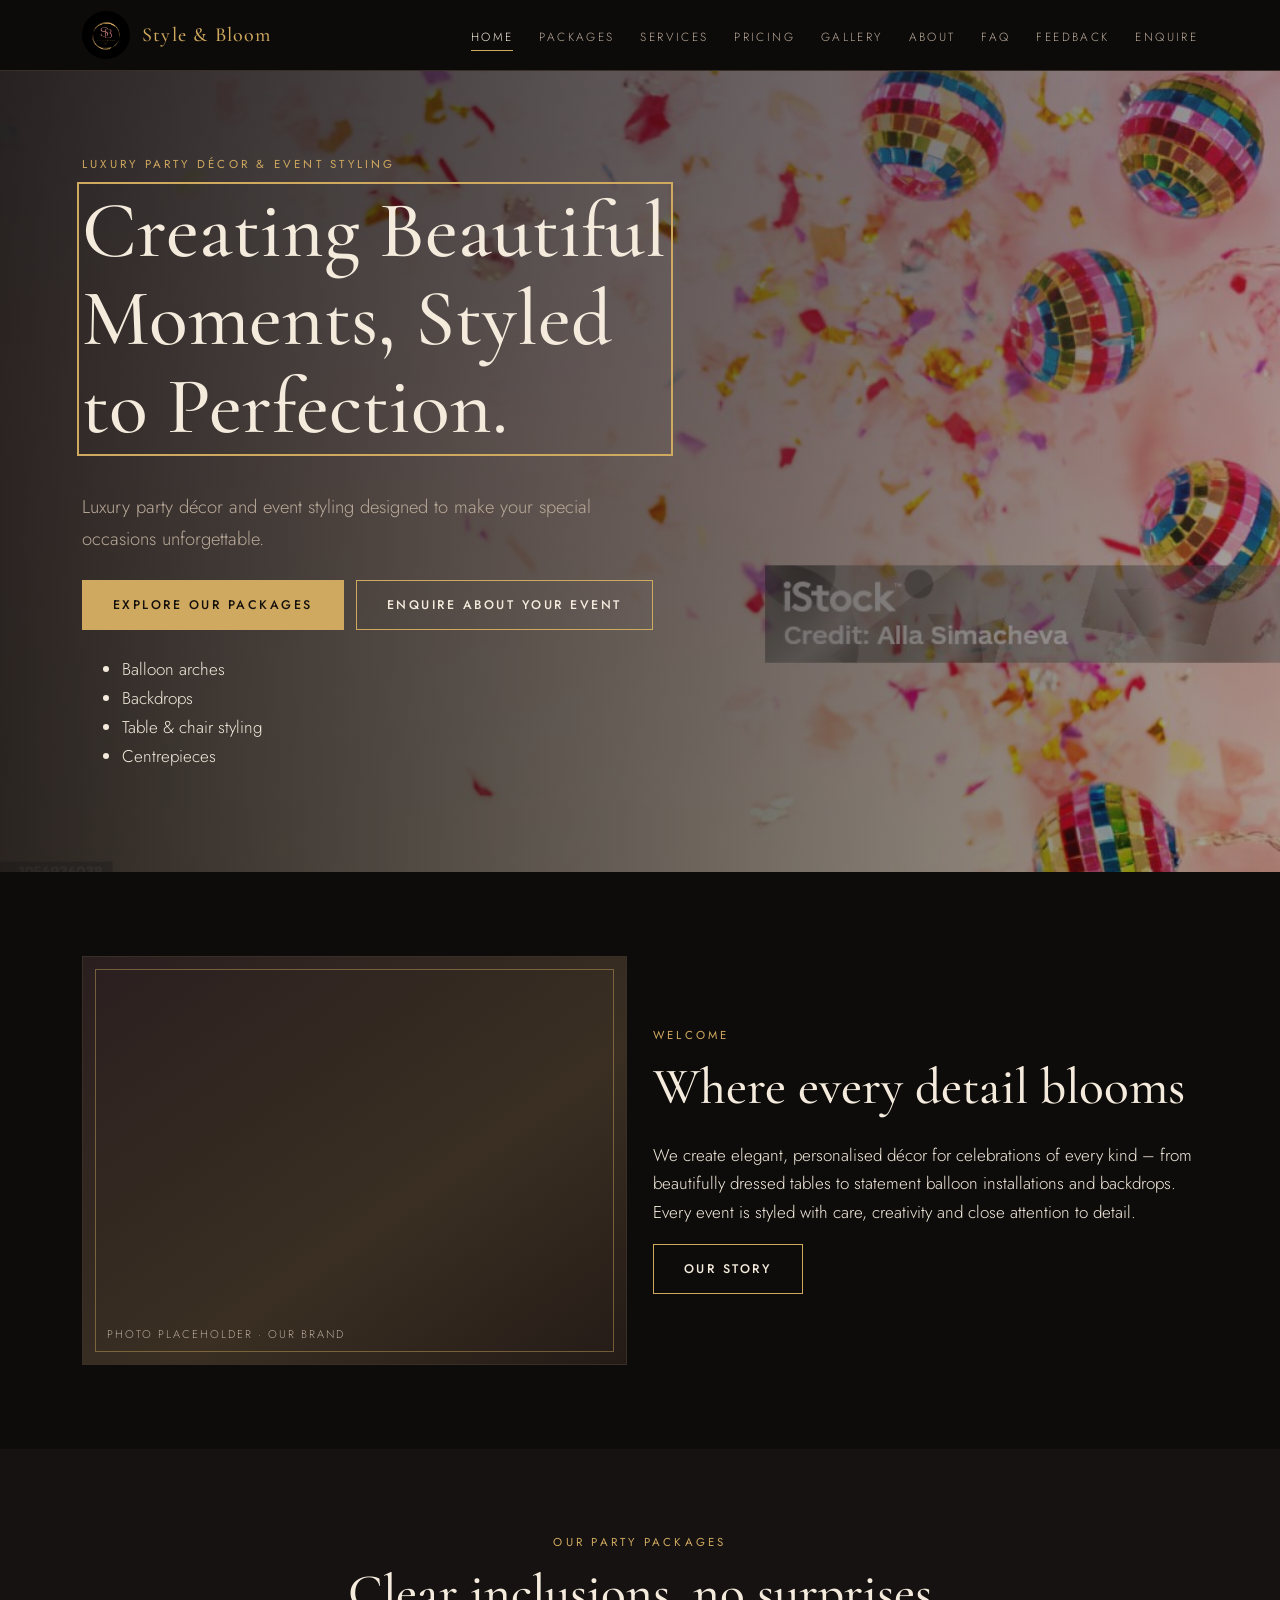
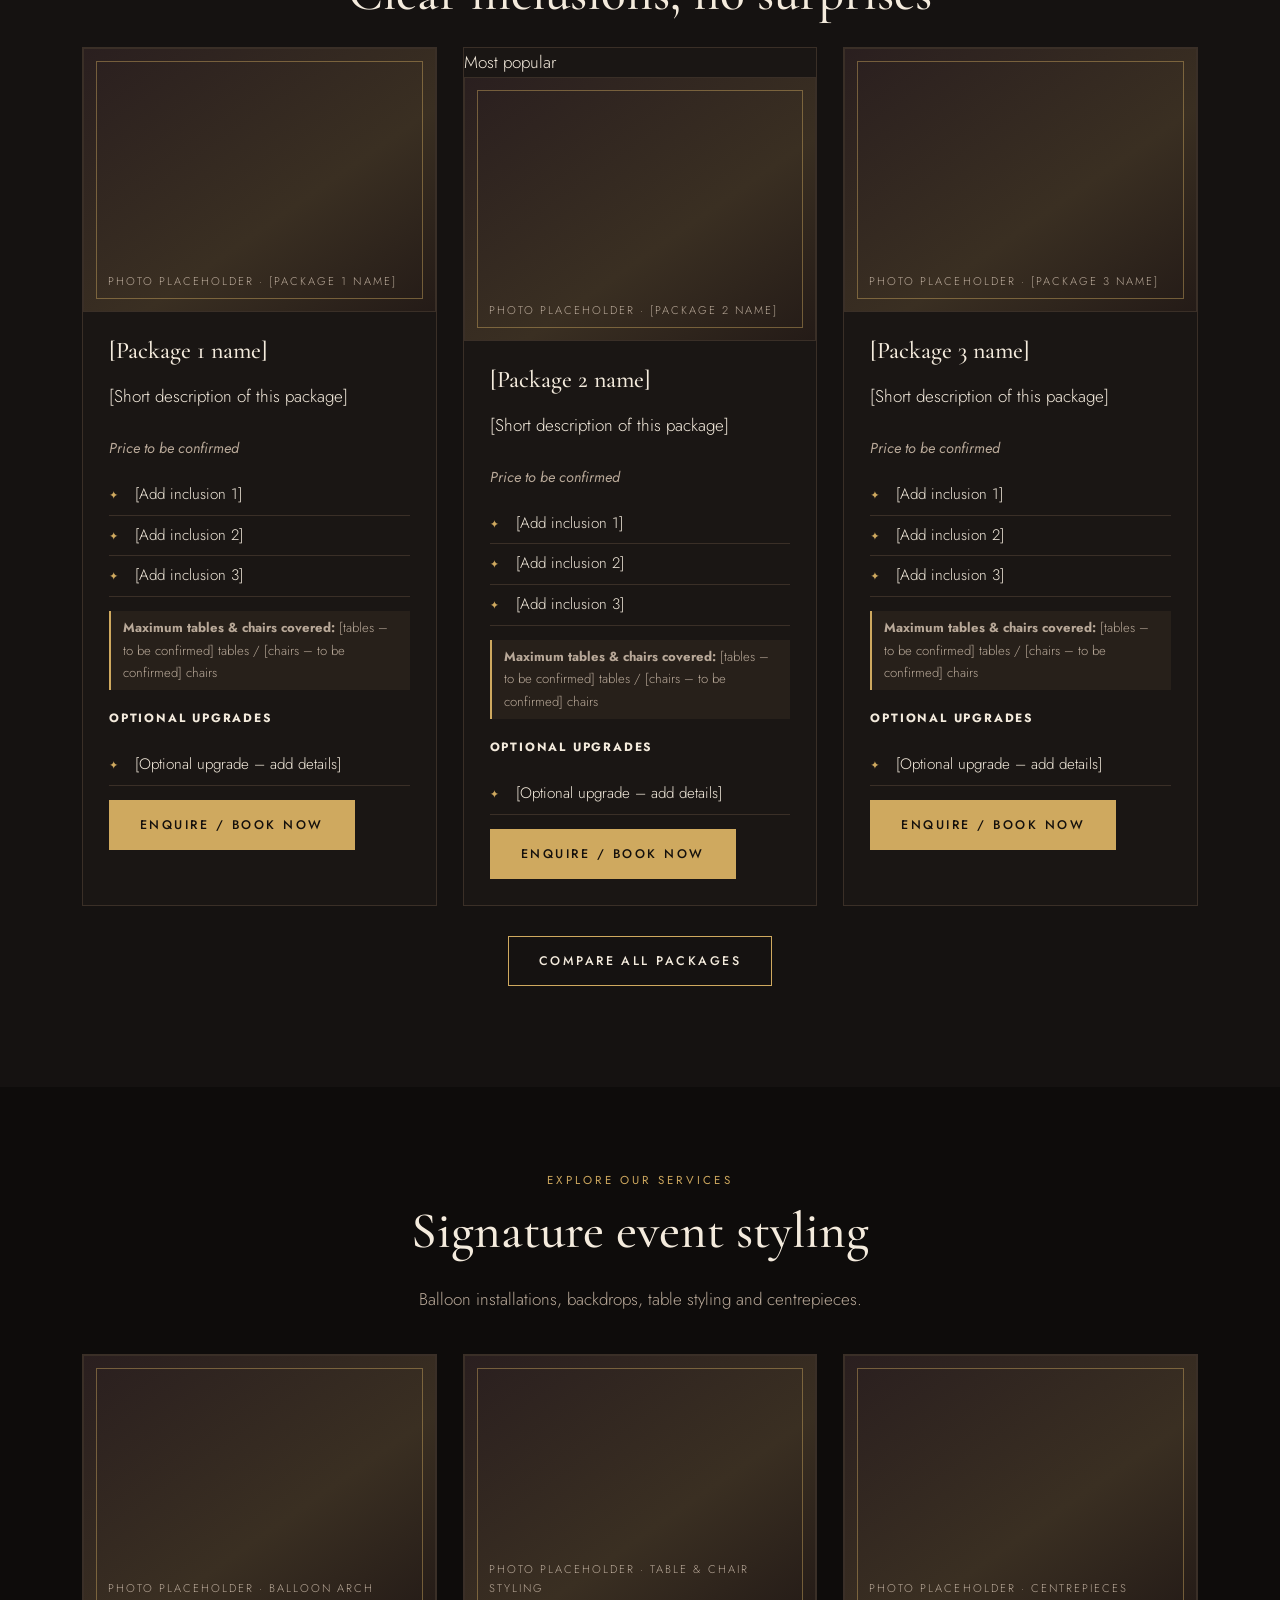
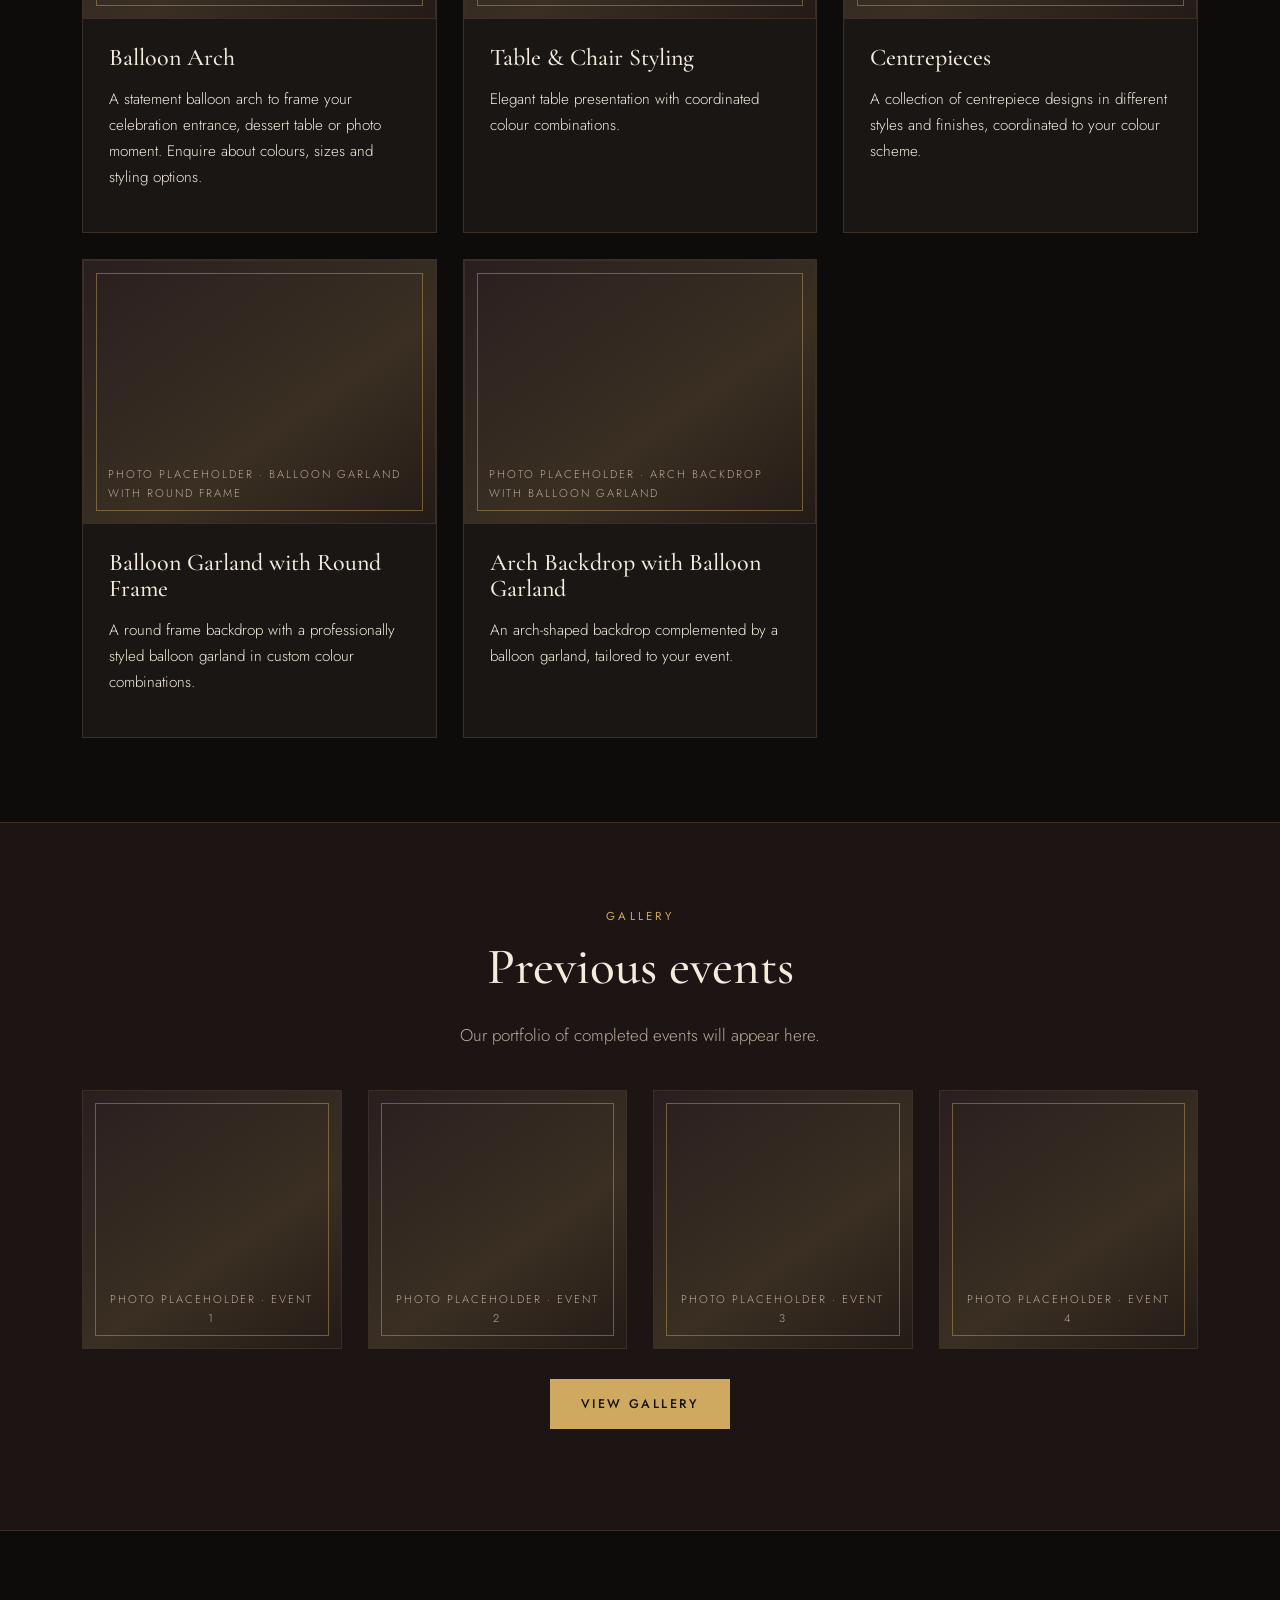
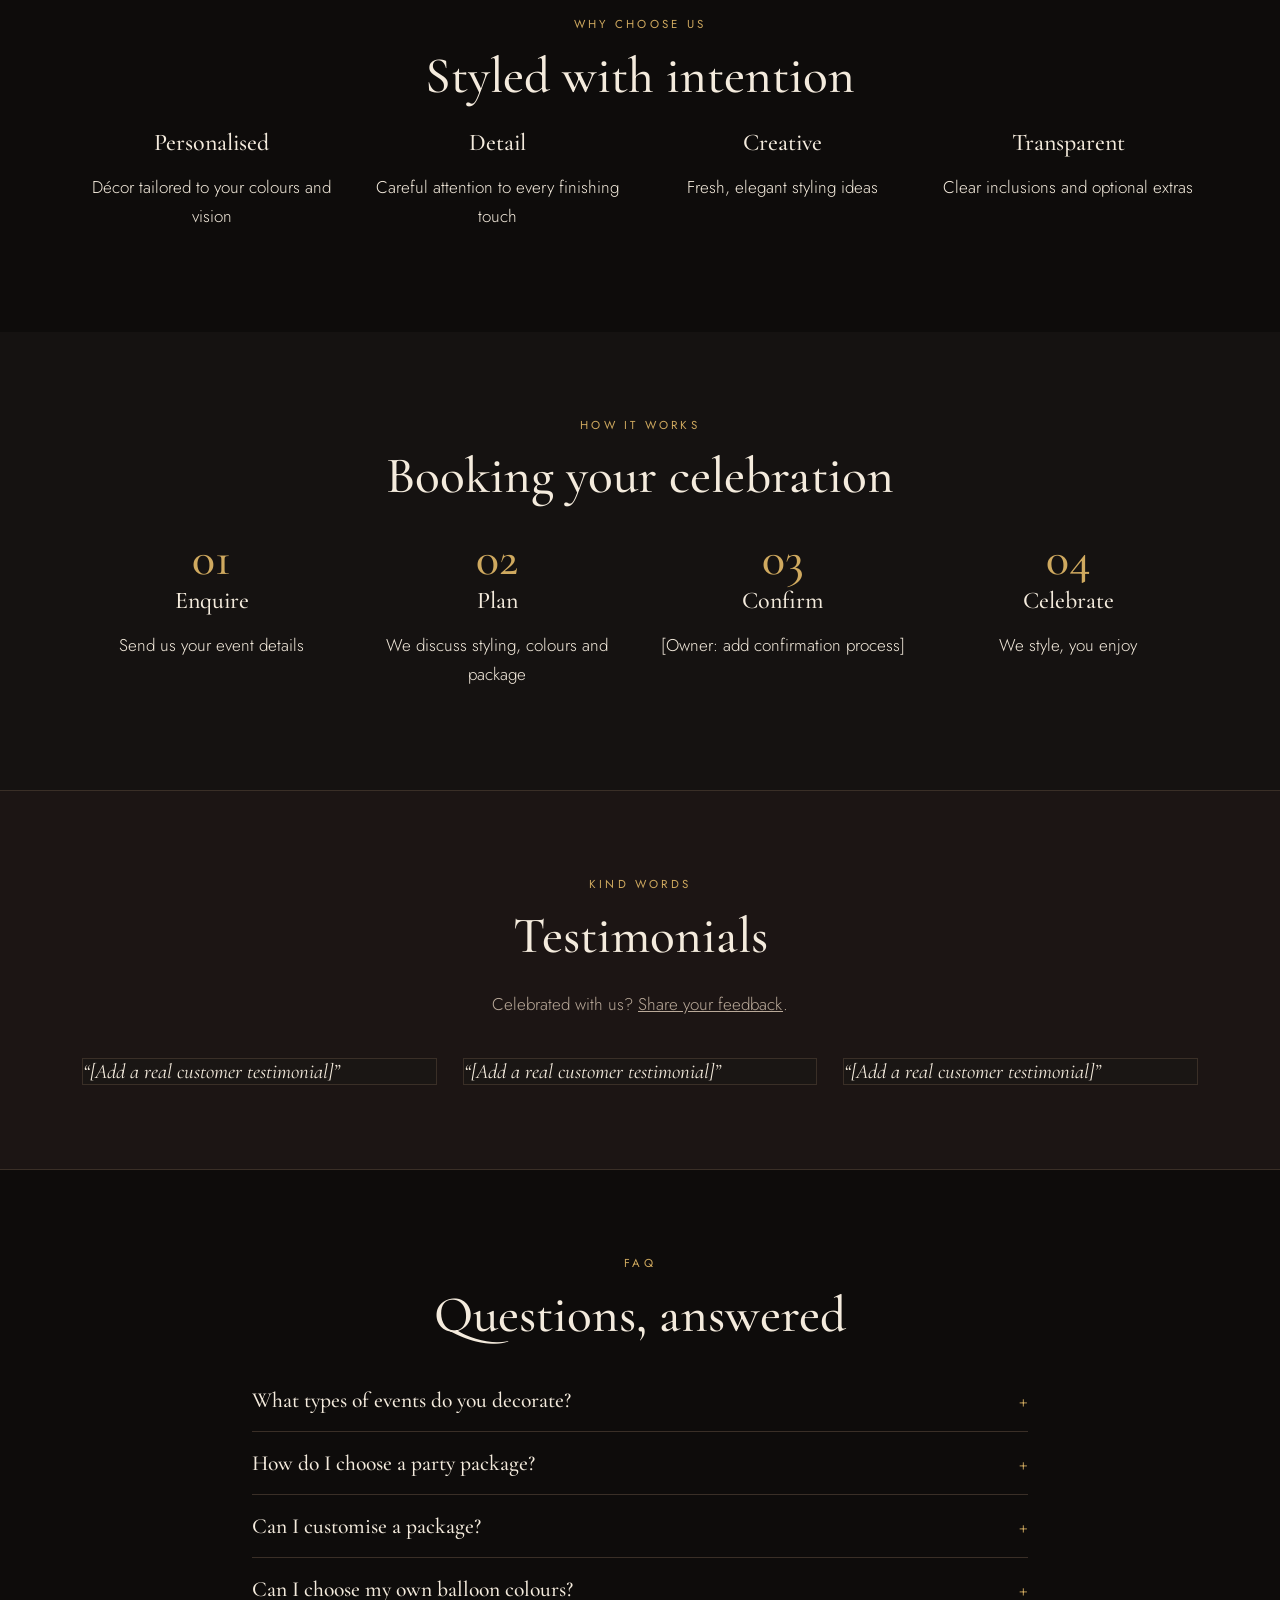
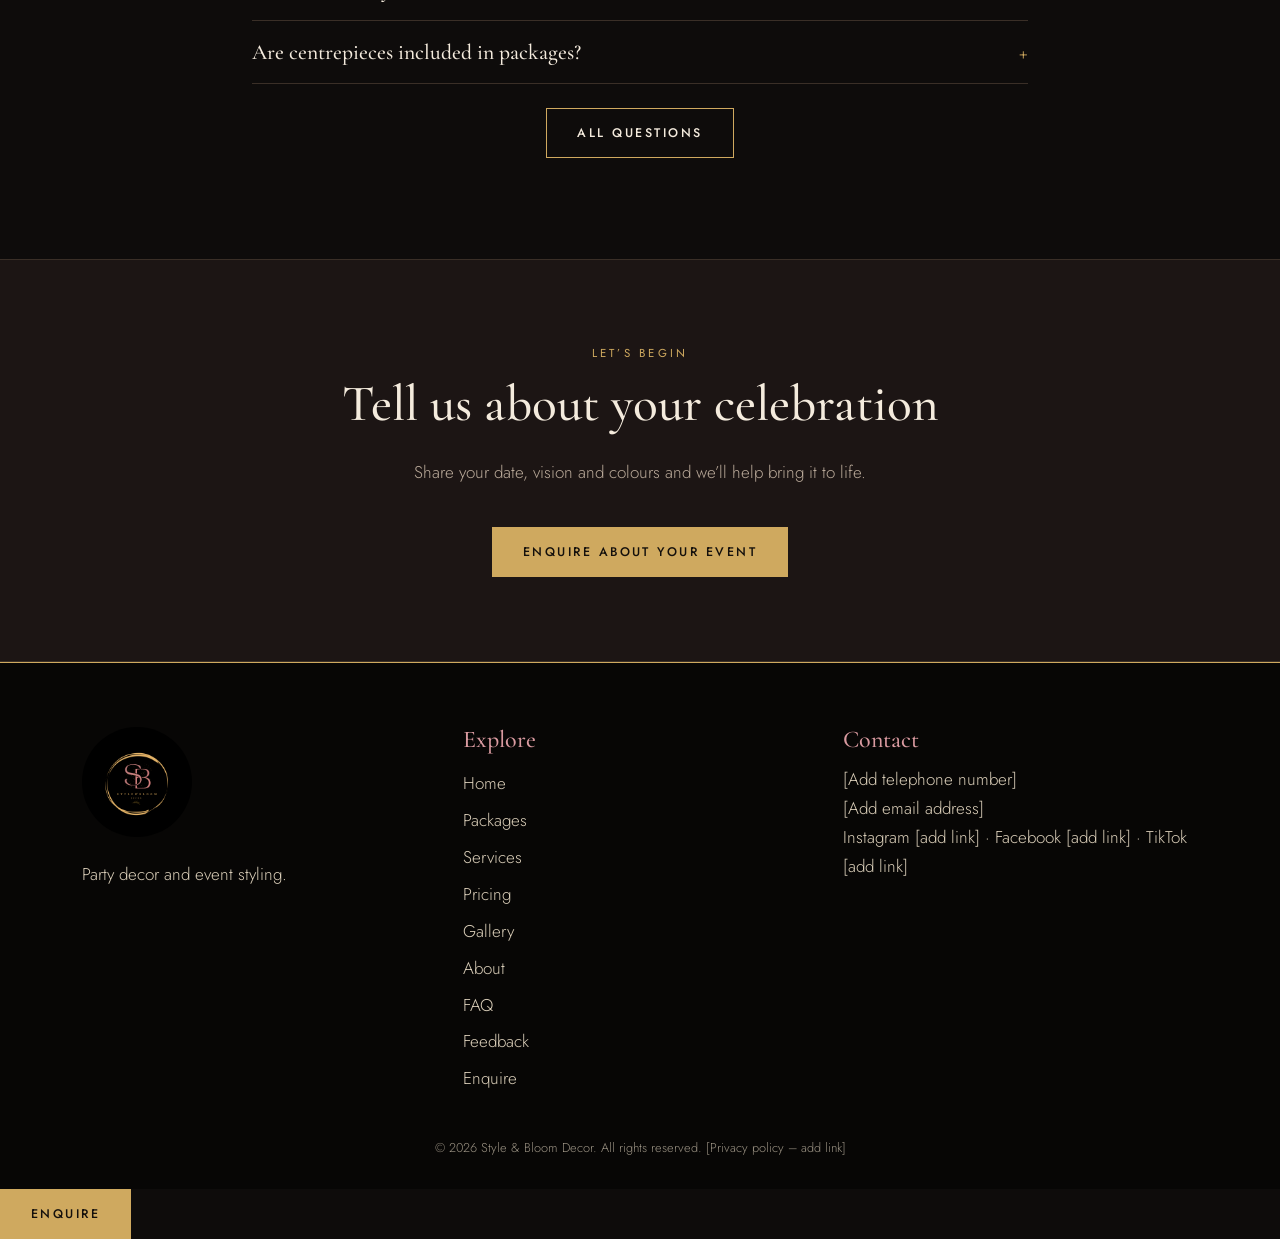
==== commit 1aa563f3: "Update index.html" ====
--- a/index.html
+++ b/index.html
@@ -1,10 +1,10 @@
-<!DOCTYPE html><html lang="en-GB"><head><meta charset="utf-8"><meta name="viewport" content="width=device-width, initial-scale=1, viewport-fit=cover"><link rel="icon" href="assets/logo.png"><title>Style & Bloom Decor | Luxury Party Décor & Event Styling</title>
-<meta name="description" content="Luxury party décor and event styling: balloon arches, backdrops, table styling and centrepieces for birthdays, baby showers, engagements and weddings.">
+<!DOCTYPE html><html lang="en-GB"><head><meta charset="utf-8"><meta name="viewport" content="width=device-width, initial-scale=1, viewport-fit=cover"><link rel="icon" href="assets/logo.png"><title>Style & Bloom Decor | Party Decor & Event Styling</title>
+<meta name="description" content="Party decor and event styling: balloon arches, backdrops, table styling and centrepieces for birthdays, baby showers, engagements and weddings.">
 <link rel="preconnect" href="https://fonts.googleapis.com"><link href="https://fonts.googleapis.com/css2?family=Cormorant+Garamond:wght@400;500;600&family=Jost:wght@300;400;500&display=swap" rel="stylesheet">
 <link rel="stylesheet" href="styles.css"></head><body>
 <header><div class="wrap"><a class="brand" href="#home"><img id="lg" alt="Style & Bloom Decor logo"><span>Style & Bloom</span></a><button id="mb" aria-label="Menu">☰</button><nav id="nav"></nav></div></header>
 <main id="app"></main>
-<footer><div class="wrap grid g3"><div><img id="lg2" alt="Style & Bloom Decor"><p style="margin-top:14px">Luxury party décor and event styling.</p></div><div><h3>Explore</h3><div id="fl"></div></div><div><h3>Contact</h3><div id="fc"></div></div></div><div class="wrap c" style="margin-top:40px;font-size:.8rem;opacity:.7">© <span id="yr"></span> Style & Bloom Decor. All rights reserved. <a id="pv" href="#faq">[Privacy policy – add link]</a></div></footer>
+<footer><div class="wrap grid g3"><div><img id="lg2" alt="Style & Bloom Decor"><p style="margin-top:14px">Party decor and event styling.</p></div><div><h3>Explore</h3><div id="fl"></div></div><div><h3>Contact</h3><div id="fc"></div></div></div><div class="wrap c" style="margin-top:40px;font-size:.8rem;opacity:.7">© <span id="yr"></span> Style & Bloom Decor. All rights reserved. <a id="pv" href="#faq">[Privacy policy – add link]</a></div></footer>
 <div class="bar" id="bar"></div>
 <div class="lb" id="lb"><button aria-label="Close">×</button><div class="ph"><span id="lbt"></span></div></div>
 <script src="script.js"></script>
